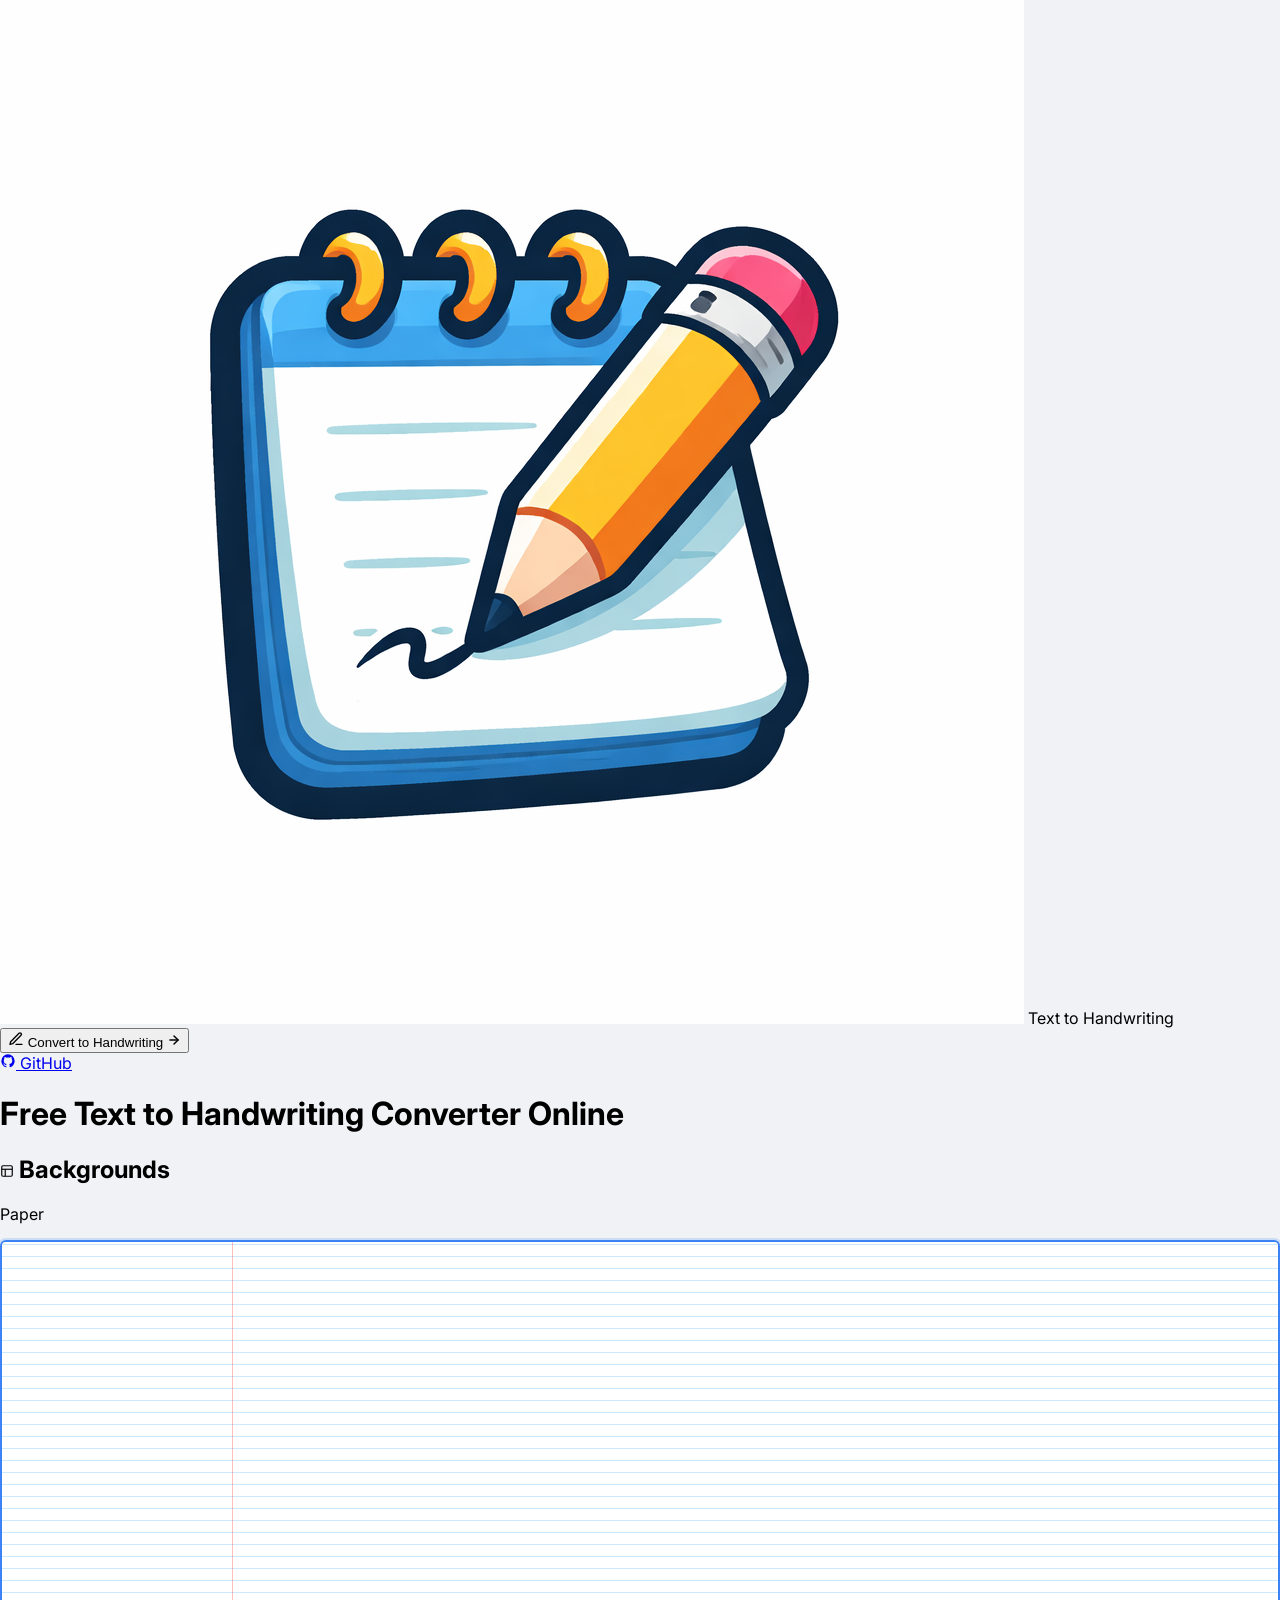
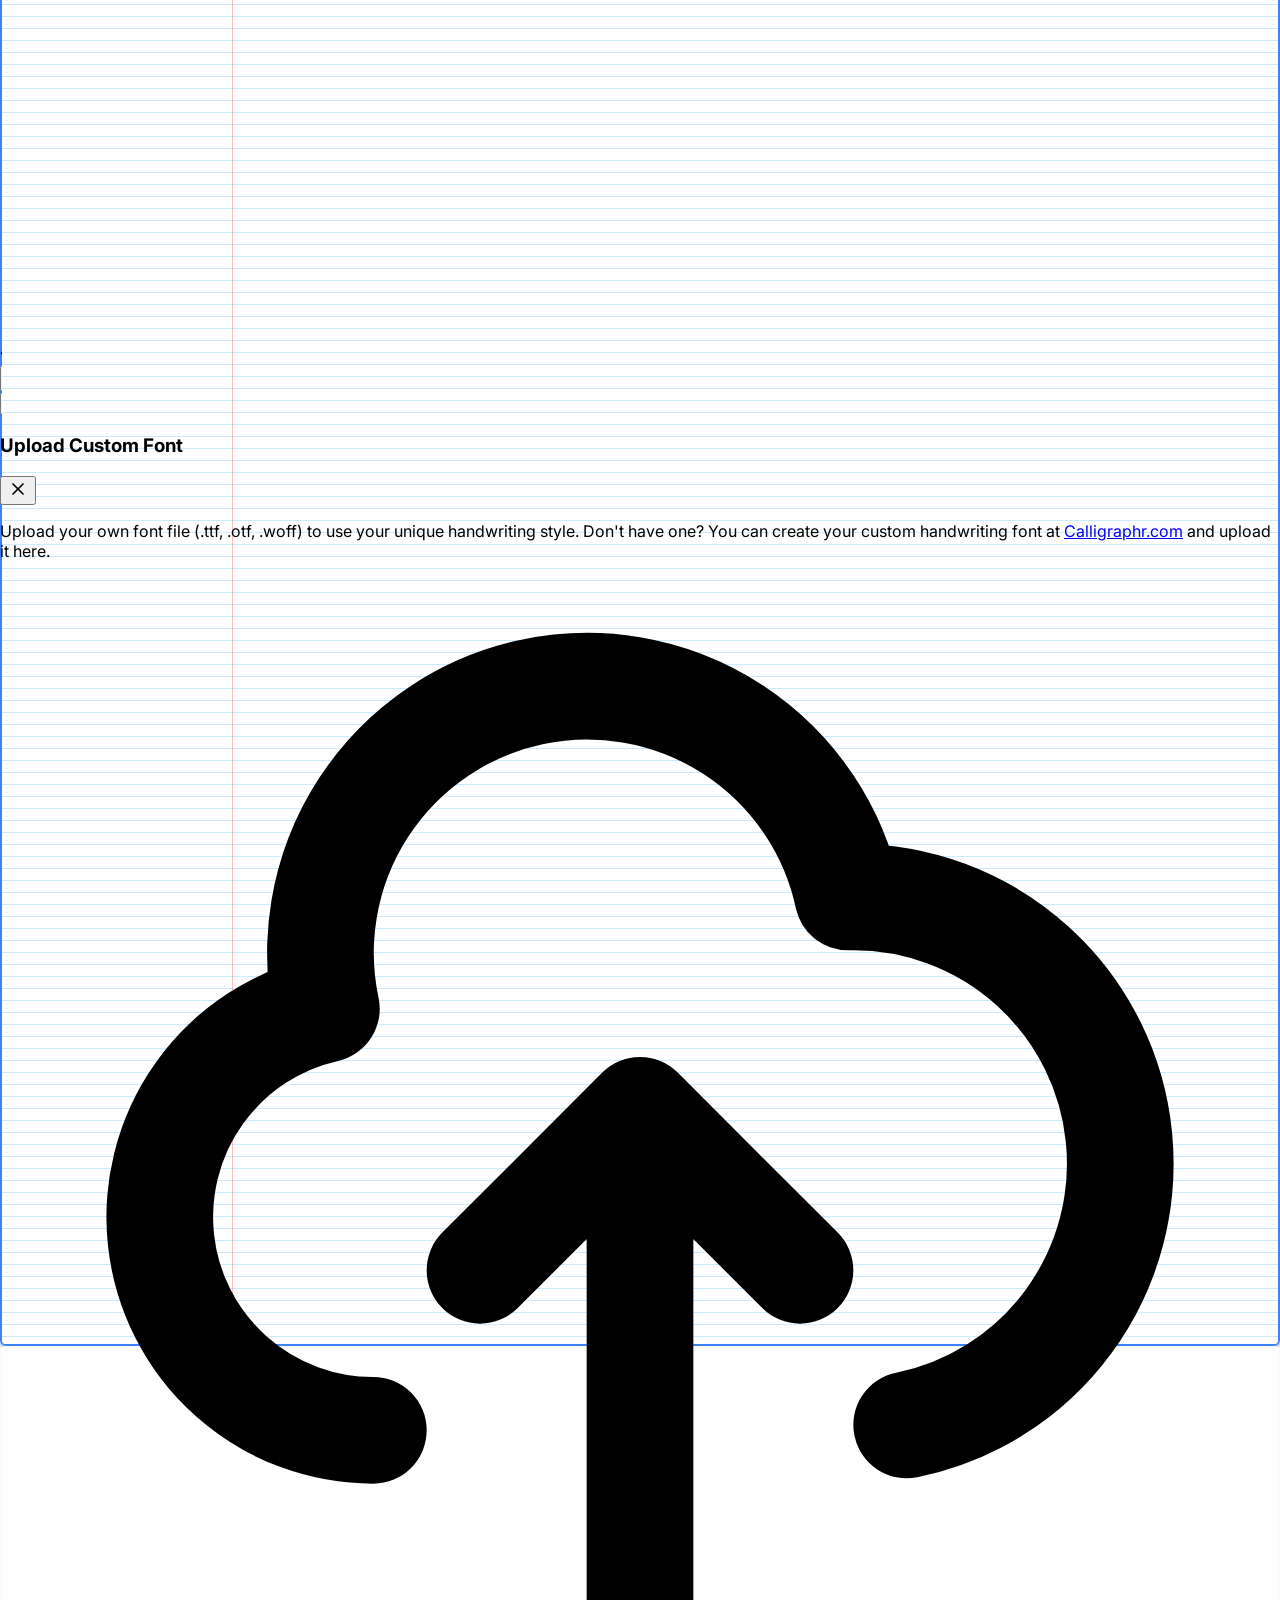
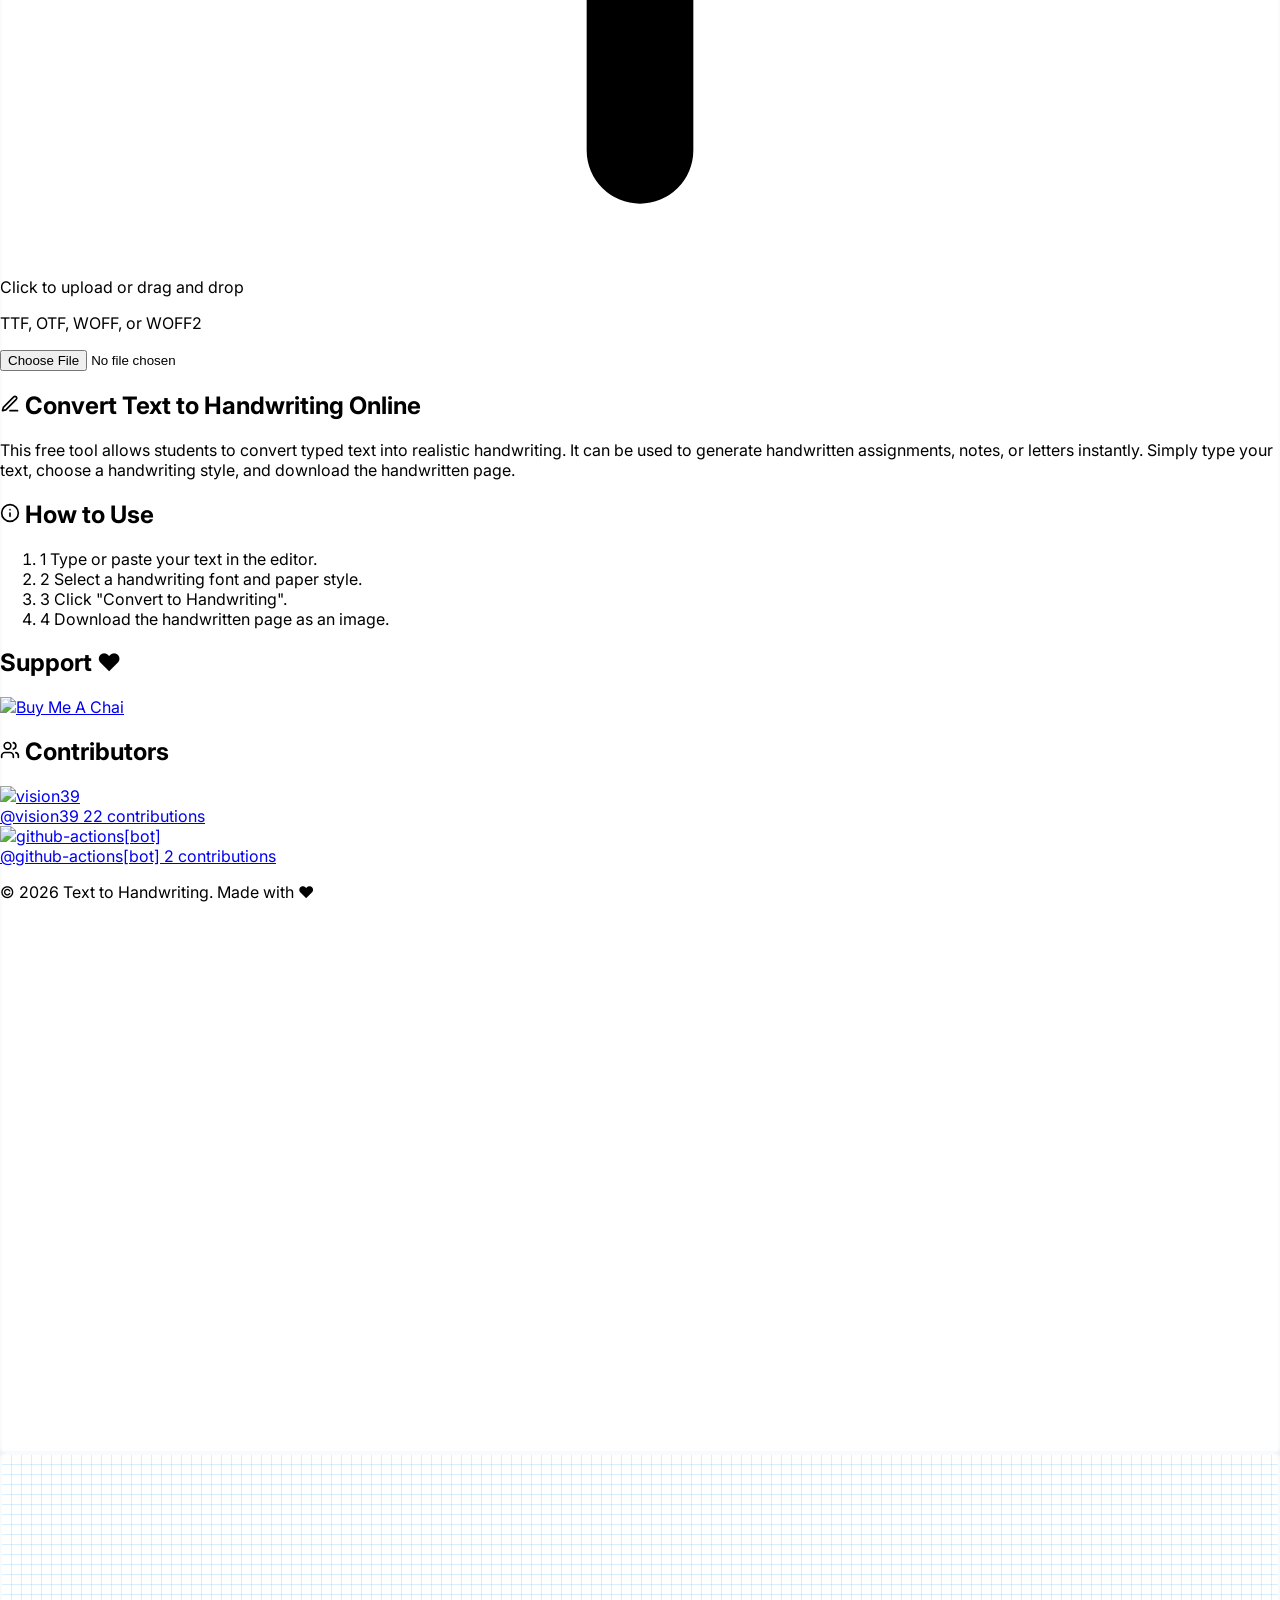
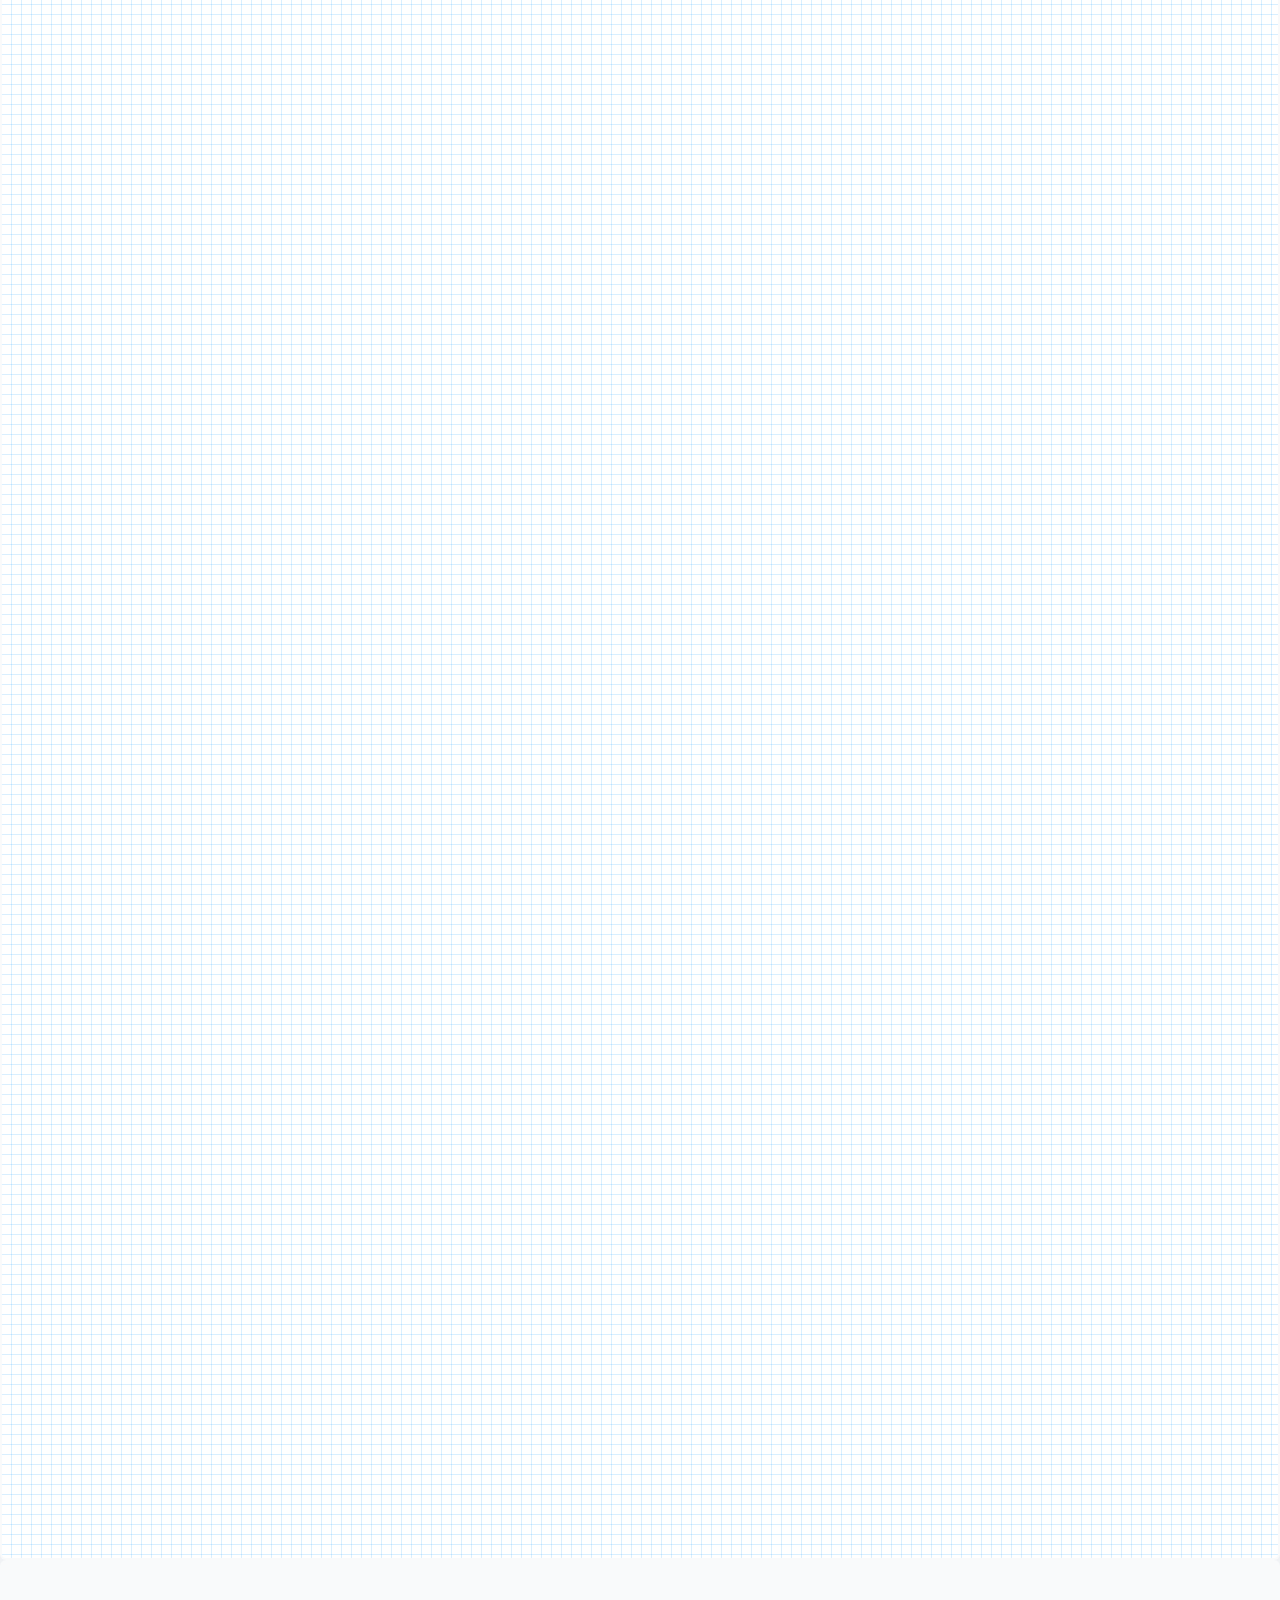
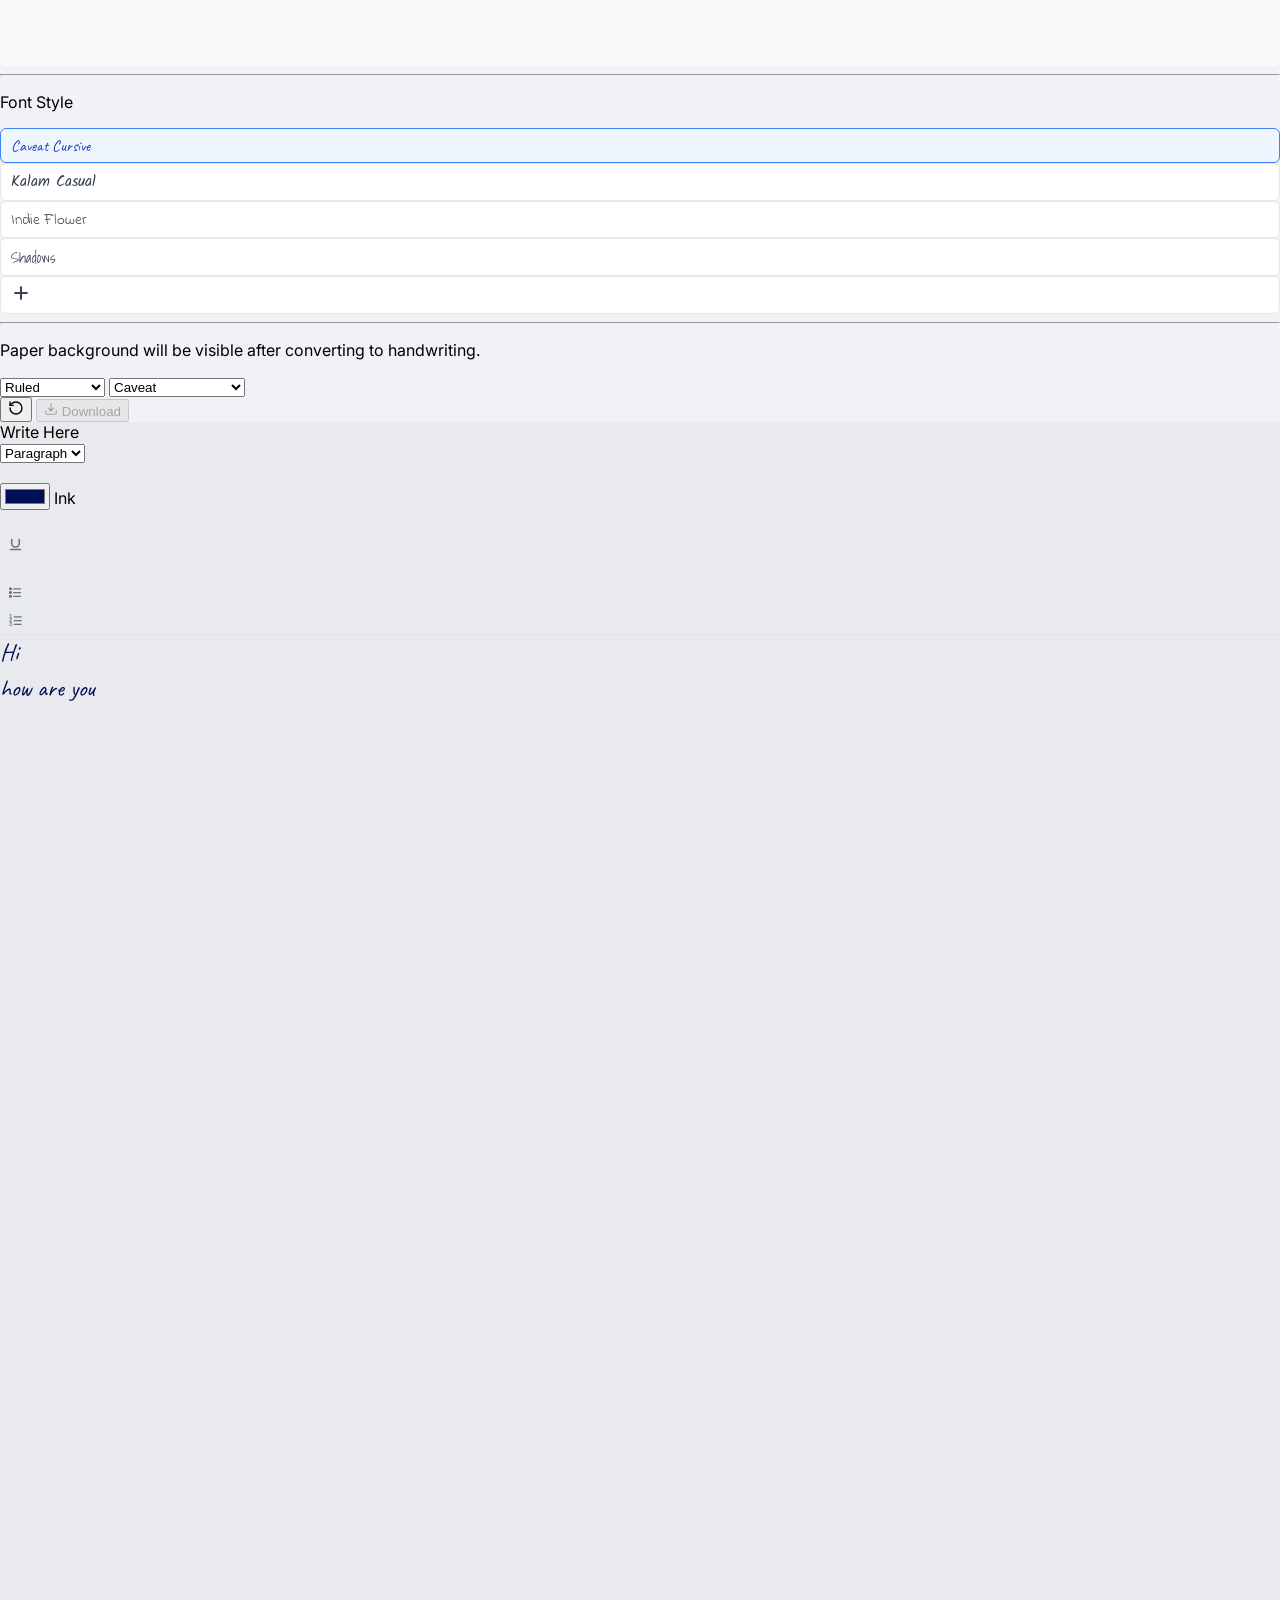
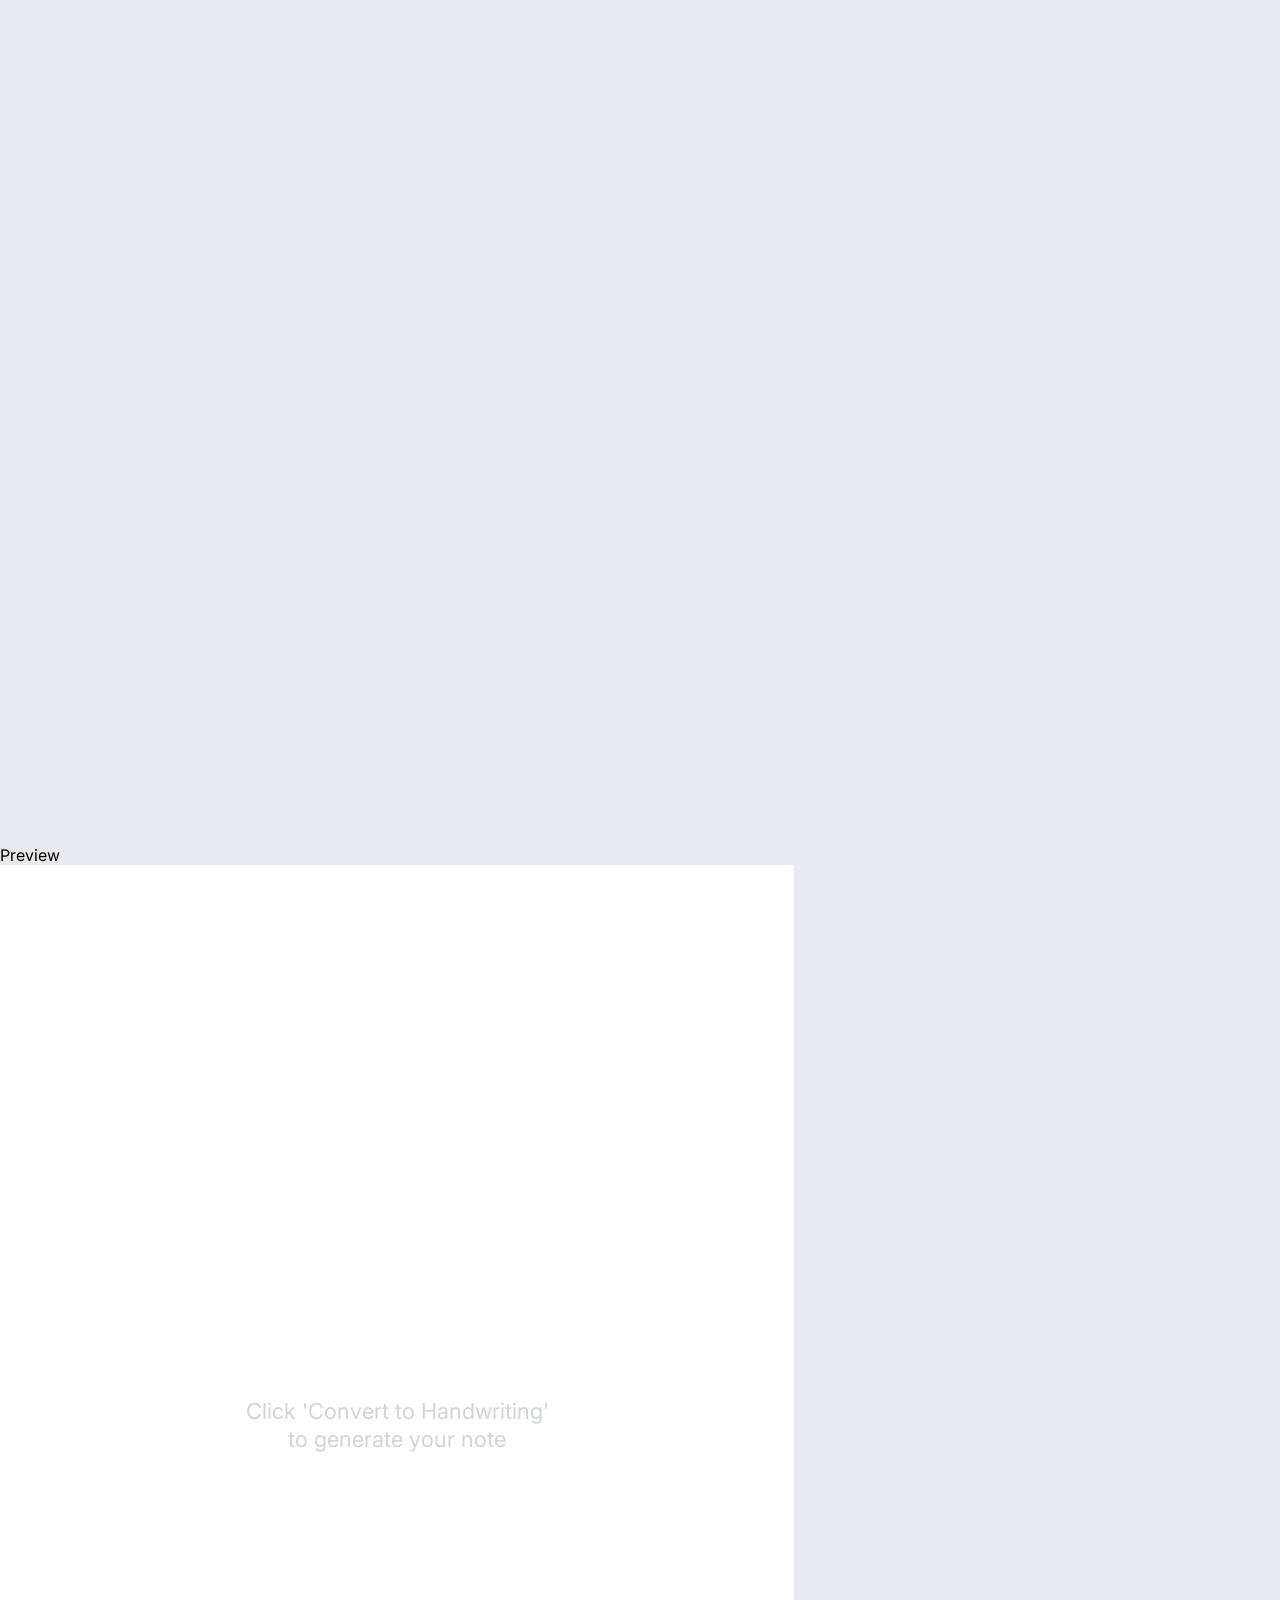
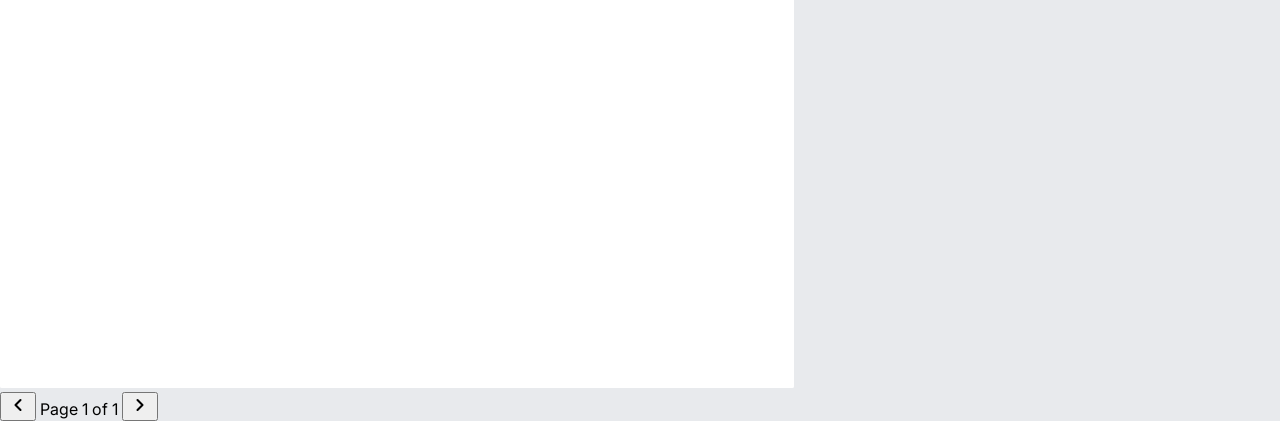
==== index.html @ b9d823e6 "Merge pull request #16 from vision39/multi-page Fix multipage display in final preview" ====
<!DOCTYPE html>
<html lang="en">
<head>
    <meta charset="UTF-8">
    <meta name="viewport" content="width=device-width, initial-scale=1.0">
    <meta name="description" content="Convert text into realistic handwriting online. Generate handwritten assignments, notes and letters instantly with this free text to handwriting converter.">
    <meta name="keywords" content="text to handwriting, handwriting generator, convert text to handwritten notes, handwriting generator for students">
    <meta name="robots" content="index, follow">
    <link rel="canonical" href="https://vision39.github.io/txt-to-handwriting/">
    <title>Text to Handwriting Converter – Free Handwriting Generator for Assignments</title>
    <script src="https://cdn.tailwindcss.com"></script>
    <link rel="preconnect" href="https://fonts.googleapis.com">
    <link rel="preconnect" href="https://fonts.gstatic.com" crossorigin>
    <link href="https://fonts.googleapis.com/css2?family=Caveat:wght@400..700&family=Indie+Flower&family=Kalam:wght@300;400;700&family=Shadows+Into+Light&family=Inter:wght@400;500;600;700&display=swap" rel="stylesheet">
    <link rel="stylesheet" href="assets/css/style.css">
    <link rel="icon" type="image/png" href="assets/picture/icon.png">
</head>
<body class="min-h-screen text-gray-800 flex flex-col" style="font-family:'Inter',sans-serif; background:#f0f2f5;">

    <!-- Top Bar -->
    <header class="bg-white border-b border-gray-200 px-4 py-2.5 flex items-center justify-between sticky top-0 z-40 shadow-sm">
        <div class="flex items-center gap-2">
            <img src="assets/picture/icon.png" alt="Logo" class="w-10 h-10 object-contain">
            <span class="text-base font-bold text-gray-900">Text to Handwriting</span>
        </div>

        <button id="generateBtn" class="bg-blue-600 hover:bg-blue-700 text-white text-sm font-semibold py-2 px-5 rounded-lg transition-all shadow-md flex items-center gap-2">
            <svg xmlns="http://www.w3.org/2000/svg" width="16" height="16" viewBox="0 0 24 24" fill="none" stroke="currentColor" stroke-width="2" stroke-linecap="round" stroke-linejoin="round"><path d="M12 20h9"/><path d="M16.5 3.5a2.12 2.12 0 0 1 3 3L7 19l-4 1 1-4Z"/></svg>
            Convert to Handwriting
            <svg xmlns="http://www.w3.org/2000/svg" width="14" height="14" viewBox="0 0 24 24" fill="none" stroke="currentColor" stroke-width="2.5" stroke-linecap="round" stroke-linejoin="round"><path d="M5 12h14"/><path d="m12 5 7 7-7 7"/></svg>
        </button>

        <div class="w-[140px] flex items-center justify-end">
            <a href="https://github.com/vision39/txt-to-handwriting?tab=readme-ov-file" target="_blank" rel="noopener noreferrer" class="group flex items-center gap-2 bg-white hover:bg-gray-50 border border-gray-200 hover:border-gray-900 text-gray-600 hover:text-gray-900 px-4 py-1.5 rounded-full shadow-sm hover:shadow transition-all duration-300 text-xs font-semibold" title="View Source on GitHub">
                <svg xmlns="http://www.w3.org/2000/svg" width="16" height="16" fill="currentColor" class="group-hover:scale-110 transition-transform duration-300" viewBox="0 0 24 24"><path d="M12 2A10 10 0 0 0 2 12c0 4.42 2.87 8.17 6.84 9.5c.5.08.66-.23.66-.5v-1.69c-2.77.6-3.36-1.34-3.36-1.34c-.46-1.16-1.11-1.47-1.11-1.47c-.91-.62.07-.6.07-.6c1 .07 1.53 1.03 1.53 1.03c.87 1.52 2.34 1.07 2.91.83c.09-.65.35-1.09.63-1.34c-2.22-.25-4.55-1.11-4.55-4.92c0-1.11.38-2 1.03-2.71c-.1-.25-.45-1.29.1-2.64c0 0 .84-.27 2.75 1.02c.79-.22 1.65-.33 2.5-.33c.85 0 1.71.11 2.5.33c1.91-1.29 2.75-1.02 2.75-1.02c.55 1.35.2 2.39.1 2.64c.65.71 1.03 1.6 1.03 2.71c0 3.82-2.34 4.66-4.57 4.91c.36.31.69.92.69 1.85V21c0 .27.16.59.67.5C19.14 20.16 22 16.42 22 12A10 10 0 0 0 12 2z"/></svg>
                <span>GitHub</span>
            </a>
        </div> <!-- spacer for centering -->
    </header>

    <!-- Main 3-column Layout -->
    <main class="flex-1 flex overflow-hidden" style="height: calc(100vh - 49px);">
        <h1 class="hidden">Free Text to Handwriting Converter Online</h1>

        <!-- LEFT SIDEBAR: Paper Backgrounds -->
        <aside id="leftSidebar" class="w-[220px] flex-shrink-0 bg-white border-r border-gray-200 overflow-y-auto p-4 hidden lg:block custom-scrollbar">
            <div class="flex items-center justify-between mb-3">
                <h2 class="text-sm font-bold text-gray-800 flex items-center gap-1.5">
                    <svg xmlns="http://www.w3.org/2000/svg" width="14" height="14" viewBox="0 0 24 24" fill="none" stroke="currentColor" stroke-width="2"><rect width="18" height="18" x="3" y="3" rx="2"/><path d="M3 9h18"/><path d="M9 21V9"/></svg>
                    Backgrounds
                </h2>
            </div>

            <p class="text-xs font-semibold text-gray-500 mb-2 uppercase tracking-wider">Paper</p>
            <div class="grid grid-cols-3 gap-2 mb-5" id="paperGrid">
                <!-- Paper thumbnails generated by CSS -->
                <div class="paper-thumb active" data-paper="ruled" title="Ruled Notebook">
                    <div class="thumb-inner ruled-thumb"></div>
                </div>
                <div class="paper-thumb" data-paper="blank" title="Blank Paper">
                    <div class="thumb-inner blank-thumb"></div>
                </div>
                <div class="paper-thumb" data-paper="grid" title="Grid Paper">
                    <div class="thumb-inner grid-thumb"></div>
                </div>
                <div class="paper-thumb" data-paper="bg1" title="Plain Paper Photo">
                    <div class="thumb-inner bg1-thumb"></div>
                </div>
            </div>

            <hr class="my-4 border-gray-100">

            <p class="text-xs font-semibold text-gray-500 mb-2 uppercase tracking-wider">Font Style</p>
            <div class="grid grid-cols-1 gap-1.5 mb-5" id="fontGrid">
                <div class="font-thumb active" data-font="Caveat">
                    <span style="font-family:'Caveat',cursive;font-size:16px;">Caveat Cursive</span>
                </div>
                <div class="font-thumb" data-font="Kalam">
                    <span style="font-family:'Kalam',cursive;font-size:15px;">Kalam Casual</span>
                </div>
                <div class="font-thumb" data-font="Indie Flower">
                    <span style="font-family:'Indie Flower',cursive;font-size:15px;">Indie Flower</span>
                </div>
                <div class="font-thumb" data-font="Shadows Into Light">
                    <span style="font-family:'Shadows Into Light',cursive;font-size:15px;">Shadows</span>
                </div>
                <!-- Plus Button to add custom font -->
                <div class="font-thumb flex items-center justify-center border-dashed border-2 text-gray-400 hover:text-blue-500 hover:border-blue-400" id="addFontBtn" title="Add Custom Font">
                    <svg xmlns="http://www.w3.org/2000/svg" width="20" height="20" viewBox="0 0 24 24" fill="none" stroke="currentColor" stroke-width="2.5" stroke-linecap="round" stroke-linejoin="round"><line x1="12" y1="5" x2="12" y2="19"/><line x1="5" y1="12" x2="19" y2="12"/></svg>
                </div>
            </div>

            <hr class="my-4 border-gray-100">

            <p class="text-xs text-gray-400 italic leading-snug">Paper background will be visible after converting to handwriting.</p>
        </aside>

        <!-- CENTER + RIGHT: Two equal pages side by side -->
        <section class="flex-1 flex flex-col overflow-hidden">

            <!-- Minimal top bar for hidden selects + output controls -->
            <div class="bg-white border-b border-gray-200 px-4 py-2 flex flex-wrap items-center gap-3">
                <!-- Hidden selects controlled by sidebar -->
                <select id="paperType" class="sr-only">
                    <option value="ruled" selected>Ruled</option>
                    <option value="blank">Blank</option>
                    <option value="grid">Grid</option>
                    <option value="bg1">Background 1</option>
                </select>
                <select id="fontSelect" class="sr-only">
                    <option value="Caveat" selected>Caveat</option>
                    <option value="Kalam">Kalam</option>
                    <option value="Indie Flower">Indie Flower</option>
                    <option value="Shadows Into Light">Shadows Into Light</option>
                </select>

                <!-- Right-aligned output controls -->
                <div class="ml-auto flex items-center gap-2">
                    <button id="resetLayoutBtn" class="text-gray-400 hover:text-gray-600 transition-colors hidden" title="Reset dragged positions">
                        <svg width="16" height="16" viewBox="0 0 24 24" fill="none" stroke="currentColor" stroke-width="2" stroke-linecap="round" stroke-linejoin="round"><path d="M3 12a9 9 0 1 0 9-9 9.75 9.75 0 0 0-6.74 2.74L3 8"/><path d="M3 3v5h5"/></svg>
                    </button>
                    <button id="downloadBtn" class="bg-green-600 hover:bg-green-700 text-white text-xs font-semibold py-1.5 px-3 rounded transition-colors flex items-center gap-1 shadow-sm opacity-50 cursor-not-allowed" disabled>
                        <svg xmlns="http://www.w3.org/2000/svg" width="14" height="14" viewBox="0 0 24 24" fill="none" stroke="currentColor" stroke-width="2" stroke-linecap="round" stroke-linejoin="round"><path d="M21 15v4a2 2 0 0 1-2 2H5a2 2 0 0 1-2-2v-4"/><polyline points="7 10 12 15 17 10"/><line x1="12" y1="15" x2="12" y2="3"/></svg>
                        Download
                    </button>
                </div>
            </div>

            <!-- Two pages side by side -->
            <div class="flex-1 overflow-y-auto flex flex-col lg:flex-row gap-6 p-4 md:p-6 custom-scrollbar items-start justify-center" style="background:#e8eaed;">

                <!-- Left: Writing Page -->
                <div class="flex flex-col items-center w-full lg:w-1/2">
                    <span class="text-xs font-semibold text-gray-500 uppercase tracking-wider mb-2">Write Here</span>
                    <div class="w-full max-w-[500px]">
                        <!-- Editor Formatting Toolbar -->
                        <div id="editorToolbar" class="editor-toolbar flex items-center gap-1 bg-white border border-gray-200 border-b-0 rounded-t-md px-3 py-1.5">
                            <!-- Heading / Paragraph selector -->
                            <select id="headingSelect" class="heading-select text-xs font-medium text-gray-600 border border-gray-300 rounded py-1 px-2 outline-none cursor-pointer bg-white hover:border-gray-400 focus:border-blue-400 transition-colors">
                                <option value="p" selected>Paragraph</option>
                                <option value="h1">Heading 1</option>
                                <option value="h2">Heading 2</option>
                                <option value="h3">Heading 3</option>
                            </select>
                            <div class="toolbar-sep"></div>
                            <!-- Ink color -->
                            <div class="flex items-center gap-1">
                                <input type="color" id="inkColor" value="#000f55" class="h-6 w-6 cursor-pointer border-0 p-0 rounded shrink-0">
                                <span class="text-[10px] text-gray-400">Ink</span>
                            </div>
                            <div class="toolbar-sep"></div>
                            <button id="btnUnderline" class="toolbar-btn" title="Underline (Ctrl+U)">
                                <svg width="15" height="15" viewBox="0 0 24 24" fill="none" stroke="currentColor" stroke-width="2.5" stroke-linecap="round" stroke-linejoin="round"><path d="M6 4v6a6 6 0 0 0 12 0V4"/><line x1="4" y1="20" x2="20" y2="20"/></svg>
                            </button>
                            <div class="toolbar-sep"></div>
                            <button id="btnBulletList" class="toolbar-btn" title="Bullet List">
                                <svg width="15" height="15" viewBox="0 0 24 24" fill="none" stroke="currentColor" stroke-width="2" stroke-linecap="round" stroke-linejoin="round"><line x1="9" y1="6" x2="20" y2="6"/><line x1="9" y1="12" x2="20" y2="12"/><line x1="9" y1="18" x2="20" y2="18"/><circle cx="4" cy="6" r="1.5" fill="currentColor"/><circle cx="4" cy="12" r="1.5" fill="currentColor"/><circle cx="4" cy="18" r="1.5" fill="currentColor"/></svg>
                            </button>
                            <button id="btnNumberList" class="toolbar-btn" title="Numbered List">
                                <svg width="15" height="15" viewBox="0 0 24 24" fill="none" stroke="currentColor" stroke-width="2" stroke-linecap="round" stroke-linejoin="round"><line x1="10" y1="6" x2="21" y2="6"/><line x1="10" y1="12" x2="21" y2="12"/><line x1="10" y1="18" x2="21" y2="18"/><text x="2" y="8" font-size="8" fill="currentColor" stroke="none" font-weight="bold">1</text><text x="2" y="14" font-size="8" fill="currentColor" stroke="none" font-weight="bold">2</text><text x="2" y="20" font-size="8" fill="currentColor" stroke="none" font-weight="bold">3</text></svg>
                            </button>
                        </div>
                        <!-- Contenteditable Editor -->
                        <div id="textInput" contenteditable="true" class="shadow-lg rounded-b-sm bg-white border border-gray-200 outline-none focus-within:border-blue-400 p-6 custom-scrollbar overflow-y-auto editor-content" style="aspect-ratio:794/1123;" spellcheck="false">Hi<br>how are you</div>
                    </div>
                </div>

                <!-- Right: Output Preview Page -->
                <div class="flex flex-col items-center w-full lg:w-1/2">
                    <span class="text-xs font-semibold text-gray-500 uppercase tracking-wider mb-2">Preview</span>
                    <div class="w-full max-w-[500px]">
                        <canvas id="outputCanvas" width="794" height="1123" class="shadow-lg rounded-sm w-full mb-4.5" style="aspect-ratio:794/1123;"></canvas>
                        
                        <!-- Pagination UI -->
                        <div class="w-full flex justify-center mt-3 mb-2">
                            <div id="paginationUI" class="hidden bg-white border border-gray-200 shadow-sm rounded-full px-4 py-2 flex items-center justify-between gap-4 transition-all w-[240px]">
                                <button id="prevPageBtn" class="text-gray-500 hover:text-blue-600 disabled:opacity-30 disabled:hover:text-gray-500 p-1 flex items-center justify-center transition-colors" title="Previous Page">
                                    <svg width="20" height="20" viewBox="0 0 24 24" fill="none" stroke="currentColor" stroke-width="2.5" stroke-linecap="round" stroke-linejoin="round"><path d="m15 18-6-6 6-6"/></svg>
                                </button>
                                <span id="pageIndicator" class="text-sm font-bold text-gray-700 select-none">Page 1 of 1</span>
                                <button id="nextPageBtn" class="text-gray-500 hover:text-blue-600 disabled:opacity-30 disabled:hover:text-gray-500 p-1 flex items-center justify-center transition-colors" title="Next Page">
                                    <svg width="20" height="20" viewBox="0 0 24 24" fill="none" stroke="currentColor" stroke-width="2.5" stroke-linecap="round" stroke-linejoin="round"><path d="m9 18 6-6-6-6"/></svg>
                                </button>
                            </div>
                        </div>
                    </div>
                </div>

            </div>
        </section>

    </main>

    <!-- Floating Canvas Toolbar for Selected Paragraph -->
    <div id="floatingToolbar" class="hidden absolute z-50 bg-white border border-gray-200 shadow-xl rounded-lg px-3 py-2 flex items-center gap-3">
        <div id="floatingMove" class="cursor-grab text-gray-400 hover:text-gray-600 flex items-center gap-1" title="Drag to move">
            <svg width="16" height="16" viewBox="0 0 24 24" fill="none" stroke="currentColor" stroke-width="2" stroke-linecap="round" stroke-linejoin="round"><path d="M5 9l-3 3 3 3M9 5l3-3 3 3M9 19l3 3-3 3M19 9l3 3-3 3M2 12h20M12 2v20"/></svg>
            <span class="text-xs font-medium">Move</span>
        </div>
        <div class="h-5 w-px bg-gray-300"></div>
        <div class="flex items-center gap-2" title="Change paragraph color">
            <input type="color" id="floatingColor" value="#000f55" class="h-6 w-6 cursor-pointer border-0 rounded p-0 bg-transparent">
            <span class="text-xs font-medium text-gray-600">Color</span>
        </div>
        <div class="h-5 w-px bg-gray-300"></div>
        <button id="floatingReset" class="text-gray-500 hover:text-red-500 transition-colors flex items-center gap-1" title="Reset position">
            <svg width="14" height="14" viewBox="0 0 24 24" fill="none" stroke="currentColor" stroke-width="2" stroke-linecap="round" stroke-linejoin="round"><path d="M3 12a9 9 0 1 0 9-9 9.75 9.75 0 0 0-6.74 2.74L3 8"/><path d="M3 3v5h5"/></svg>
            <span class="text-xs font-medium">Reset</span>
        </button>
    </div>

    <!-- Custom Font Upload Modal -->
    <div id="fontModal" class="fixed inset-0 z-[60] hidden flex items-center justify-center px-4">
        <div class="absolute inset-0 bg-black/50 backdrop-blur-sm" id="modalOverlay"></div>
        <div class="bg-white rounded-xl shadow-2xl max-w-md w-full relative z-10 overflow-hidden animate-in fade-in zoom-in duration-200">
            <div class="p-6">
                <div class="flex items-center justify-between mb-4">
                    <h3 class="text-lg font-bold text-gray-900">Upload Custom Font</h3>
                    <button id="closeFontModal" class="text-gray-400 hover:text-gray-600">
                        <svg xmlns="http://www.w3.org/2000/svg" width="20" height="20" viewBox="0 0 24 24" fill="none" stroke="currentColor" stroke-width="2" stroke-linecap="round" stroke-linejoin="round"><line x1="18" y1="6" x2="6" y2="18"/><line x1="6" y1="6" x2="18" y2="18"/></svg>
                    </button>
                </div>
                
                <p class="text-sm text-gray-600 mb-6">
                    Upload your own font file (.ttf, .otf, .woff) to use your unique handwriting style. 
                    Don't have one? You can create your custom handwriting font at 
                    <a href="https://www.calligraphr.com/" target="_blank" class="text-blue-600 font-semibold hover:underline">Calligraphr.com</a> 
                    and upload it here.
                </p>

                <label for="fontUpload" class="flex flex-col items-center justify-center w-full h-32 border-2 border-dashed border-gray-300 rounded-lg cursor-pointer bg-gray-50 hover:bg-gray-100 transition-colors">
                    <div class="flex flex-col items-center justify-center pt-5 pb-6">
                        <svg class="w-8 h-8 mb-3 text-gray-400" fill="none" stroke="currentColor" viewBox="0 0 24 24" xmlns="http://www.w3.org/2000/svg"><path stroke-linecap="round" stroke-linejoin="round" stroke-width="2" d="M7 16a4 4 0 01-.88-7.903A5 5 0 1115.9 6L16 6a5 5 0 011 9.9M15 13l-3-3m0 0l-3 3m3-3v12"></path></svg>
                        <p class="mb-2 text-sm text-gray-500"><span class="font-semibold">Click to upload</span> or drag and drop</p>
                        <p class="text-xs text-gray-400">TTF, OTF, WOFF, or WOFF2</p>
                    </div>
                    <input id="fontUpload" type="file" class="hidden" accept=".ttf,.otf,.woff,.woff2" />
                </label>
                
                <div id="uploadStatus" class="mt-4 text-xs text-center hidden"></div>
            </div>
        </div>
    </div>

    <script type="module" src="assets/js/main.js"></script>

    <!-- SEO Content Section -->
    <footer class="bg-white border-t border-gray-200">
        <div class="max-w-[900px] mx-auto px-6 py-12 md:py-16">

            <div class="grid grid-cols-1 md:grid-cols-2 gap-10">

                <!-- What is it -->
                <div>
                    <h2 class="text-lg font-bold text-gray-900 mb-3 flex items-center gap-2">
                        <svg xmlns="http://www.w3.org/2000/svg" width="20" height="20" viewBox="0 0 24 24" fill="none" stroke="currentColor" stroke-width="2" stroke-linecap="round" stroke-linejoin="round" class="text-blue-600"><path d="M12 20h9"/><path d="M16.5 3.5a2.12 2.12 0 0 1 3 3L7 19l-4 1 1-4Z"/></svg>
                        Convert Text to Handwriting Online
                    </h2>
                    <p class="text-sm text-gray-600 leading-relaxed">
                        This free tool allows students to convert typed text into realistic
                        handwriting. It can be used to generate handwritten assignments,
                        notes, or letters instantly. Simply type your text, choose a handwriting
                        style, and download the handwritten page.
                    </p>
                </div>

                <!-- How to use -->
                <div>
                    <h2 class="text-lg font-bold text-gray-900 mb-3 flex items-center gap-2">
                        <svg xmlns="http://www.w3.org/2000/svg" width="20" height="20" viewBox="0 0 24 24" fill="none" stroke="currentColor" stroke-width="2" stroke-linecap="round" stroke-linejoin="round" class="text-blue-600"><circle cx="12" cy="12" r="10"/><path d="M12 16v-4"/><path d="M12 8h.01"/></svg>
                        How to Use
                    </h2>
                    <ol class="text-sm text-gray-600 leading-relaxed space-y-2">
                        <li class="flex items-start gap-2">
                            <span class="bg-blue-100 text-blue-700 font-bold rounded-full w-5 h-5 flex items-center justify-center text-xs shrink-0 mt-0.5">1</span>
                            Type or paste your text in the editor.
                        </li>
                        <li class="flex items-start gap-2">
                            <span class="bg-blue-100 text-blue-700 font-bold rounded-full w-5 h-5 flex items-center justify-center text-xs shrink-0 mt-0.5">2</span>
                            Select a handwriting font and paper style.
                        </li>
                        <li class="flex items-start gap-2">
                            <span class="bg-blue-100 text-blue-700 font-bold rounded-full w-5 h-5 flex items-center justify-center text-xs shrink-0 mt-0.5">3</span>
                            Click "Convert to Handwriting".
                        </li>
                        <li class="flex items-start gap-2">
                            <span class="bg-blue-100 text-blue-700 font-bold rounded-full w-5 h-5 flex items-center justify-center text-xs shrink-0 mt-0.5">4</span>
                            Download the handwritten page as an image.
                        </li>
                    </ol>
                </div>

            </div>

            <!-- Support Section -->
            <div class="mt-10 pt-6 border-t border-gray-100">
                <h2 class="text-lg font-bold text-gray-900 mb-4 text-center flex items-center justify-center gap-2">
                    Support ❤️
                </h2>
                <div class="flex items-center justify-center">
                    <a href="https://buymeachai.ezee.li/vision39" target="_blank" rel="noopener noreferrer"><img src="https://buymeachai.ezee.li/assets/images/buymeachai-button.png" alt="Buy Me A Chai" width="200"></a>
                </div>
            </div>

            <!-- Contributors Section -->
            <div class="mt-10 pt-6 border-t border-gray-100">
                <h2 class="text-lg font-bold text-gray-900 mb-4 text-center flex items-center justify-center gap-2">
                    <svg xmlns="http://www.w3.org/2000/svg" width="20" height="20" viewBox="0 0 24 24" fill="none" stroke="currentColor" stroke-width="2" stroke-linecap="round" stroke-linejoin="round" class="text-blue-600"><path d="M16 21v-2a4 4 0 0 0-4-4H6a4 4 0 0 0-4 4v2"/><circle cx="9" cy="7" r="4"/><path d="M22 21v-2a4 4 0 0 0-3-3.87"/><path d="M16 3.13a4 4 0 0 1 0 7.75"/></svg>
                    Contributors
                </h2>
                <div id="contributorsGrid" class="flex flex-wrap items-center justify-center gap-4">
                    <p class="text-xs text-gray-400">Loading contributors...</p>
                </div>
            </div>

            <div class="mt-10 pt-6 border-t border-gray-100 text-center">
                <p class="text-xs text-gray-400">&copy; 2026 Text to Handwriting. Made with ❤️</p>
            </div>

        </div>
    </footer>


</body>
</html>
---- assets/css/style.css ----
/* ============================================================
 * style.css — Txt-to-Handwriting
 *
 * Organised by section:
 *   1. Reset & Base
 *   2. Canvas Output
 *   3. Sidebar — Paper Thumbnails
 *   4. Sidebar — Font Thumbnails
 *   5. Custom Scrollbar
 *   6. Editor Toolbar
 *   7. Editor Content (contenteditable)
 *   8. Animations (modal, fade, zoom)
 * ============================================================ */

/* ─── 1. Reset & Base ─────────────────────────────────────────── */

* {
    box-sizing: border-box;
}

body {
    margin: 0;
}

/* ─── 2. Canvas Output ────────────────────────────────────────── */

#outputCanvas {
    max-width: 100%;
    height: auto;
    background-color: white;
    border-radius: 2px;
}

/* ─── 3. Sidebar — Paper Thumbnails ───────────────────────────── */

.paper-thumb {
    aspect-ratio: 3 / 4;
    border: 2px solid transparent;
    border-radius: 6px;
    overflow: hidden;
    cursor: pointer;
    transition: border-color 0.15s ease,
                box-shadow 0.15s ease,
                transform 0.15s ease;
    background: #f9fafb;
}

.paper-thumb:hover {
    border-color: #93c5fd;
    transform: scale(1.03);
}

.paper-thumb.active {
    border-color: #3b82f6;
    box-shadow: 0 0 0 2px rgba(59, 130, 246, 0.2);
}

.thumb-inner {
    width: 100%;
    height: 100%;
}

/* Ruled notebook preview */
.ruled-thumb {
    background: white;
    background-image:
        linear-gradient(
            to bottom,
            transparent 20%,
            transparent calc(20% + 0px),
            rgba(0, 150, 255, 0.2) calc(20% + 0px),
            rgba(0, 150, 255, 0.2) calc(20% + 1px),
            transparent calc(20% + 1px)
        );
    background-size: 100% 12px;
    position: relative;
}

.ruled-thumb::after {
    content: '';
    position: absolute;
    left: 18%;
    top: 0;
    bottom: 0;
    width: 1px;
    background: rgba(255, 0, 0, 0.25);
}

/* Blank paper preview */
.blank-thumb {
    background: white;
}

/* Grid paper preview */
.grid-thumb {
    background: white;
    background-image:
        linear-gradient(to bottom, transparent calc(100% - 1px), rgba(0, 150, 255, 0.15) calc(100% - 1px)),
        linear-gradient(to right,  transparent calc(100% - 1px), rgba(0, 150, 255, 0.15) calc(100% - 1px));
    background-size: 10px 10px;
}

/* Photo background preview */
.bg1-thumb {
    background: url('../picture/Background 1.jpeg') center / cover no-repeat;
}

/* ─── 4. Sidebar — Font Thumbnails ────────────────────────────── */

.font-thumb {
    padding: 6px 10px;
    border: 1.5px solid #e5e7eb;
    border-radius: 6px;
    cursor: pointer;
    transition: border-color 0.15s ease,
                background 0.15s ease,
                color 0.15s ease;
    background: #fff;
    color: #374151;
}

.font-thumb:hover {
    border-color: #93c5fd;
    background: #eff6ff;
}

.font-thumb.active {
    border-color: #3b82f6;
    background: #eff6ff;
    color: #1e40af;
}

/* ─── 5. Custom Scrollbar ─────────────────────────────────────── */

.custom-scrollbar::-webkit-scrollbar {
    width: 6px;
}

.custom-scrollbar::-webkit-scrollbar-track {
    background: transparent;
}

.custom-scrollbar::-webkit-scrollbar-thumb {
    background: #cbd5e1;
    border-radius: 4px;
}

.custom-scrollbar::-webkit-scrollbar-thumb:hover {
    background: #94a3b8;
}

/* ─── 6. Editor Toolbar ───────────────────────────────────────── */

.editor-toolbar {
    box-shadow: 0 1px 2px rgba(0, 0, 0, 0.04);
}

.toolbar-btn {
    display: flex;
    align-items: center;
    justify-content: center;
    width: 30px;
    height: 28px;
    border: 1px solid transparent;
    border-radius: 4px;
    background: transparent;
    color: #6b7280;
    cursor: pointer;
    transition: background 0.12s ease,
                color 0.12s ease,
                border-color 0.12s ease;
}

.toolbar-btn:hover {
    background: #f3f4f6;
    color: #374151;
    border-color: #e5e7eb;
}

.toolbar-btn:focus-visible {
    outline: 2px solid #3b82f6;
    outline-offset: 1px;
}

.toolbar-btn.active {
    background: #eff6ff;
    color: #2563eb;
    border-color: #bfdbfe;
}

.toolbar-sep {
    width: 1px;
    height: 20px;
    background: #e5e7eb;
    margin: 0 3px;
}

/* ─── 7. Editor Content (contenteditable) ─────────────────────── */

.editor-content {
    white-space: pre-wrap;
    word-break: break-word;
    min-height: 200px;
}

.editor-content:focus {
    border-color: #60a5fa;
}

.editor-content ul,
.editor-content ol {
    margin: 4px 0;
    padding-left: 28px;
}

.editor-content ul {
    list-style-type: disc;
}

.editor-content ol {
    list-style-type: decimal;
}

.editor-content li {
    margin-bottom: 2px;
}

.editor-content h1 {
    font-size: 48px;
    margin: 4px 0;
    line-height: 1.2;
}

.editor-content h2 {
    font-size: 36px;
    margin: 4px 0;
    line-height: 1.3;
}

.editor-content h3 {
    font-size: 28px;
    margin: 4px 0;
    line-height: 1.4;
}

.editor-content p,
.editor-content div {
    font-size: 24px;
    margin: 0;
}

/* ─── 8. Animations ───────────────────────────────────────────── */

@keyframes fadeIn {
    from { opacity: 0; }
    to   { opacity: 1; }
}

@keyframes zoomIn {
    from { opacity: 0; transform: scale(0.95); }
    to   { opacity: 1; transform: scale(1); }
}

.animate-in {
    animation-duration: 0.2s;
    animation-fill-mode: both;
}

.fade-in {
    animation-name: fadeIn;
}

.zoom-in {
    animation-name: zoomIn;
}
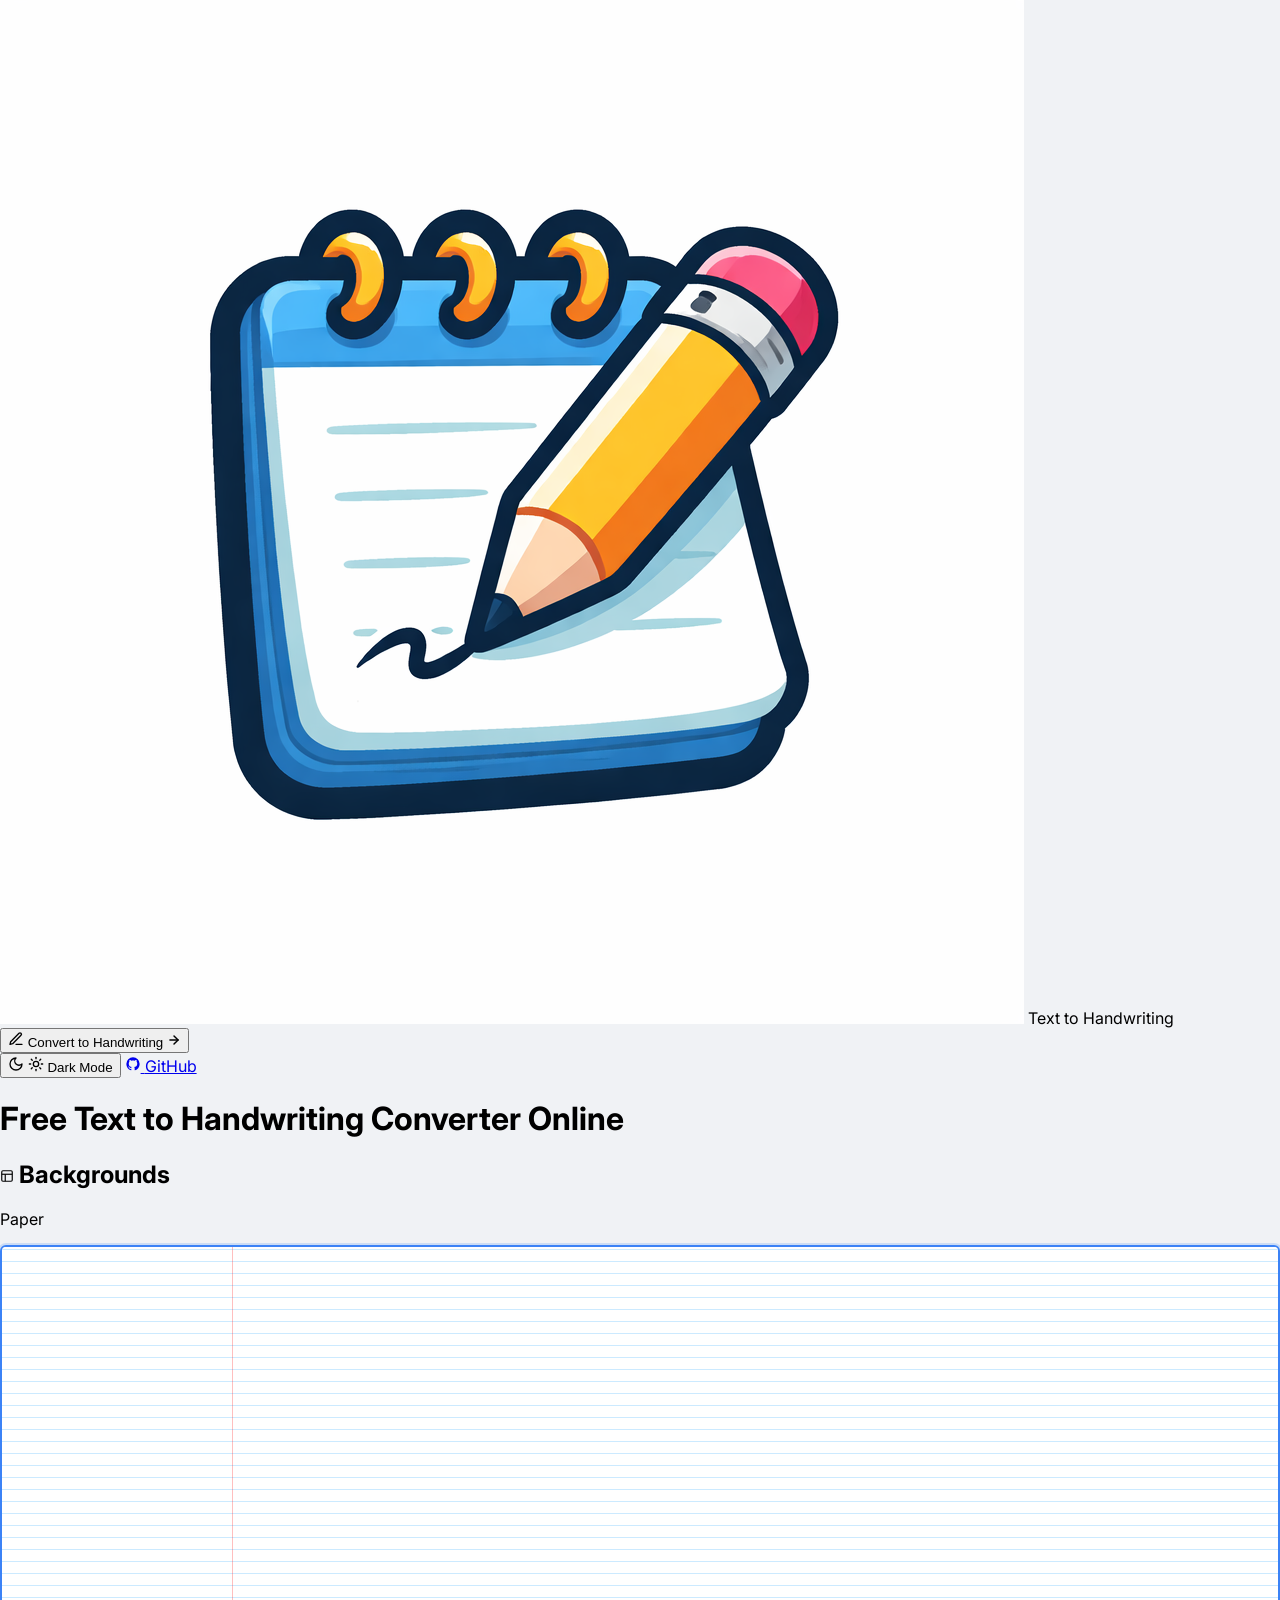
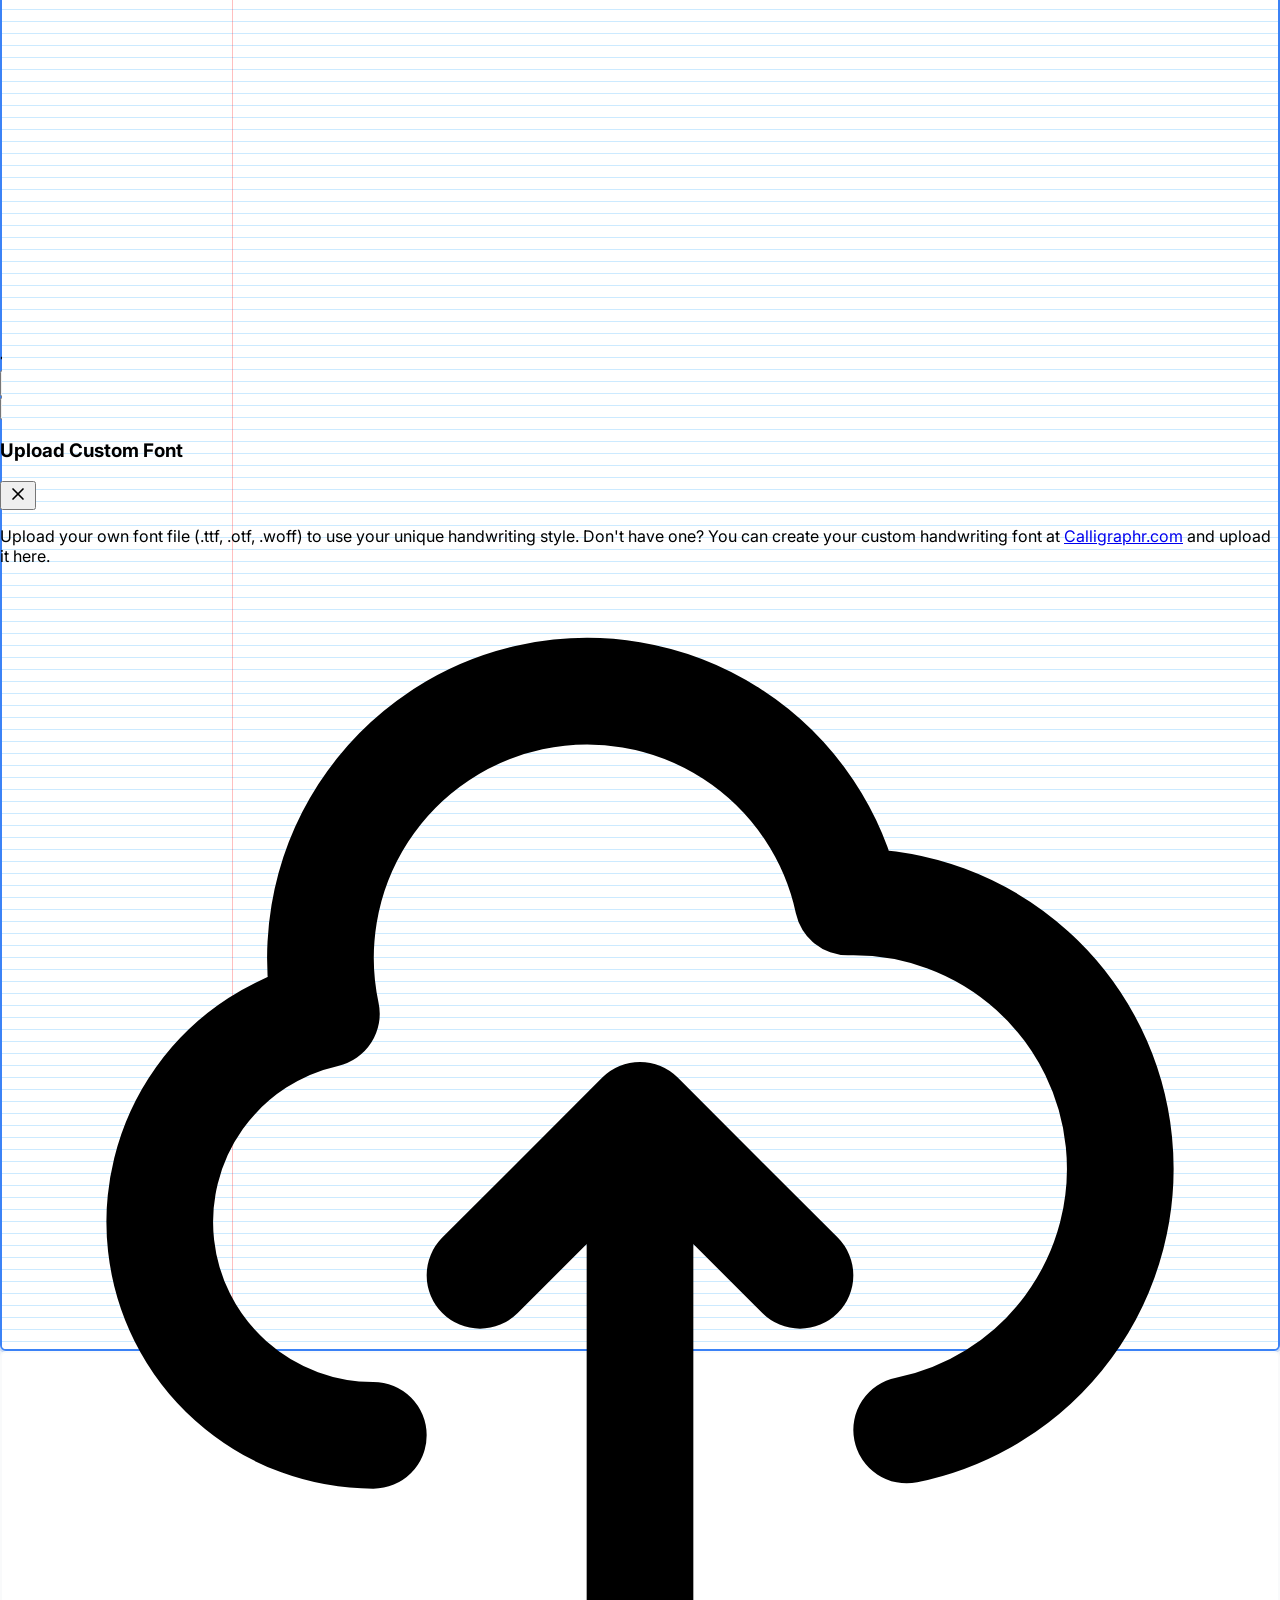
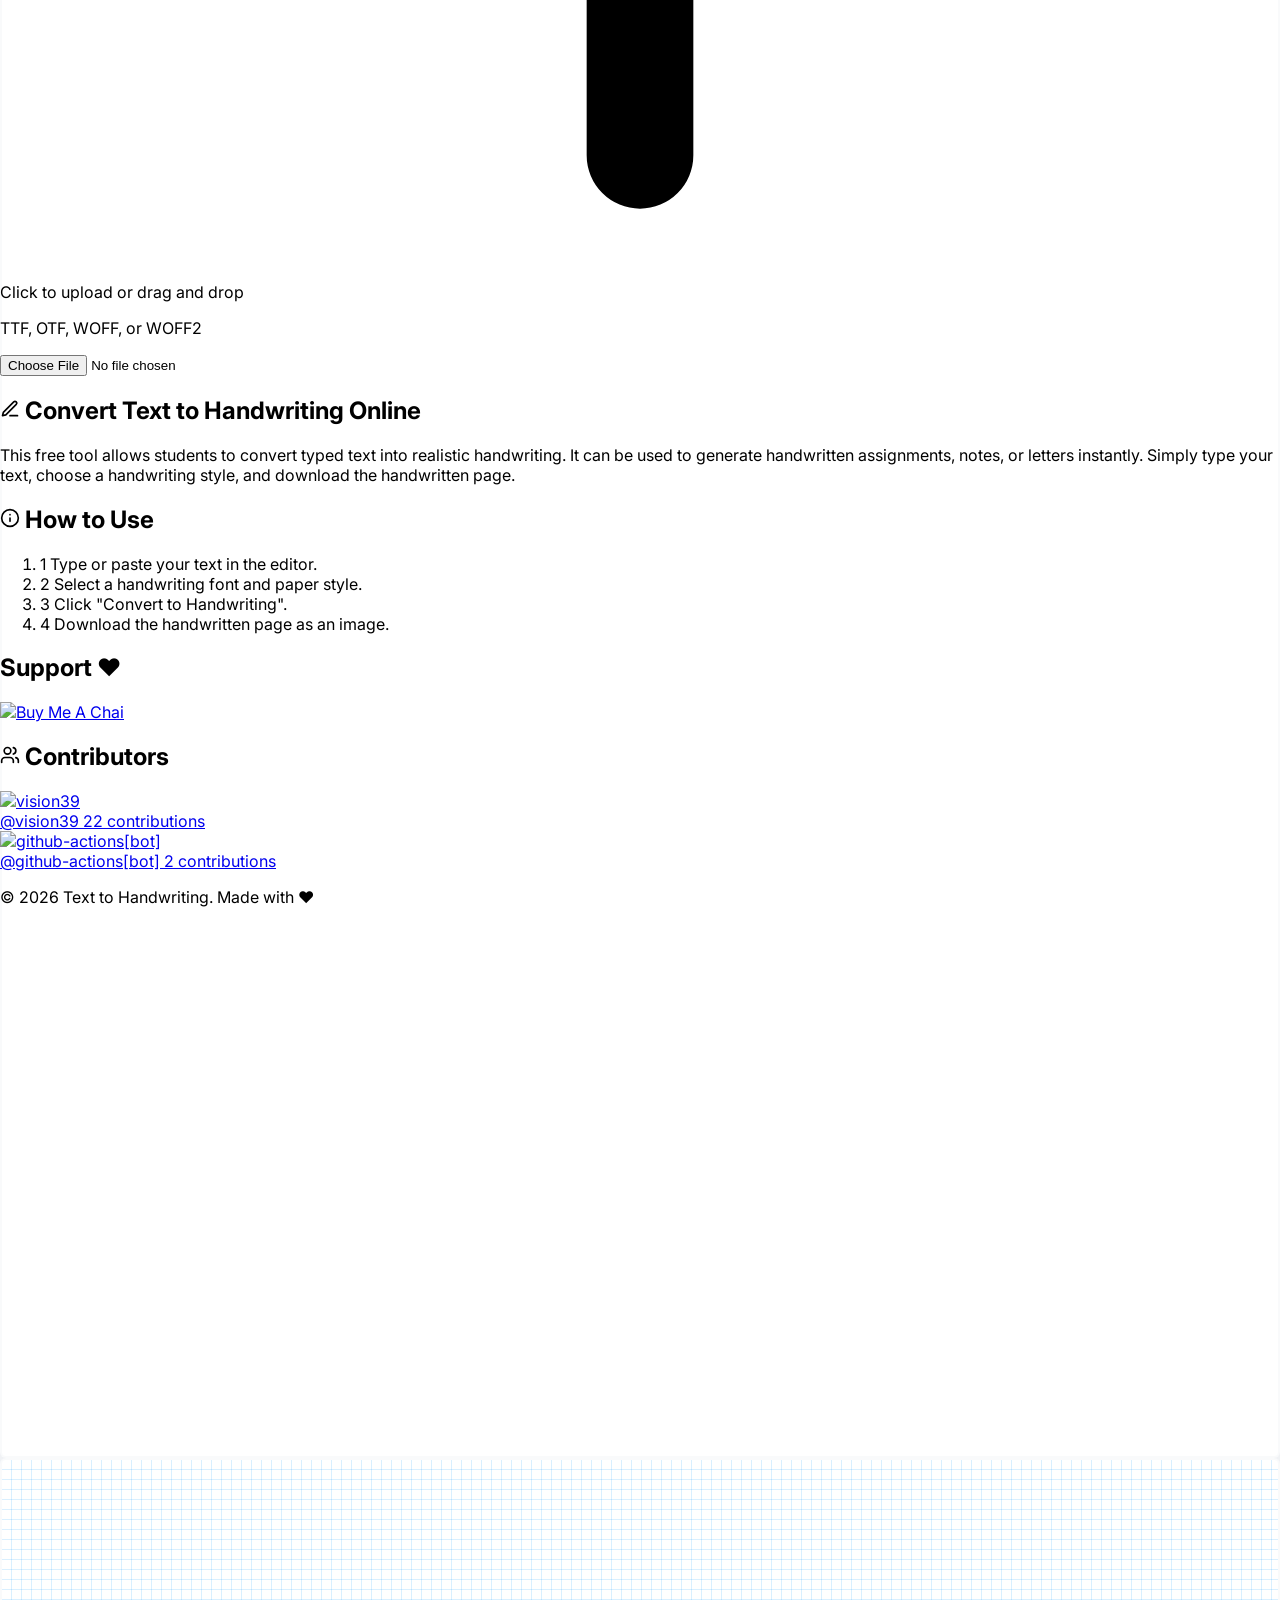
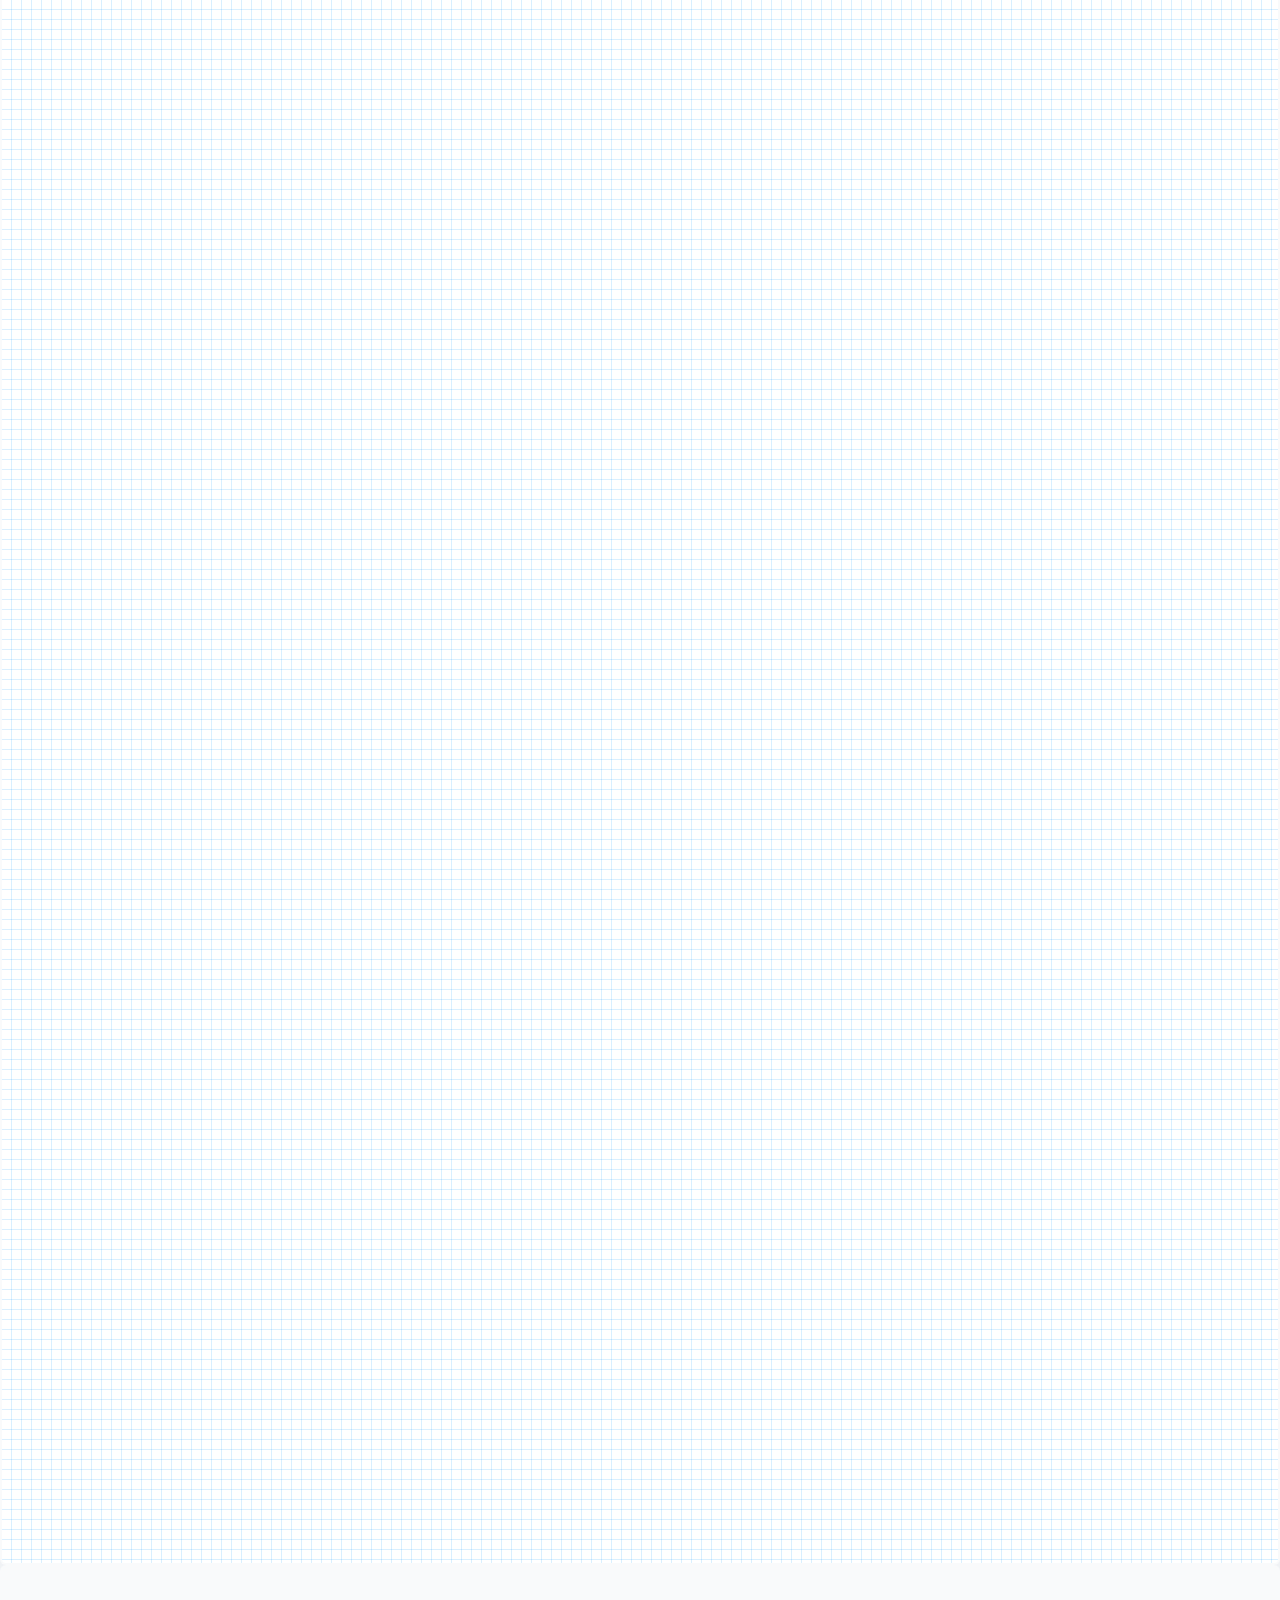
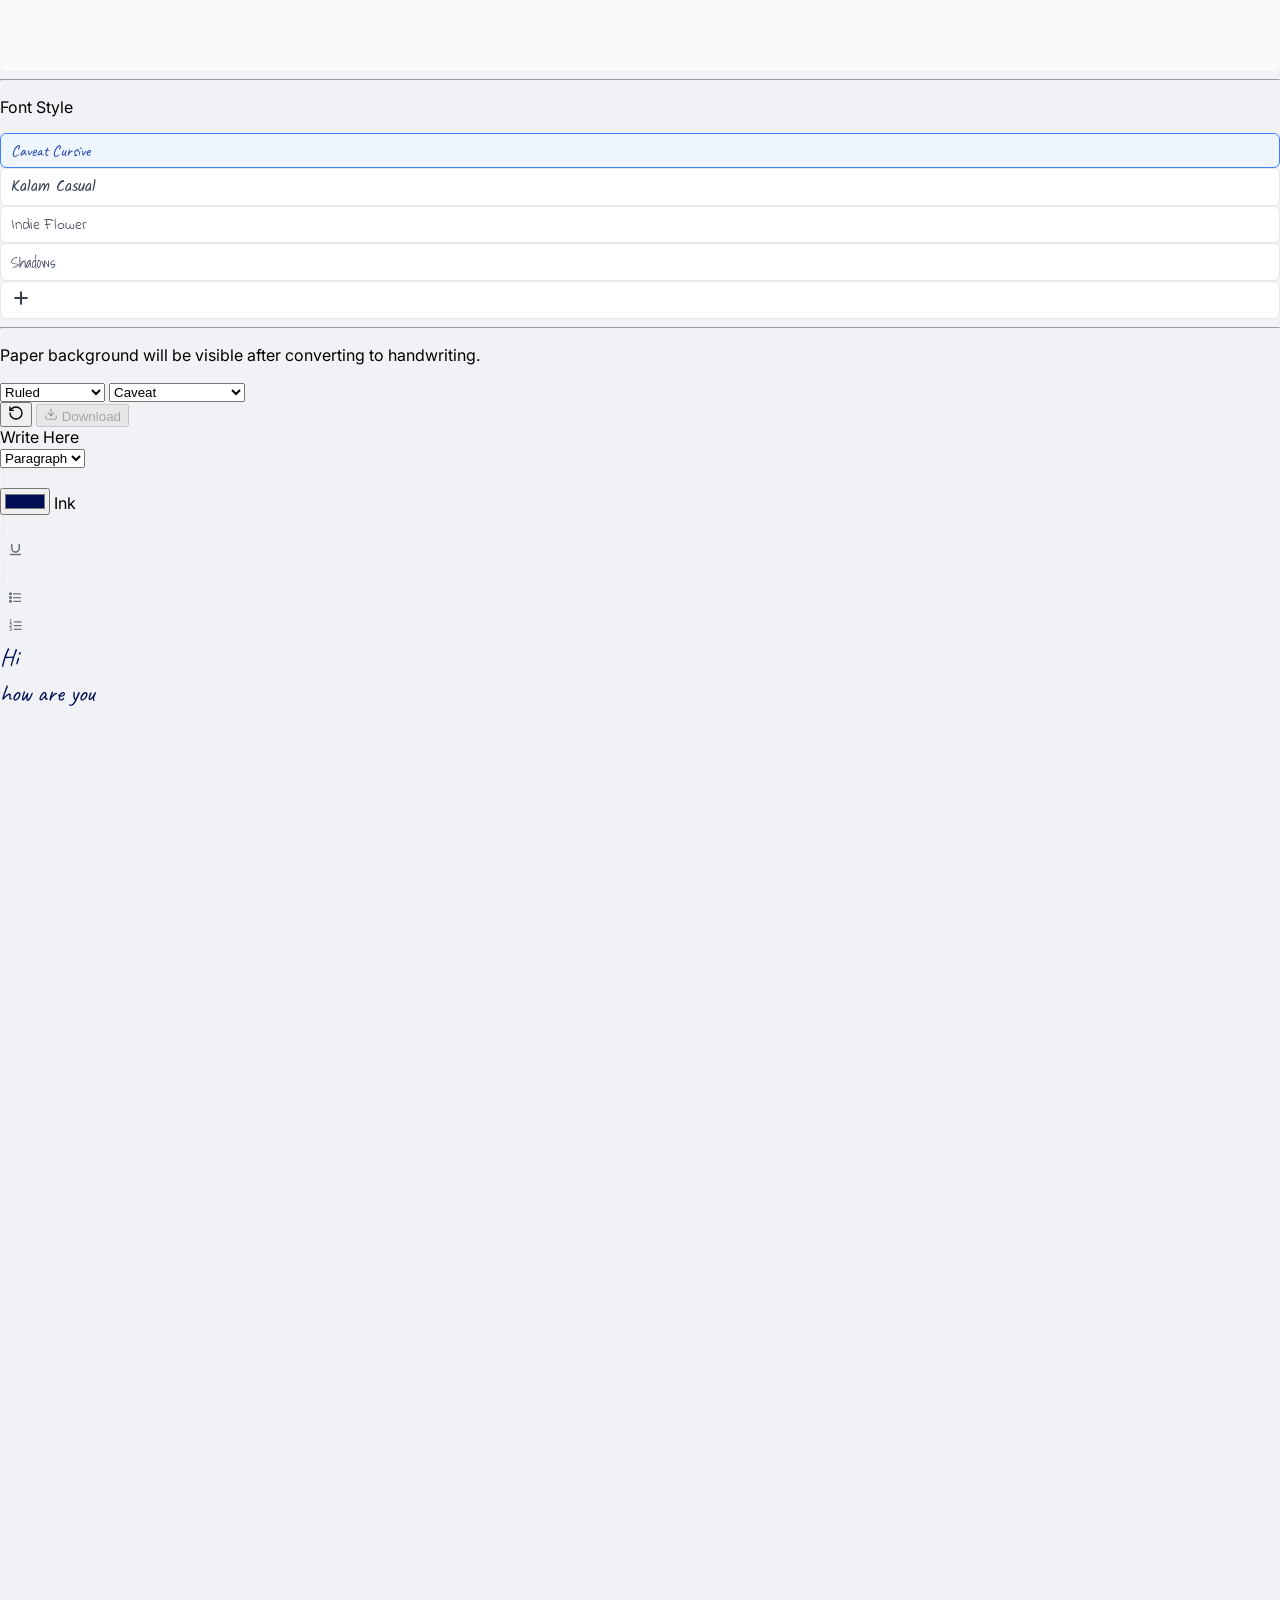
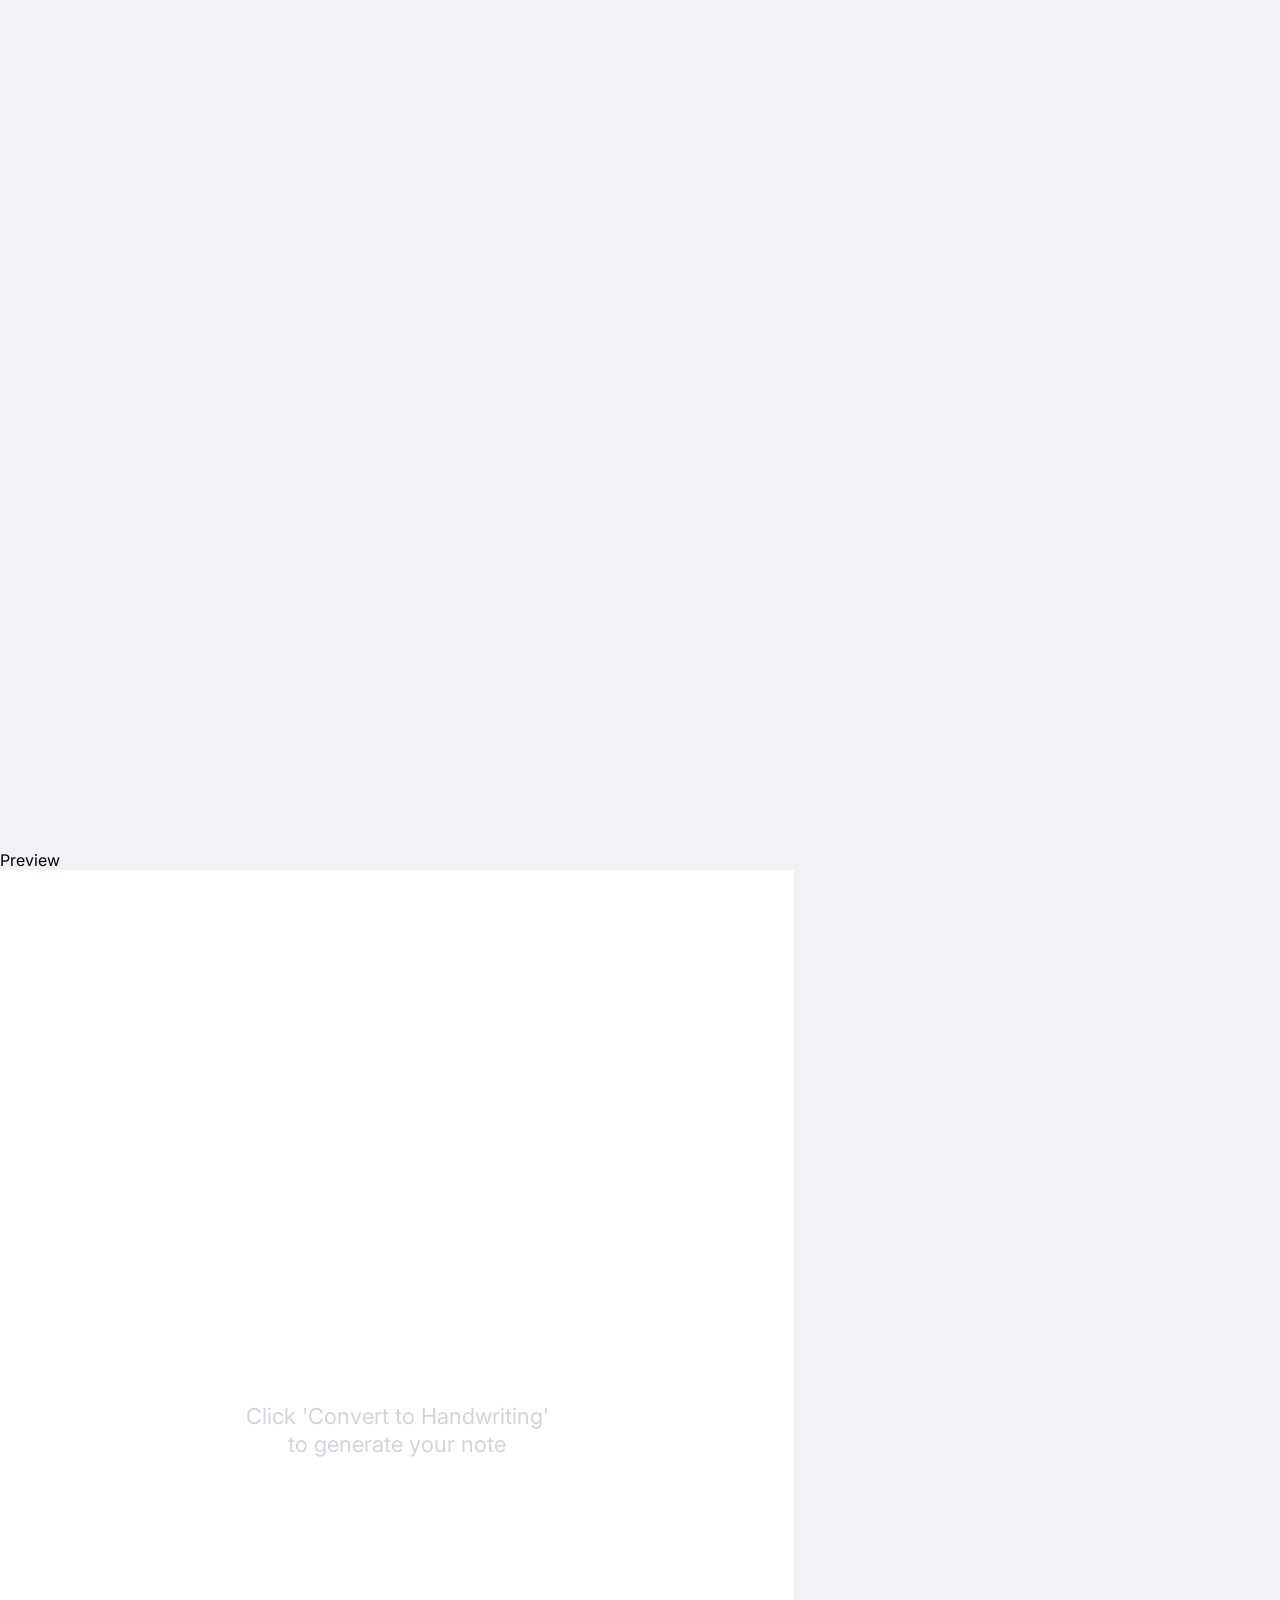
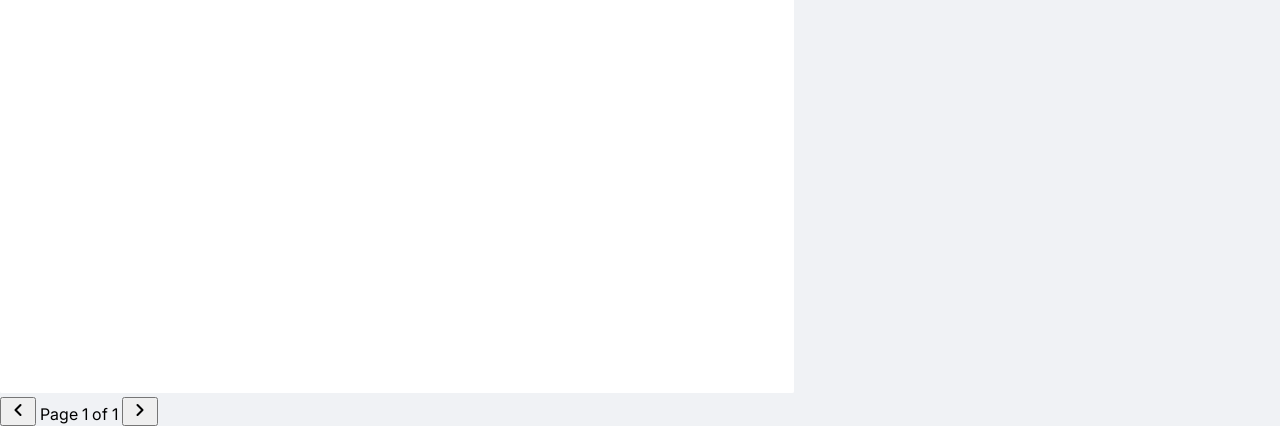
==== commit 072a4d66: "fix: resolve merge conflicts and migrate dark mode to main.js" ====
--- a/index.html
+++ b/index.html
@@ -19,7 +19,7 @@
 
     <!-- Top Bar -->
     <header class="bg-white border-b border-gray-200 px-4 py-2.5 flex items-center justify-between sticky top-0 z-40 shadow-sm">
-        <div class="flex items-center gap-2">
+        <div class="flex items-center gap-2 cursor-pointer">
             <img src="assets/picture/icon.png" alt="Logo" class="w-10 h-10 object-contain">
             <span class="text-base font-bold text-gray-900">Text to Handwriting</span>
         </div>
@@ -30,12 +30,47 @@
             <svg xmlns="http://www.w3.org/2000/svg" width="14" height="14" viewBox="0 0 24 24" fill="none" stroke="currentColor" stroke-width="2.5" stroke-linecap="round" stroke-linejoin="round"><path d="M5 12h14"/><path d="m12 5 7 7-7 7"/></svg>
         </button>
 
-        <div class="w-[140px] flex items-center justify-end">
-            <a href="https://github.com/vision39/txt-to-handwriting?tab=readme-ov-file" target="_blank" rel="noopener noreferrer" class="group flex items-center gap-2 bg-white hover:bg-gray-50 border border-gray-200 hover:border-gray-900 text-gray-600 hover:text-gray-900 px-4 py-1.5 rounded-full shadow-sm hover:shadow transition-all duration-300 text-xs font-semibold" title="View Source on GitHub">
-                <svg xmlns="http://www.w3.org/2000/svg" width="16" height="16" fill="currentColor" class="group-hover:scale-110 transition-transform duration-300" viewBox="0 0 24 24"><path d="M12 2A10 10 0 0 0 2 12c0 4.42 2.87 8.17 6.84 9.5c.5.08.66-.23.66-.5v-1.69c-2.77.6-3.36-1.34-3.36-1.34c-.46-1.16-1.11-1.47-1.11-1.47c-.91-.62.07-.6.07-.6c1 .07 1.53 1.03 1.53 1.03c.87 1.52 2.34 1.07 2.91.83c.09-.65.35-1.09.63-1.34c-2.22-.25-4.55-1.11-4.55-4.92c0-1.11.38-2 1.03-2.71c-.1-.25-.45-1.29.1-2.64c0 0 .84-.27 2.75 1.02c.79-.22 1.65-.33 2.5-.33c.85 0 1.71.11 2.5.33c1.91-1.29 2.75-1.02 2.75-1.02c.55 1.35.2 2.39.1 2.64c.65.71 1.03 1.6 1.03 2.71c0 3.82-2.34 4.66-4.57 4.91c.36.31.69.92.69 1.85V21c0 .27.16.59.67.5C19.14 20.16 22 16.42 22 12A10 10 0 0 0 12 2z"/></svg>
-                <span>GitHub</span>
+        <div class="flex items-center justify-end gap-2 md:gap-3">
+        
+            <button id="dark-mode-toggle" aria-label="Switch to dark mode" aria-pressed="false"
+                class="group flex items-center gap-2 bg-white hover:bg-gray-50 border border-gray-200 hover:border-gray-900 text-gray-600 hover:text-gray-900 px-3 md:px-4 py-1.5 rounded-full shadow-sm hover:shadow transition-all duration-300 text-xs font-semibold"
+                title="Toggle Dark Mode">
+            
+                <svg id="moon-icon" xmlns="http://www.w3.org/2000/svg" width="16" height="16" viewBox="0 0 24 24" fill="none"
+                    stroke="currentColor" stroke-width="2" stroke-linecap="round" stroke-linejoin="round"
+                    class="group-hover:scale-110 transition-transform duration-300 block">
+                    <path d="M12 3a6 6 0 0 0 9 9 9 9 0 1 1-9-9Z" />
+                </svg>
+            
+                <svg id="sun-icon" xmlns="http://www.w3.org/2000/svg" width="16" height="16" viewBox="0 0 24 24" fill="none"
+                    stroke="currentColor" stroke-width="2" stroke-linecap="round" stroke-linejoin="round"
+                    class="group-hover:scale-110 transition-transform duration-300 hidden">
+                    <circle cx="12" cy="12" r="4" />
+                    <path d="M12 2v2" />
+                    <path d="M12 20v2" />
+                    <path d="m4.93 4.93 1.41 1.41" />
+                    <path d="m17.66 17.66 1.41 1.41" />
+                    <path d="M2 12h2" />
+                    <path d="M20 12h2" />
+                    <path d="m6.34 17.66-1.41 1.41" />
+                    <path d="m19.07 4.93-1.41 1.41" />
+                </svg>
+            
+                <span class="hidden sm:inline">Dark Mode</span>
+            </button>
+        
+            <a href="https://github.com/vision39/txt-to-handwriting?tab=readme-ov-file" target="_blank"
+                rel="noopener noreferrer"
+                class="group flex items-center gap-2 bg-white hover:bg-gray-50 border border-gray-200 hover:border-gray-900 text-gray-600 hover:text-gray-900 px-3 md:px-4 py-1.5 rounded-full shadow-sm hover:shadow transition-all duration-300 text-xs font-semibold"
+                title="View Source on GitHub">
+                <svg xmlns="http://www.w3.org/2000/svg" width="16" height="16" fill="currentColor"
+                    class="group-hover:scale-110 transition-transform duration-300" viewBox="0 0 24 24">
+                    <path
+                        d="M12 2A10 10 0 0 0 2 12c0 4.42 2.87 8.17 6.84 9.5c.5.08.66-.23.66-.5v-1.69c-2.77.6-3.36-1.34-3.36-1.34c-.46-1.16-1.11-1.47-1.11-1.47c-.91-.62.07-.6.07-.6c1 .07 1.53 1.03 1.53 1.03c.87 1.52 2.34 1.07 2.91.83c.09-.65.35-1.09.63-1.34c-2.22-.25-4.55-1.11-4.55-4.92c0-1.11.38-2 1.03-2.71c-.1-.25-.45-1.29.1-2.64c0 0 .84-.27 2.75 1.02c.79-.22 1.65-.33 2.5-.33c.85 0 1.71.11 2.5.33c1.91-1.29 2.75-1.02 2.75-1.02c.55 1.35.2 2.39.1 2.64c.65.71 1.03 1.6 1.03 2.71c0 3.82-2.34 4.66-4.57 4.91c.36.31.69.92.69 1.85V21c0 .27.16.59.67.5C19.14 20.16 22 16.42 22 12A10 10 0 0 0 12 2z" />
+                </svg>
+                <span class="hidden sm:inline">GitHub</span>
             </a>
-        </div> <!-- spacer for centering -->
+        </div>
     </header>
 
     <!-- Main 3-column Layout -->
@@ -127,7 +162,7 @@
             </div>
 
             <!-- Two pages side by side -->
-            <div class="flex-1 overflow-y-auto flex flex-col lg:flex-row gap-6 p-4 md:p-6 custom-scrollbar items-start justify-center" style="background:#e8eaed;">
+            <div id="main-desk" class="flex-1 overflow-y-auto flex flex-col lg:flex-row gap-6 p-4 md:p-6 custom-scrollbar items-start justify-center">
 
                 <!-- Left: Writing Page -->
                 <div class="flex flex-col items-center w-full lg:w-1/2">
--- a/assets/css/style.css
+++ b/assets/css/style.css
@@ -273,3 +273,115 @@
 .zoom-in {
     animation-name: zoomIn;
 }
+
+/* =========================================
+   🌙 DARK MODE OVERRIDES 
+   ========================================= */
+   
+/* Define Dark Theme Variables */
+body.dark-mode {
+    --dm-bg: #121212;
+    --dm-surface: #1f2937;
+    --dm-surface-2: #374151;
+    --dm-border: #4b5563;
+    --dm-text: #e5e7eb;
+    --dm-text-light: #f3f4f6;
+    --dm-text-muted: #9ca3af;
+    --dm-desk-bg: #111827;
+    --dm-accent: #60a5fa;
+    --dm-accent-bg: #1e3a8a;
+    --dm-accent-text: #bfdbfe;
+
+    /* Paper colors */
+    --dm-paper-bg: #ffffff;
+    --dm-paper-text: #111827;
+    --dm-paper-border: #d1d5db;
+
+    /* 1. Global Background and Text */
+    background-color: var(--dm-bg);
+    color: var(--dm-text);
+}
+
+/* 2. Header and Sidebars */
+body.dark-mode header,
+body.dark-mode aside,
+body.dark-mode .bg-white:not(#textInput, #outputCanvas) {
+    background-color: var(--dm-surface);
+    border-color: var(--dm-surface-2);
+}
+
+/* Keep paper/editor surfaces white for realism */
+body.dark-mode #textInput,
+body.dark-mode #outputCanvas {
+    background-color: var(--dm-paper-bg);
+    color: var(--dm-paper-text);
+    border-color: var(--dm-paper-border);
+}
+
+/* 3. Text Colors */
+body.dark-mode .text-gray-800,
+body.dark-mode .text-gray-900 {
+    color: var(--dm-text-light);
+}
+
+body.dark-mode .text-gray-600,
+body.dark-mode .text-gray-500 {
+    color: var(--dm-text-muted);
+}
+
+/* 4. The Gray Background behind the Canvas */
+body.dark-mode #main-desk {
+    background-color: var(--dm-desk-bg);
+}
+
+/* 5. Left Sidebar: Paper Thumbnails */
+body.dark-mode .paper-thumb {
+    background: var(--dm-surface-2);
+    border-color: transparent;
+}
+
+body.dark-mode .paper-thumb.active {
+    border-color: var(--dm-accent);
+    box-shadow: 0 0 0 2px rgba(96, 165, 250, 0.4);
+}
+
+/* 6. Left Sidebar: Font Thumbnails */
+body.dark-mode .font-thumb {
+    background: var(--dm-surface);
+    border-color: var(--dm-border);
+    color: var(--dm-text);
+}
+
+body.dark-mode .font-thumb:hover {
+    background: var(--dm-surface-2);
+    border-color: var(--dm-accent);
+}
+
+body.dark-mode .font-thumb.active {
+    background: var(--dm-accent-bg);
+    border-color: var(--dm-accent);
+    color: var(--dm-accent-text);
+}
+
+/* 7. Editor Toolbar and Content */
+body.dark-mode .editor-toolbar {
+    background-color: var(--dm-surface);
+    border-color: var(--dm-surface-2);
+}
+
+body.dark-mode .editor-content {
+    border-color: var(--dm-border);
+}
+
+/* 8. Buttons (like the dark mode toggle itself!) */
+body.dark-mode button.bg-white,
+body.dark-mode a.bg-white {
+    background-color: var(--dm-surface-2);
+    border-color: var(--dm-border);
+    color: var(--dm-text);
+}
+
+body.dark-mode button.bg-white:hover,
+body.dark-mode a.bg-white:hover {
+    background-color: var(--dm-border);
+}
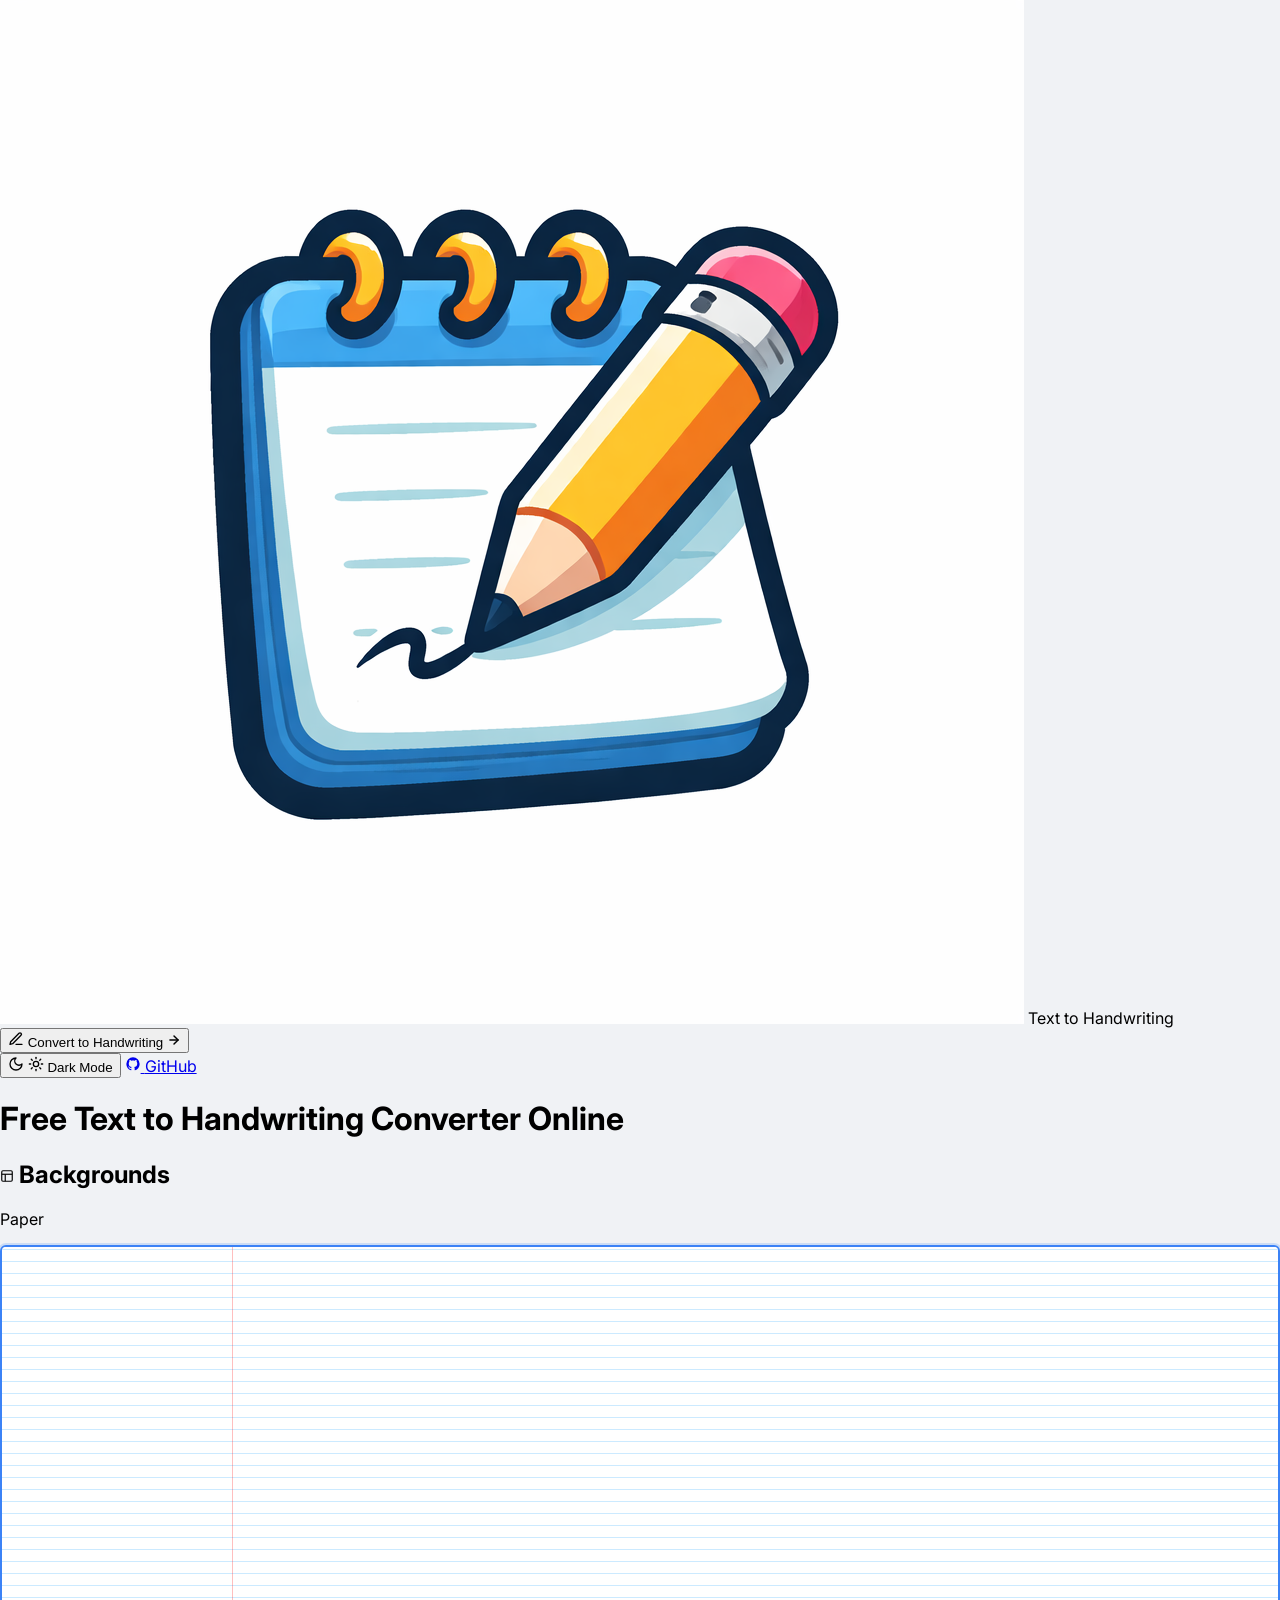
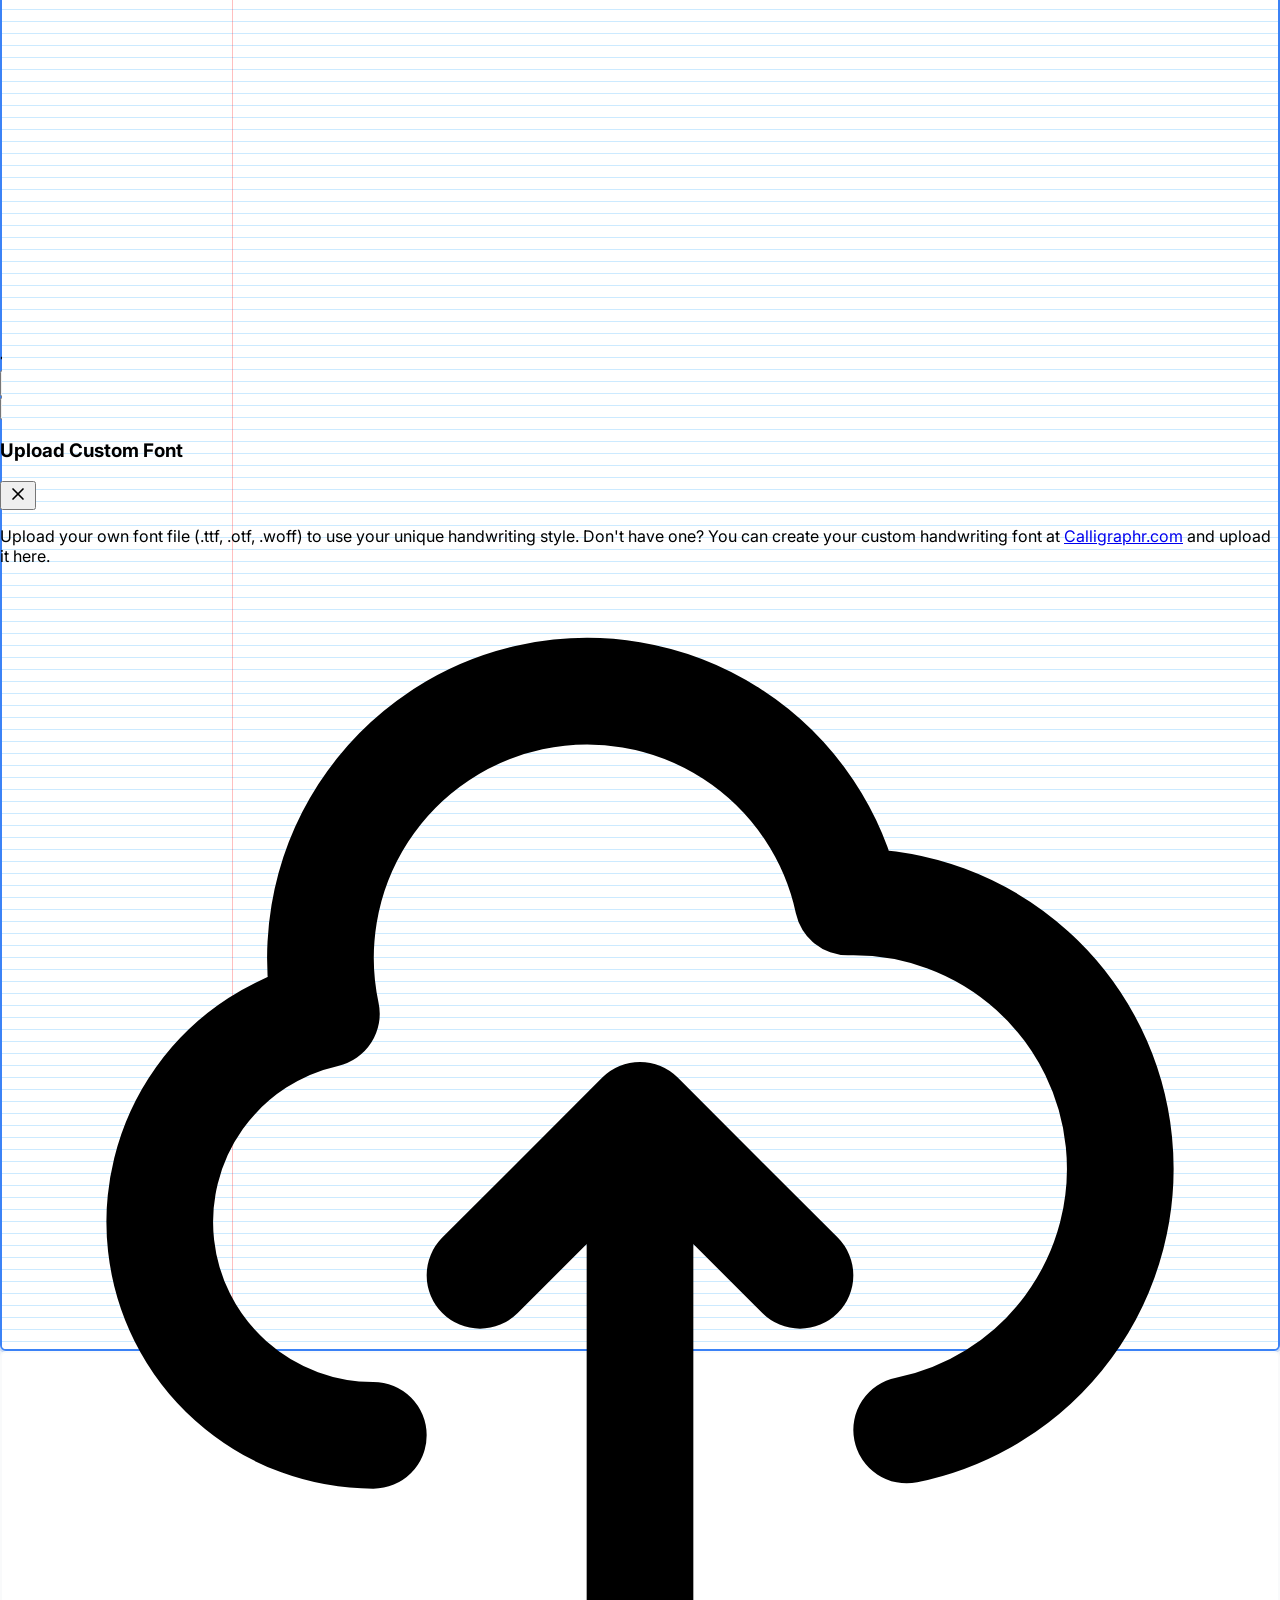
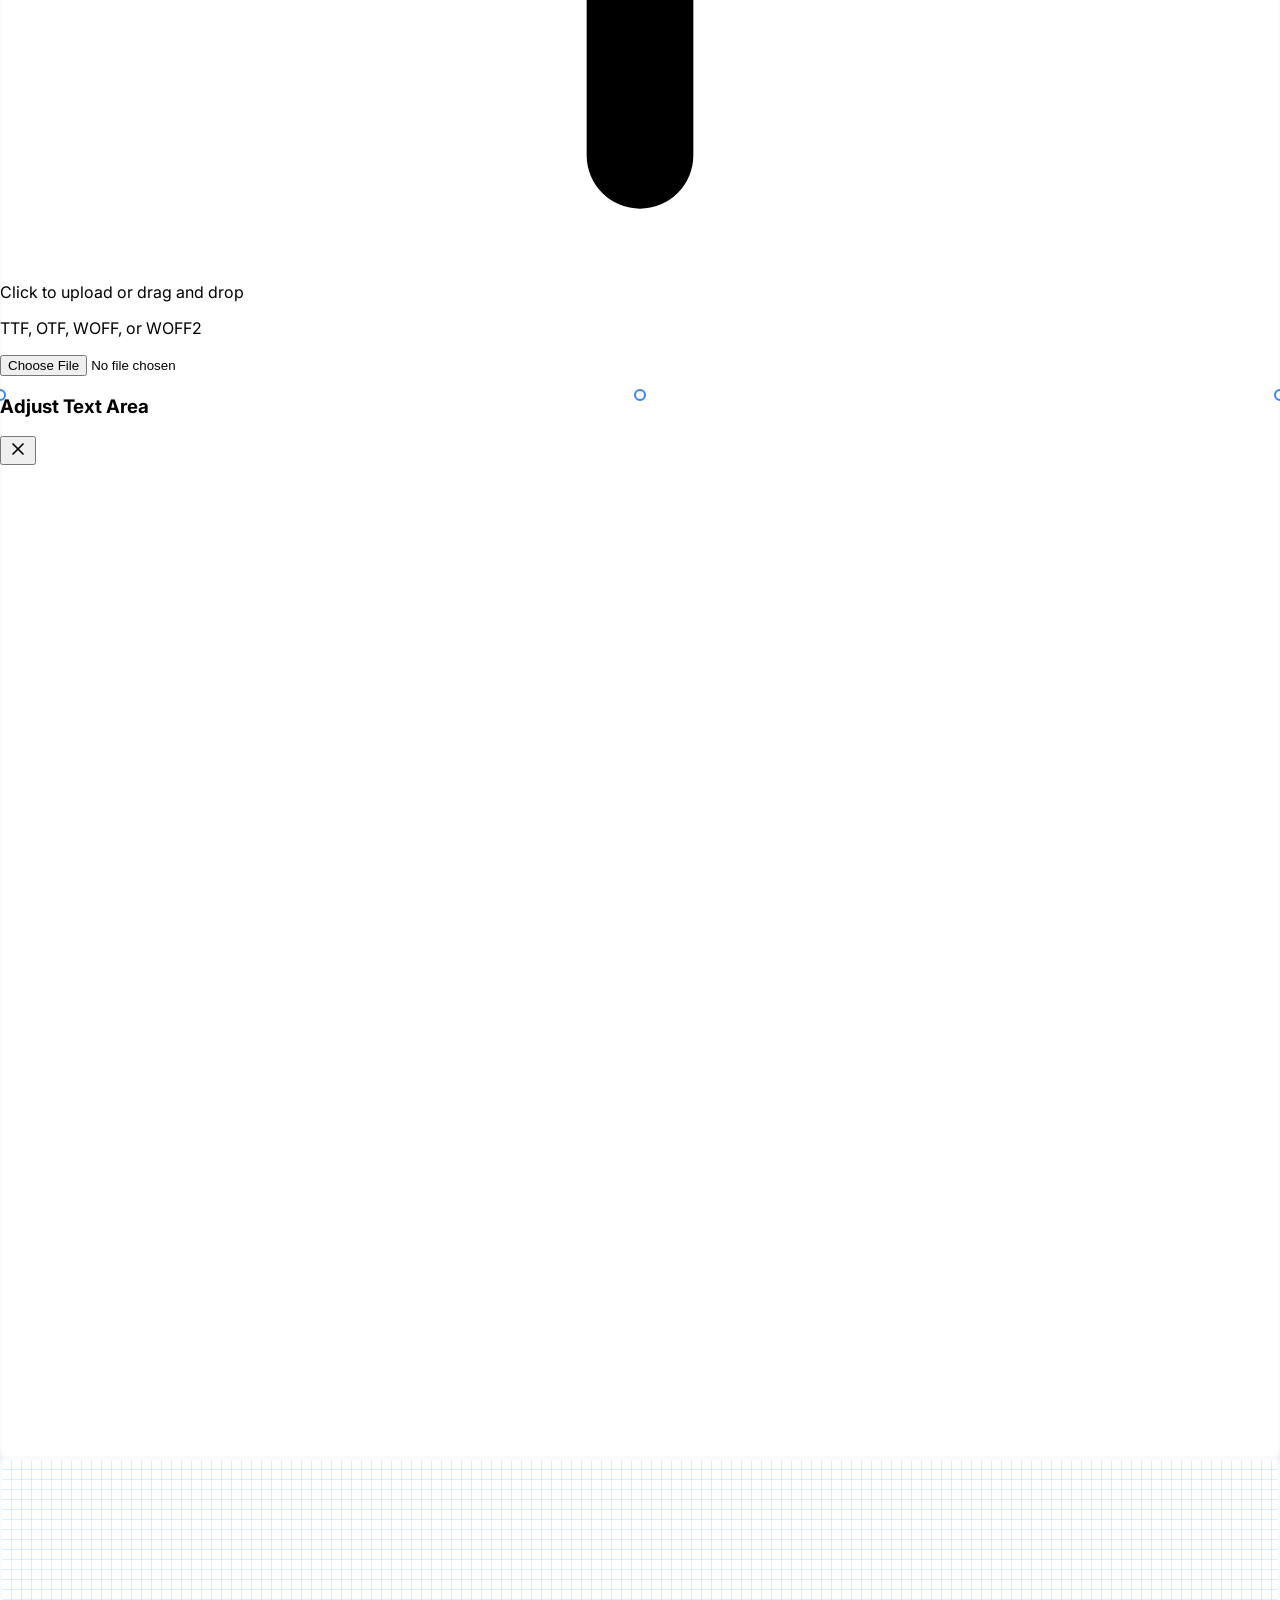
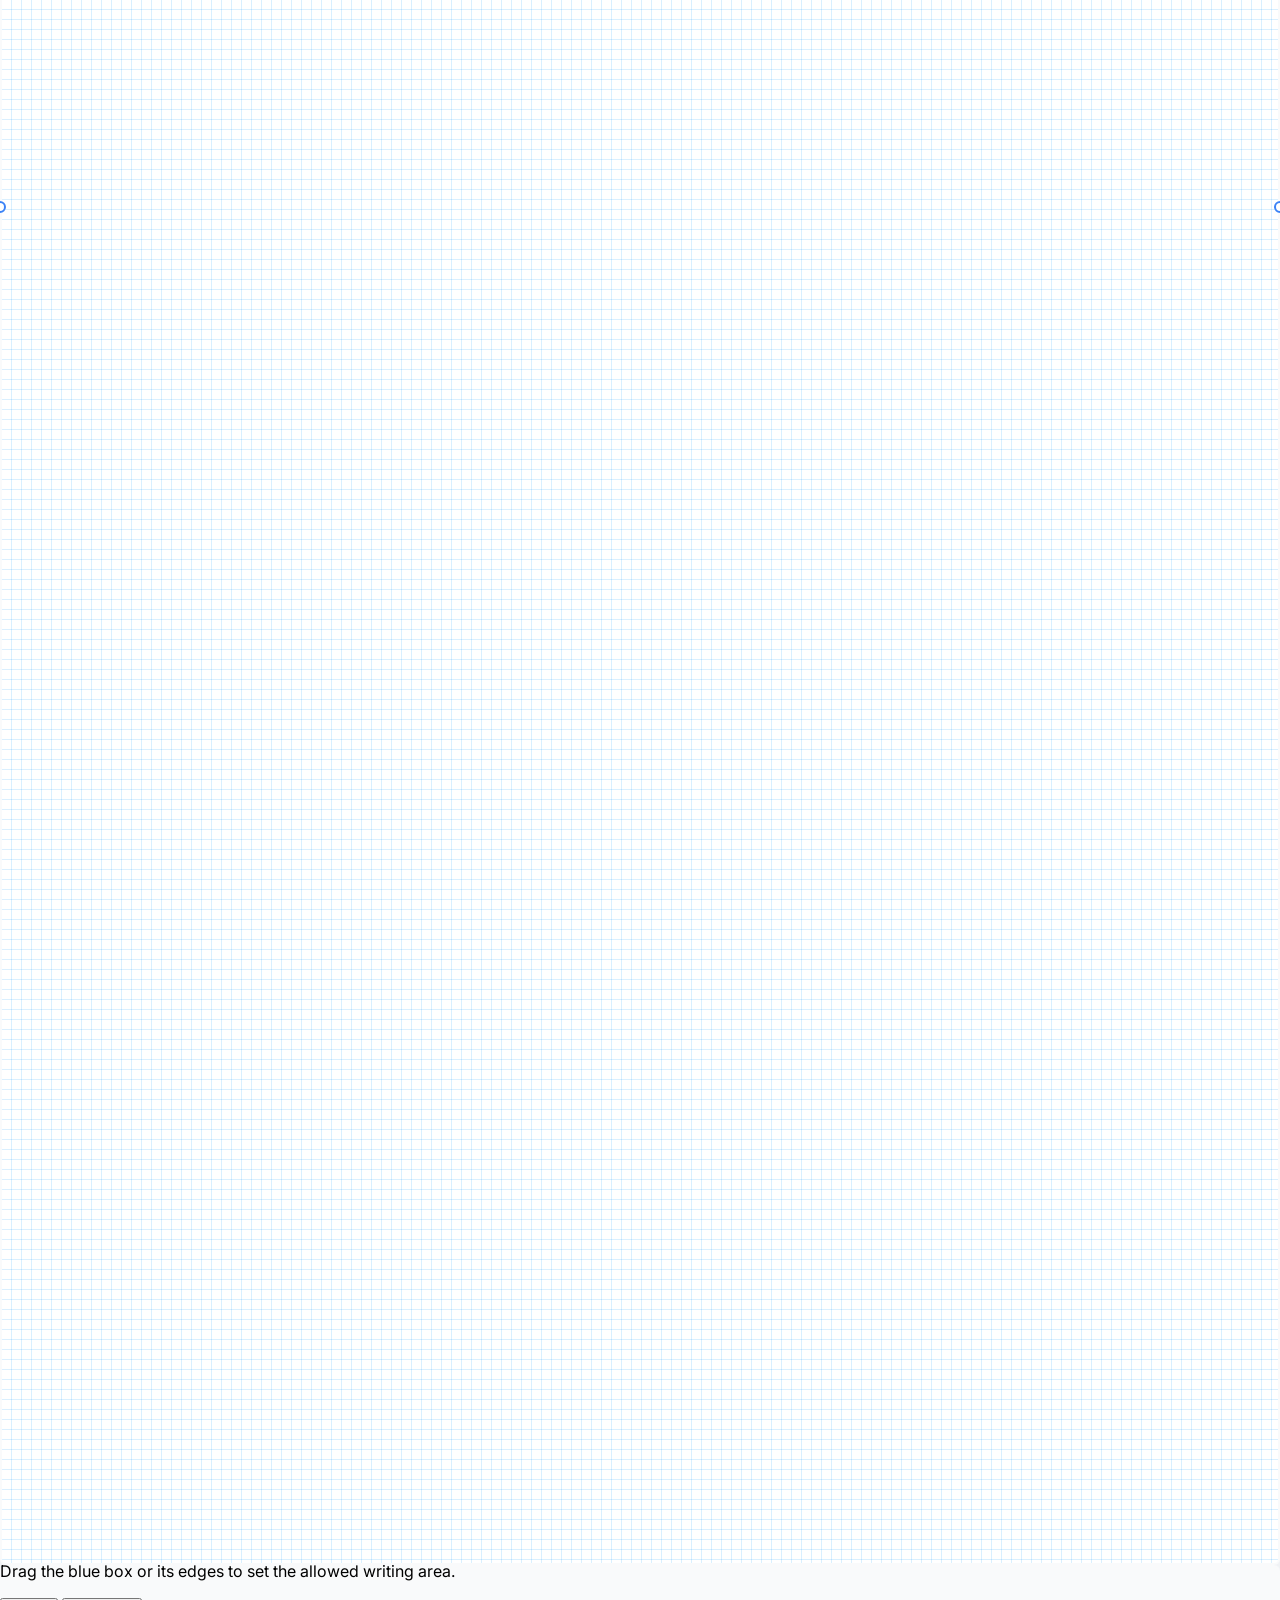
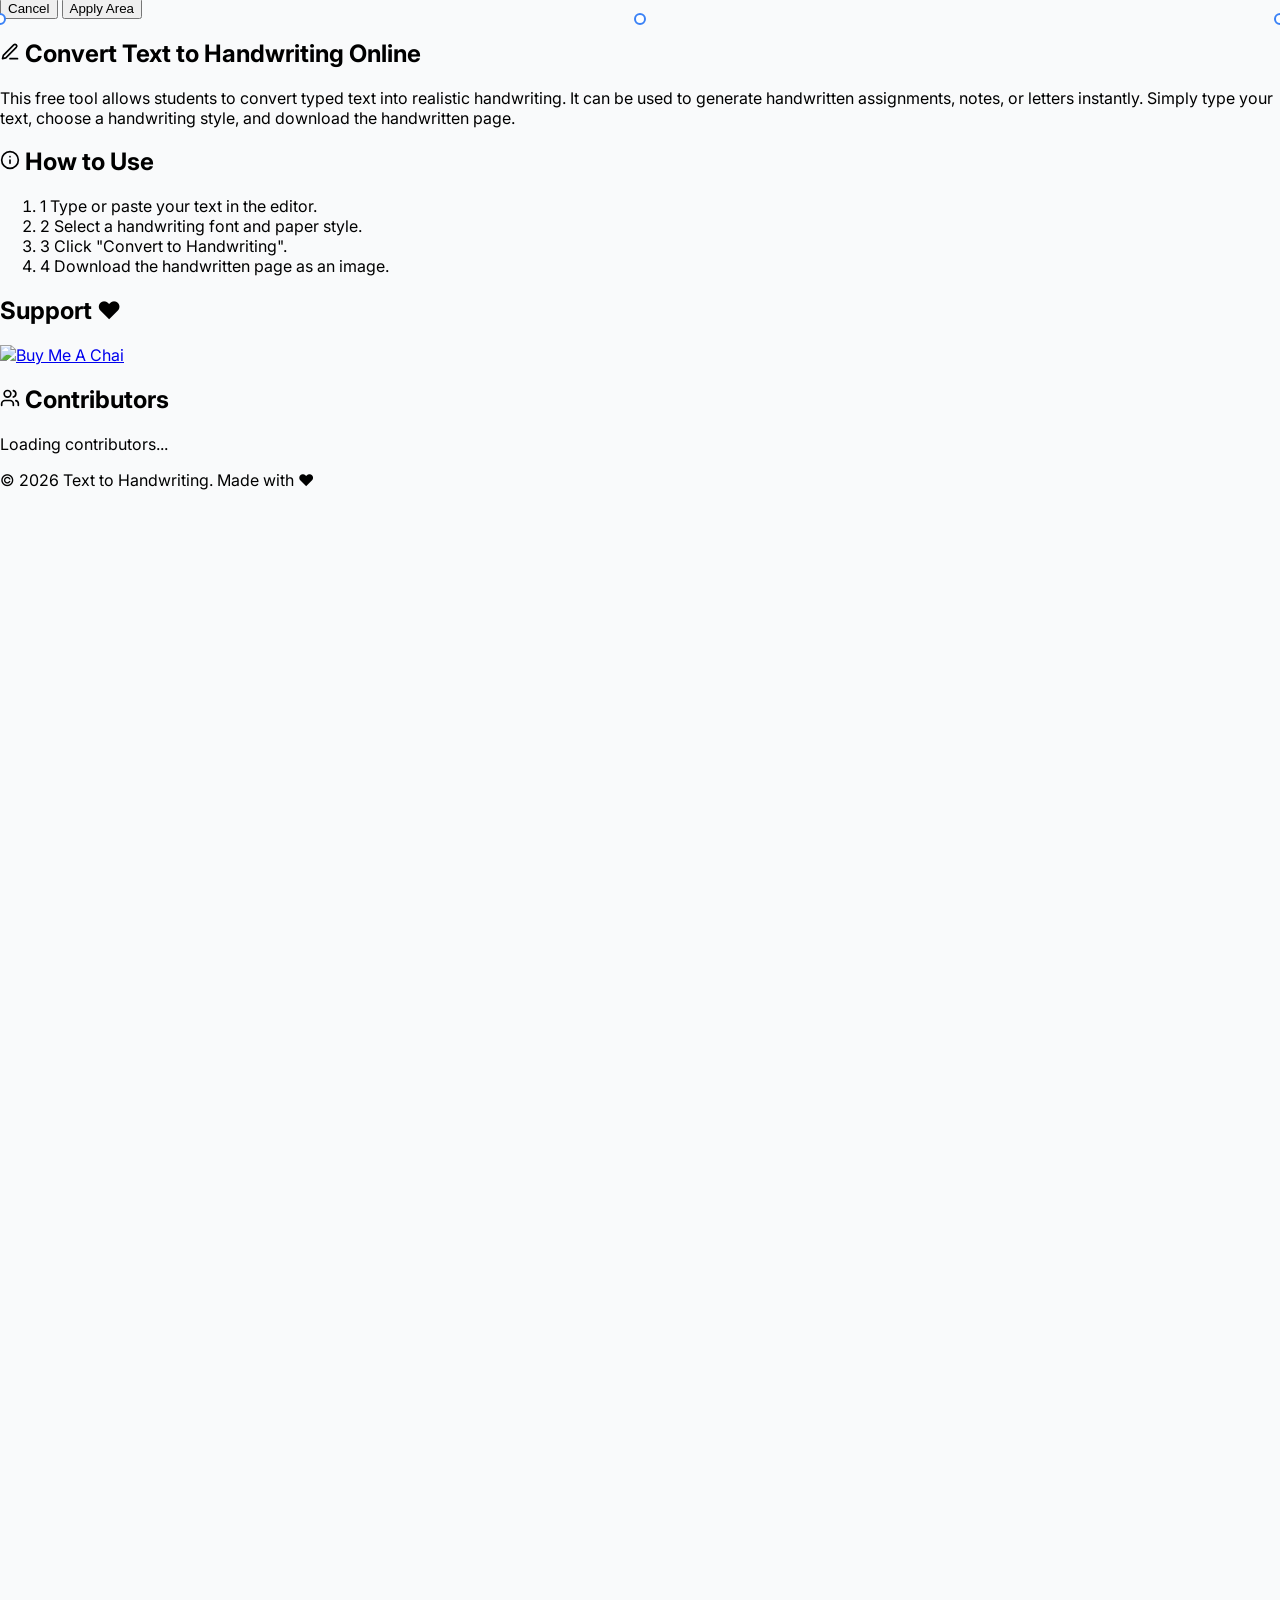
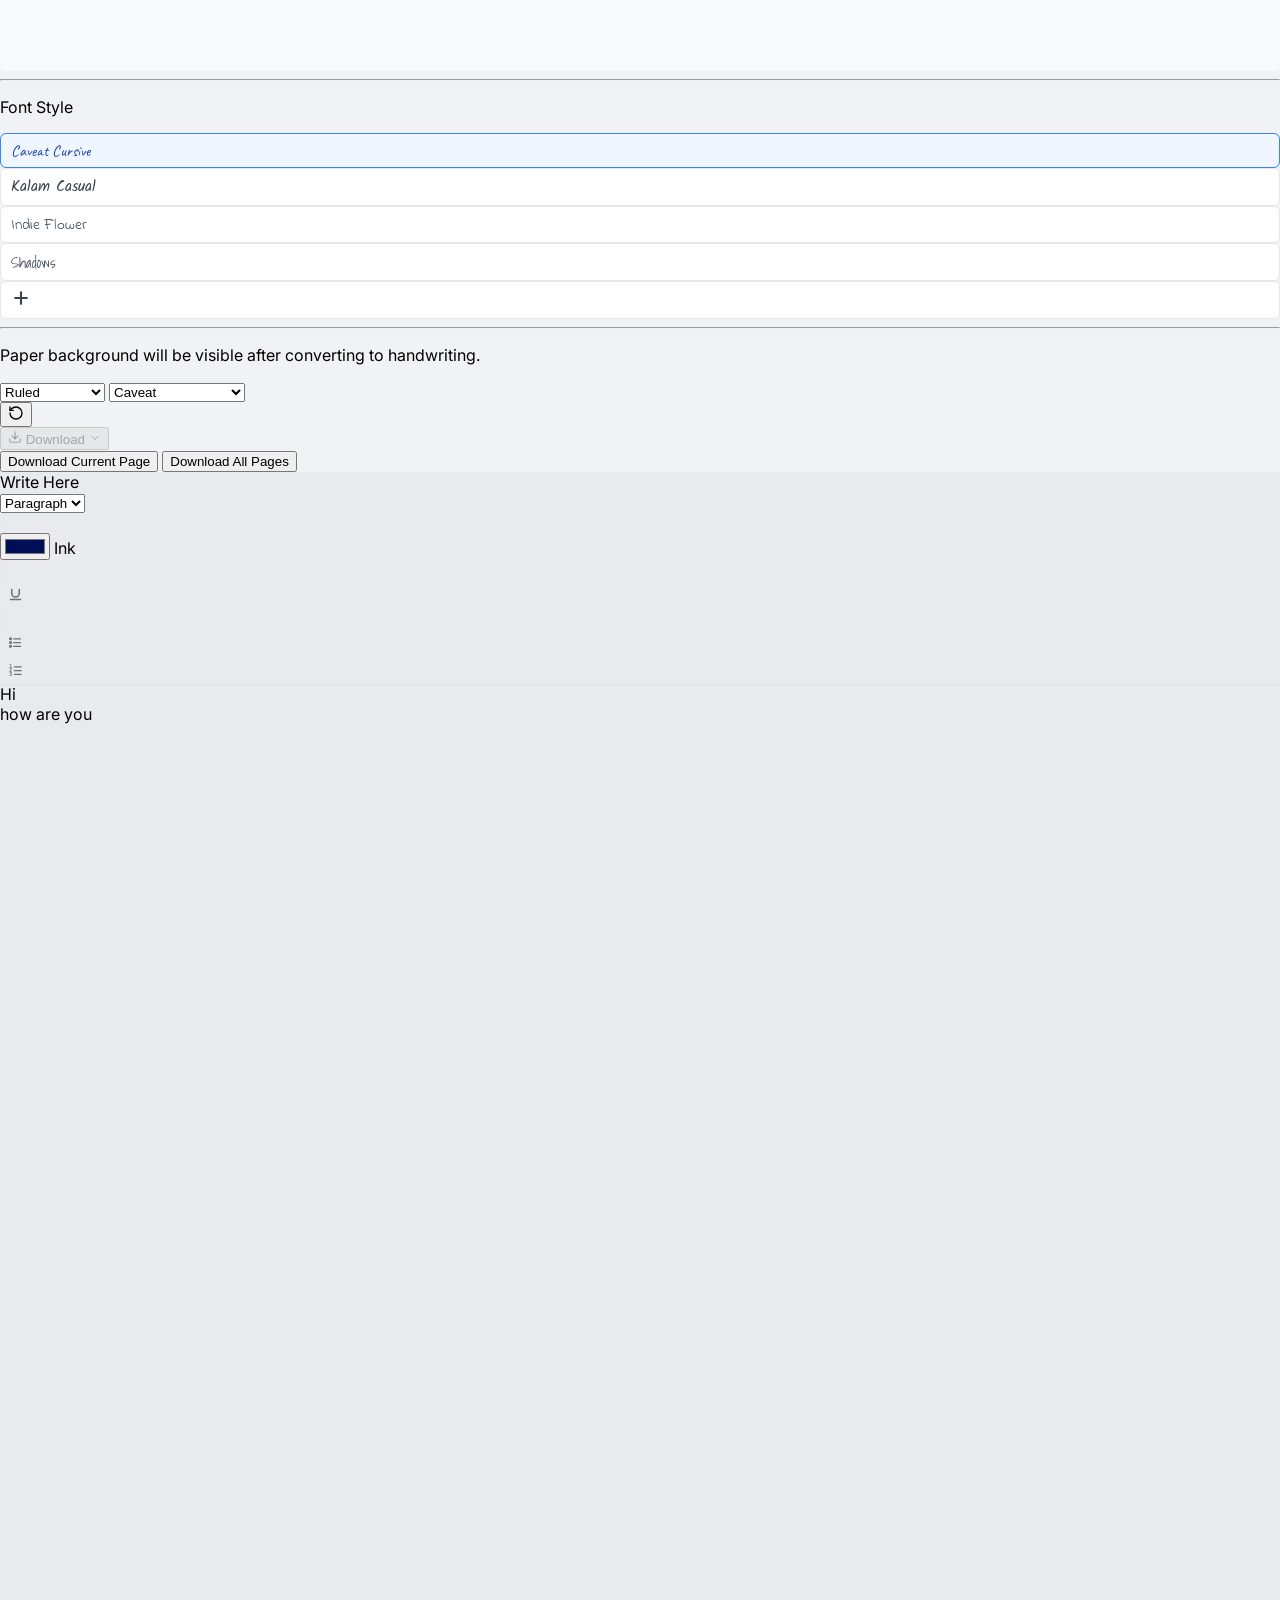
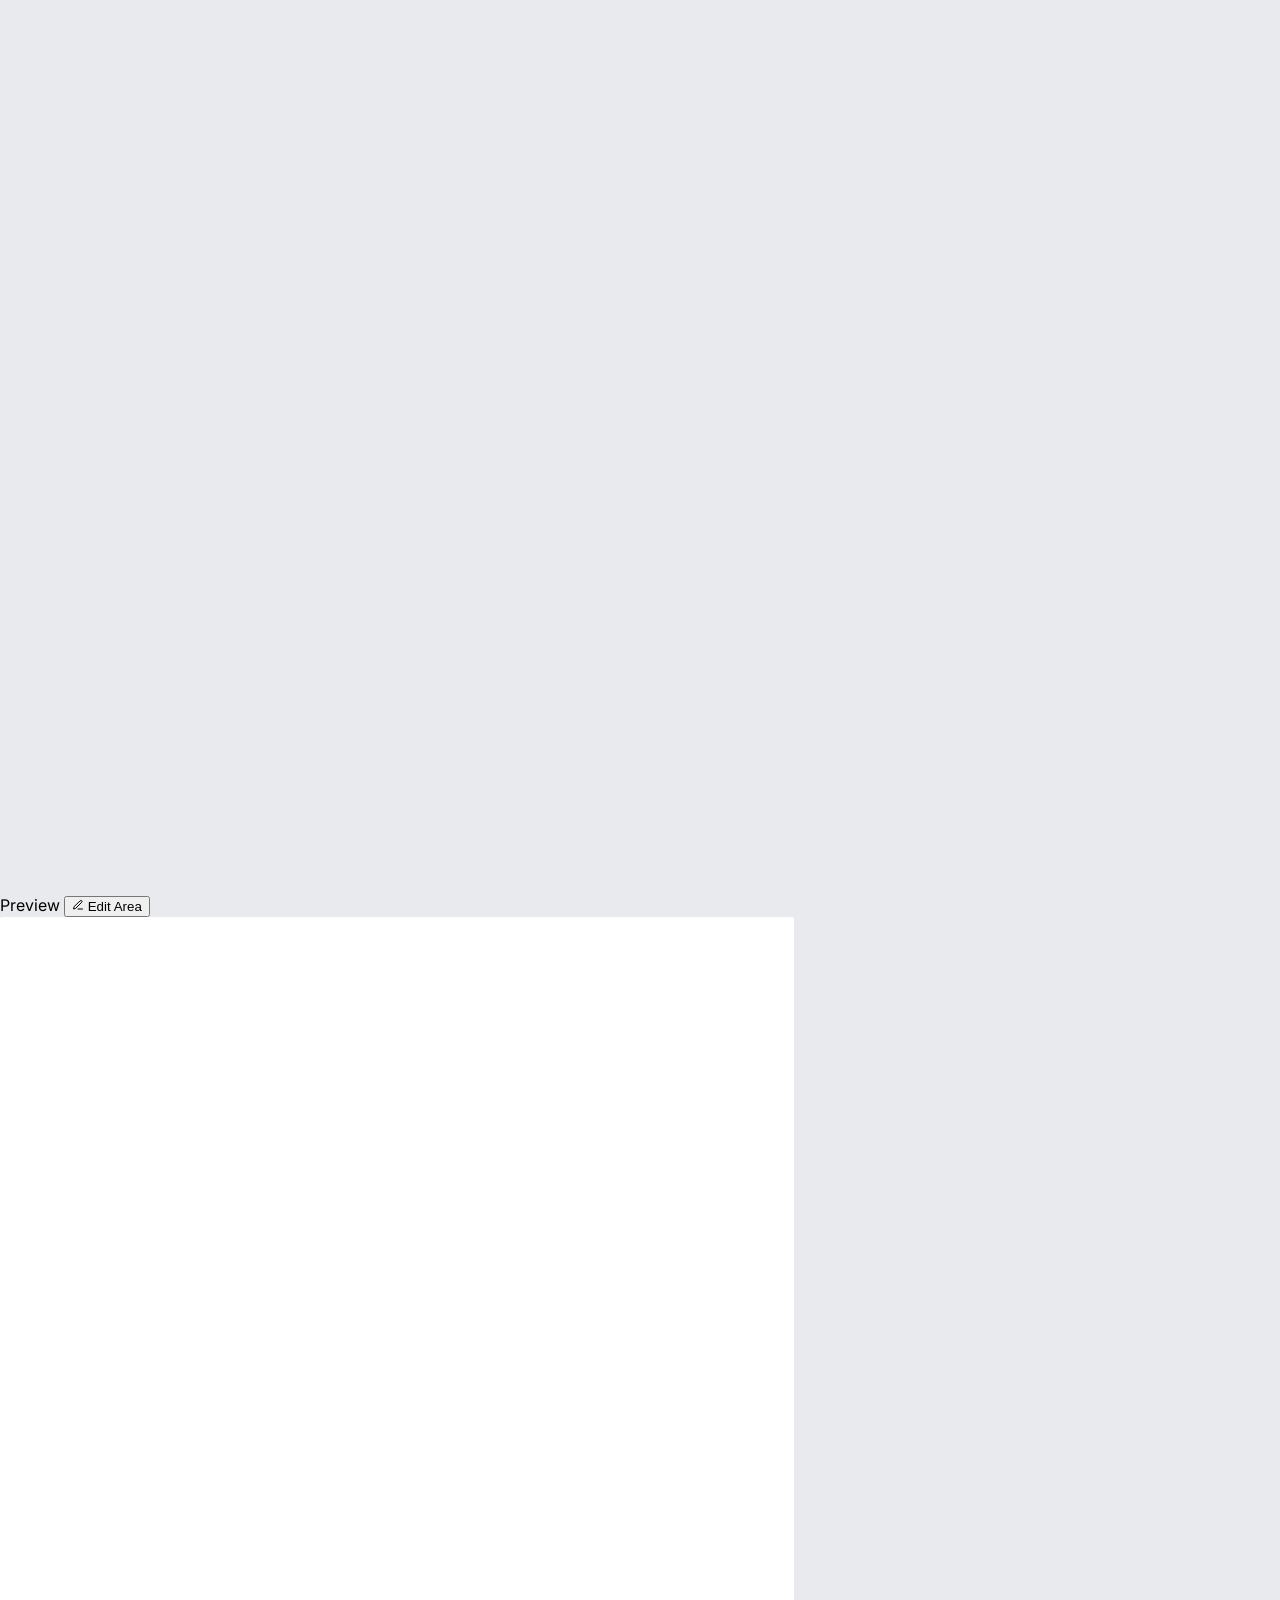
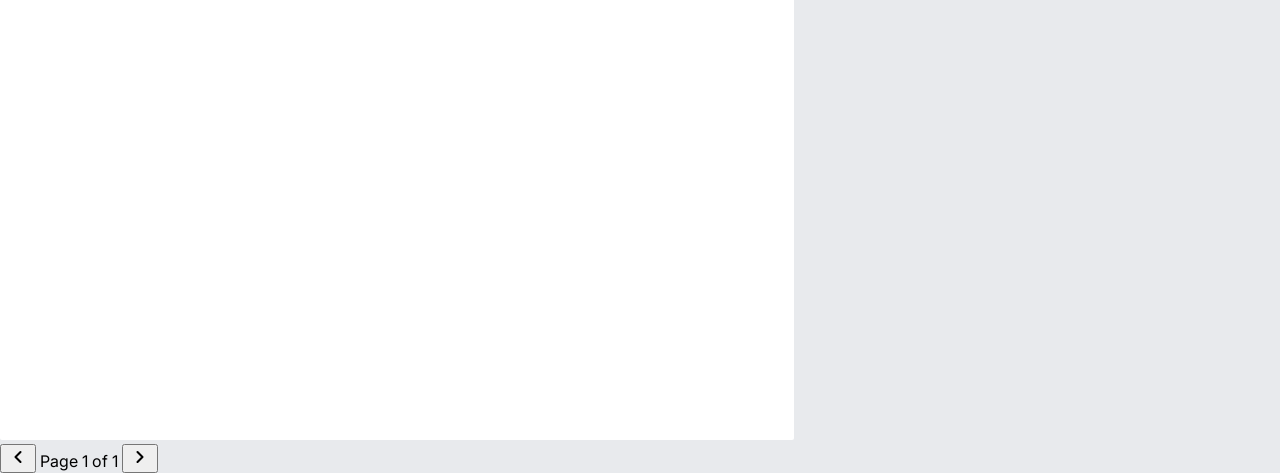
==== commit b6cf8521: "fix: added multi page download" ====
--- a/index.html
+++ b/index.html
@@ -20,7 +20,7 @@
     <!-- Top Bar -->
     <header class="bg-white border-b border-gray-200 px-4 py-2.5 flex items-center justify-between sticky top-0 z-40 shadow-sm">
         <div class="flex items-center gap-2 cursor-pointer">
-            <img src="assets/picture/icon.png" alt="Logo" class="w-10 h-10 object-contain">
+            <img id="siteLogo" src="assets/picture/icon.png" alt="Logo" class="w-10 h-10 object-contain">
             <span class="text-base font-bold text-gray-900">Text to Handwriting</span>
         </div>
 
@@ -154,10 +154,19 @@
                     <button id="resetLayoutBtn" class="text-gray-400 hover:text-gray-600 transition-colors hidden" title="Reset dragged positions">
                         <svg width="16" height="16" viewBox="0 0 24 24" fill="none" stroke="currentColor" stroke-width="2" stroke-linecap="round" stroke-linejoin="round"><path d="M3 12a9 9 0 1 0 9-9 9.75 9.75 0 0 0-6.74 2.74L3 8"/><path d="M3 3v5h5"/></svg>
                     </button>
-                    <button id="downloadBtn" class="bg-green-600 hover:bg-green-700 text-white text-xs font-semibold py-1.5 px-3 rounded transition-colors flex items-center gap-1 shadow-sm opacity-50 cursor-not-allowed" disabled>
-                        <svg xmlns="http://www.w3.org/2000/svg" width="14" height="14" viewBox="0 0 24 24" fill="none" stroke="currentColor" stroke-width="2" stroke-linecap="round" stroke-linejoin="round"><path d="M21 15v4a2 2 0 0 1-2 2H5a2 2 0 0 1-2-2v-4"/><polyline points="7 10 12 15 17 10"/><line x1="12" y1="15" x2="12" y2="3"/></svg>
-                        Download
-                    </button>
+                    <div class="relative inline-block text-left" id="downloadDropdownContainer">
+                        <button id="downloadBtn" class="bg-green-600 hover:bg-green-700 text-white text-xs font-semibold py-1.5 px-3 rounded transition-colors flex items-center gap-1 shadow-sm opacity-50 cursor-not-allowed" disabled>
+                            <svg xmlns="http://www.w3.org/2000/svg" width="14" height="14" viewBox="0 0 24 24" fill="none" stroke="currentColor" stroke-width="2" stroke-linecap="round" stroke-linejoin="round"><path d="M21 15v4a2 2 0 0 1-2 2H5a2 2 0 0 1-2-2v-4"/><polyline points="7 10 12 15 17 10"/><line x1="12" y1="15" x2="12" y2="3"/></svg>
+                            <span id="downloadBtnText">Download</span>
+                            <svg id="downloadDropdownIcon" class="hidden ml-1 opacity-80" xmlns="http://www.w3.org/2000/svg" width="12" height="12" viewBox="0 0 24 24" fill="none" stroke="currentColor" stroke-width="2" stroke-linecap="round" stroke-linejoin="round"><path d="m6 9 6 6 6-6"/></svg>
+                        </button>
+                        <div id="downloadMenu" class="hidden origin-top-right absolute right-0 mt-2 w-44 rounded-md shadow-lg bg-white ring-1 ring-black ring-opacity-5 focus:outline-none z-50">
+                            <div class="py-1">
+                                <button id="downloadCurrentBtn" class="block w-full text-left px-4 py-2 text-xs text-gray-700 hover:bg-gray-100 hover:text-gray-900 font-medium">Download Current Page</button>
+                                <button id="downloadAllBtn" class="block w-full text-left px-4 py-2 text-xs text-gray-700 hover:bg-gray-100 hover:text-gray-900 font-medium border-t border-gray-100">Download All Pages</button>
+                            </div>
+                        </div>
+                    </div>
                 </div>
             </div>
 
@@ -202,7 +211,13 @@
 
                 <!-- Right: Output Preview Page -->
                 <div class="flex flex-col items-center w-full lg:w-1/2">
-                    <span class="text-xs font-semibold text-gray-500 uppercase tracking-wider mb-2">Preview</span>
+                    <div class="w-full max-w-[500px] flex items-center justify-between mb-2">
+                        <span class="text-xs font-semibold text-gray-500 uppercase tracking-wider">Preview</span>
+                        <button id="editAreaBtn" class="bg-gray-100 hover:bg-gray-200 text-gray-700 text-xs font-semibold py-1 px-2 rounded transition-colors flex items-center gap-1 border border-gray-300 shadow-sm" title="Adjust Text Area">
+                            <svg width="12" height="12" viewBox="0 0 24 24" fill="none" stroke="currentColor" stroke-width="2" stroke-linecap="round" stroke-linejoin="round"><path d="M12 20h9"/><path d="M16.5 3.5a2.12 2.12 0 0 1 3 3L7 19l-4 1 1-4Z"/></svg>
+                            Edit Area
+                        </button>
+                    </div>
                     <div class="w-full max-w-[500px]">
                         <canvas id="outputCanvas" width="794" height="1123" class="shadow-lg rounded-sm w-full mb-4.5" style="aspect-ratio:794/1123;"></canvas>
                         
@@ -273,6 +288,44 @@
                 </label>
                 
                 <div id="uploadStatus" class="mt-4 text-xs text-center hidden"></div>
+            </div>
+        </div>
+    </div>
+
+    <!-- Edit Area Modal -->
+    <div id="editAreaModal" class="fixed inset-0 z-[70] hidden flex items-center justify-center px-4">
+        <div class="absolute inset-0 bg-black/50 backdrop-blur-sm" id="editAreaOverlay"></div>
+        <div class="bg-white rounded-xl shadow-2xl w-full max-w-3xl relative z-10 overflow-hidden flex flex-col h-[90vh] animate-in fade-in zoom-in duration-200">
+            <div class="p-4 border-b border-gray-200 flex items-center justify-between shrink-0">
+                <h3 class="text-lg font-bold text-gray-900">Adjust Text Area</h3>
+                <button id="closeEditArea" class="text-gray-400 hover:text-gray-600">
+                    <svg xmlns="http://www.w3.org/2000/svg" width="20" height="20" viewBox="0 0 24 24" fill="none" stroke="currentColor" stroke-width="2" stroke-linecap="round" stroke-linejoin="round"><line x1="18" y1="6" x2="6" y2="18"/><line x1="6" y1="6" x2="18" y2="18"/></svg>
+                </button>
+            </div>
+            
+            <div class="flex-1 bg-gray-100 p-4 flex items-center justify-center relative select-none" style="min-height: 0; overflow: hidden;">
+                <div id="editAreaContainer" class="relative shadow-lg bg-white shrink-0" style="max-height: 100%; max-width: 100%; aspect-ratio: 794/1123;">
+                    <canvas id="editAreaCanvas" width="794" height="1123" class="w-full h-full block origin-top-left"></canvas>
+                    <div id="selectionBox" class="absolute border-2 border-blue-500 bg-blue-500/10 cursor-move box-border" style="left: 10.07%; top: 7.12%; width: 86.14%; height: 85.75%;">
+                        <!-- Resize handles -->
+                        <div class="resize-handle nw" data-dir="nw"></div>
+                        <div class="resize-handle n" data-dir="n"></div>
+                        <div class="resize-handle ne" data-dir="ne"></div>
+                        <div class="resize-handle w" data-dir="w"></div>
+                        <div class="resize-handle e" data-dir="e"></div>
+                        <div class="resize-handle sw" data-dir="sw"></div>
+                        <div class="resize-handle s" data-dir="s"></div>
+                        <div class="resize-handle se" data-dir="se"></div>
+                    </div>
+                </div>
+            </div>
+            
+            <div class="p-4 border-t border-gray-200 flex justify-between items-center shrink-0">
+                <p class="text-xs text-gray-500">Drag the blue box or its edges to set the allowed writing area.</p>
+                <div class="flex gap-3">
+                    <button id="cancelEditArea" class="px-4 py-2 text-sm font-semibold text-gray-700 bg-gray-100 hover:bg-gray-200 rounded-lg transition-colors">Cancel</button>
+                    <button id="saveEditArea" class="px-4 py-2 text-sm font-semibold text-white bg-blue-600 hover:bg-blue-700 rounded-lg transition-colors">Apply Area</button>
+                </div>
             </div>
         </div>
     </div>
--- a/assets/css/style.css
+++ b/assets/css/style.css
@@ -273,6 +273,32 @@
 .zoom-in {
     animation-name: zoomIn;
 }
+
+#main-desk {
+    background-color: #e8eaed;
+}
+
+/* ─── 9. Edit Area Modal ──────────────────────────────────────── */
+
+.resize-handle {
+    position: absolute;
+    width: 12px;
+    height: 12px;
+    background-color: white;
+    border: 2px solid #3b82f6;
+    border-radius: 50%;
+    z-index: 10;
+}
+
+.resize-handle.nw { top: 0; left: 0; transform: translate(-50%, -50%); cursor: nwse-resize; }
+.resize-handle.ne { top: 0; right: 0; transform: translate(50%, -50%); cursor: nesw-resize; }
+.resize-handle.sw { bottom: 0; left: 0; transform: translate(-50%, 50%); cursor: nesw-resize; }
+.resize-handle.se { bottom: 0; right: 0; transform: translate(50%, 50%); cursor: nwse-resize; }
+
+.resize-handle.n { top: 0; left: 50%; transform: translate(-50%, -50%); cursor: ns-resize; }
+.resize-handle.s { bottom: 0; left: 50%; transform: translate(-50%, 50%); cursor: ns-resize; }
+.resize-handle.w { top: 50%; left: 0; transform: translate(-50%, -50%); cursor: ew-resize; }
+.resize-handle.e { top: 50%; right: 0; transform: translate(50%, -50%); cursor: ew-resize; }
 
 /* =========================================
    🌙 DARK MODE OVERRIDES 
@@ -305,7 +331,7 @@
 /* 2. Header and Sidebars */
 body.dark-mode header,
 body.dark-mode aside,
-body.dark-mode .bg-white:not(#textInput, #outputCanvas) {
+body.dark-mode .bg-white:not(#textInput, #outputCanvas, #editorToolbar, #headingSelect) {
     background-color: var(--dm-surface);
     border-color: var(--dm-surface-2);
 }
@@ -324,7 +350,7 @@
     color: var(--dm-text-light);
 }
 
-body.dark-mode .text-gray-600,
+body.dark-mode .text-gray-600:not(#headingSelect),
 body.dark-mode .text-gray-500 {
     color: var(--dm-text-muted);
 }
@@ -363,15 +389,7 @@
     color: var(--dm-accent-text);
 }
 
-/* 7. Editor Toolbar and Content */
-body.dark-mode .editor-toolbar {
-    background-color: var(--dm-surface);
-    border-color: var(--dm-surface-2);
-}
-
-body.dark-mode .editor-content {
-    border-color: var(--dm-border);
-}
+/* 7. Removed Toolbar Overrides to maintain light mode style */
 
 /* 8. Buttons (like the dark mode toggle itself!) */
 body.dark-mode button.bg-white,
@@ -384,4 +402,24 @@
 body.dark-mode button.bg-white:hover,
 body.dark-mode a.bg-white:hover {
     background-color: var(--dm-border);
+}
+
+/* 9. Download Dropdown UI */
+body.dark-mode #downloadMenu {
+    background-color: var(--dm-surface);
+    border: 1px solid var(--dm-border);
+}
+
+body.dark-mode #downloadMenu button {
+    color: var(--dm-text);
+    background-color: transparent;
+}
+
+body.dark-mode #downloadMenu button:hover {
+    background-color: var(--dm-surface-2);
+    color: var(--dm-text-light);
+}
+
+body.dark-mode #downloadAllBtn {
+    border-top-color: var(--dm-border);
 }
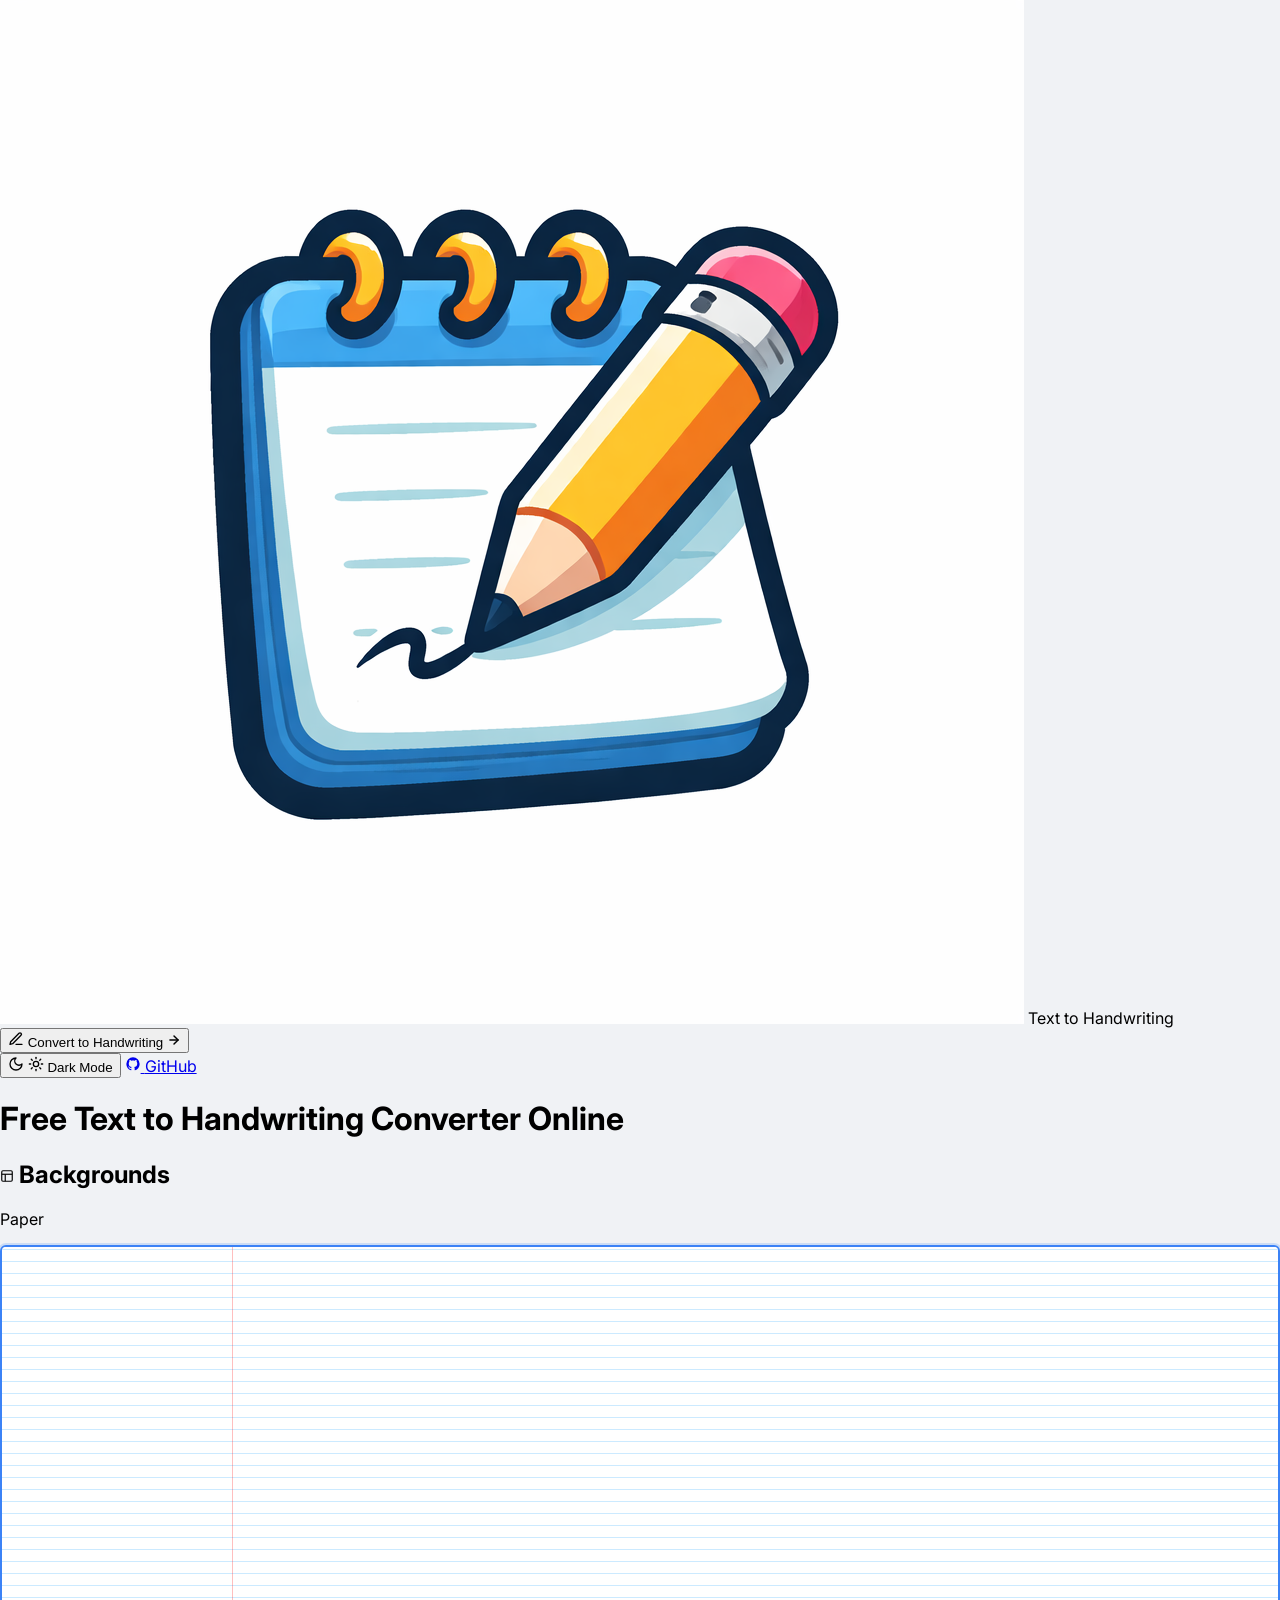
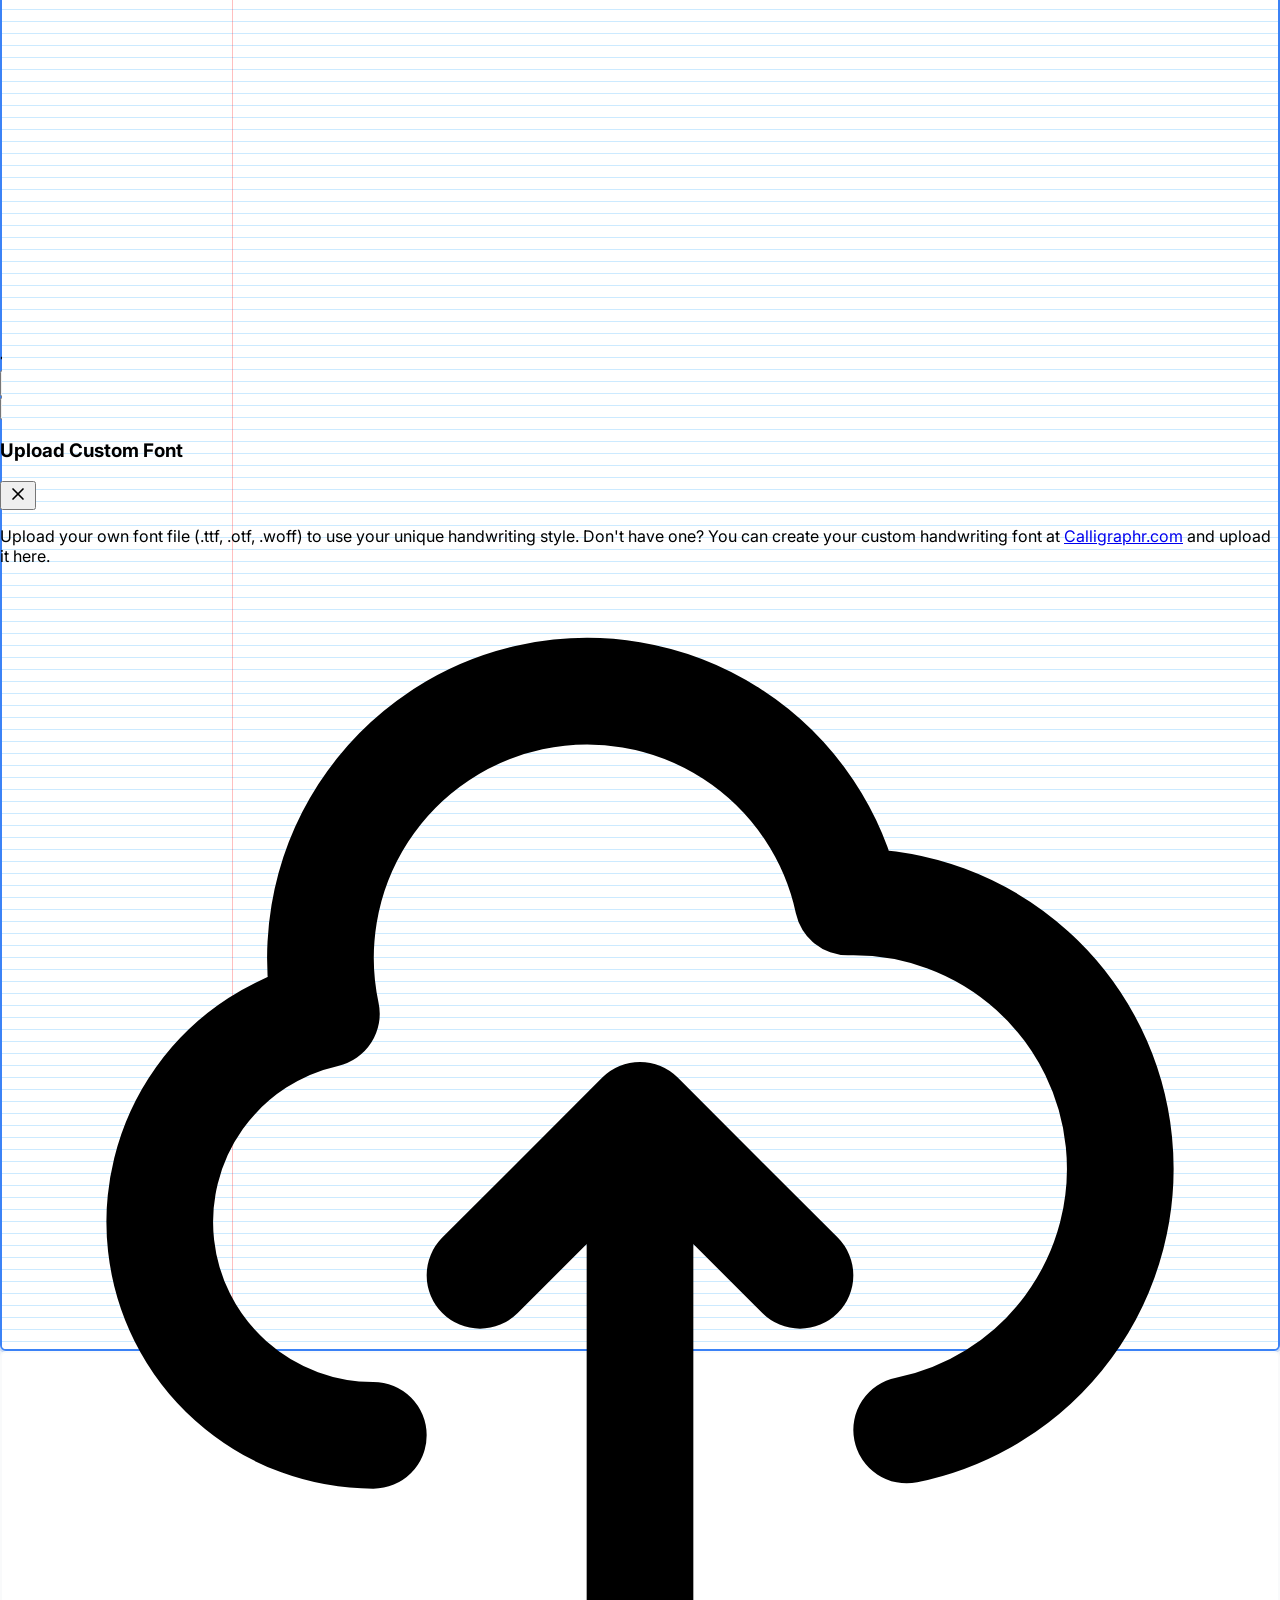
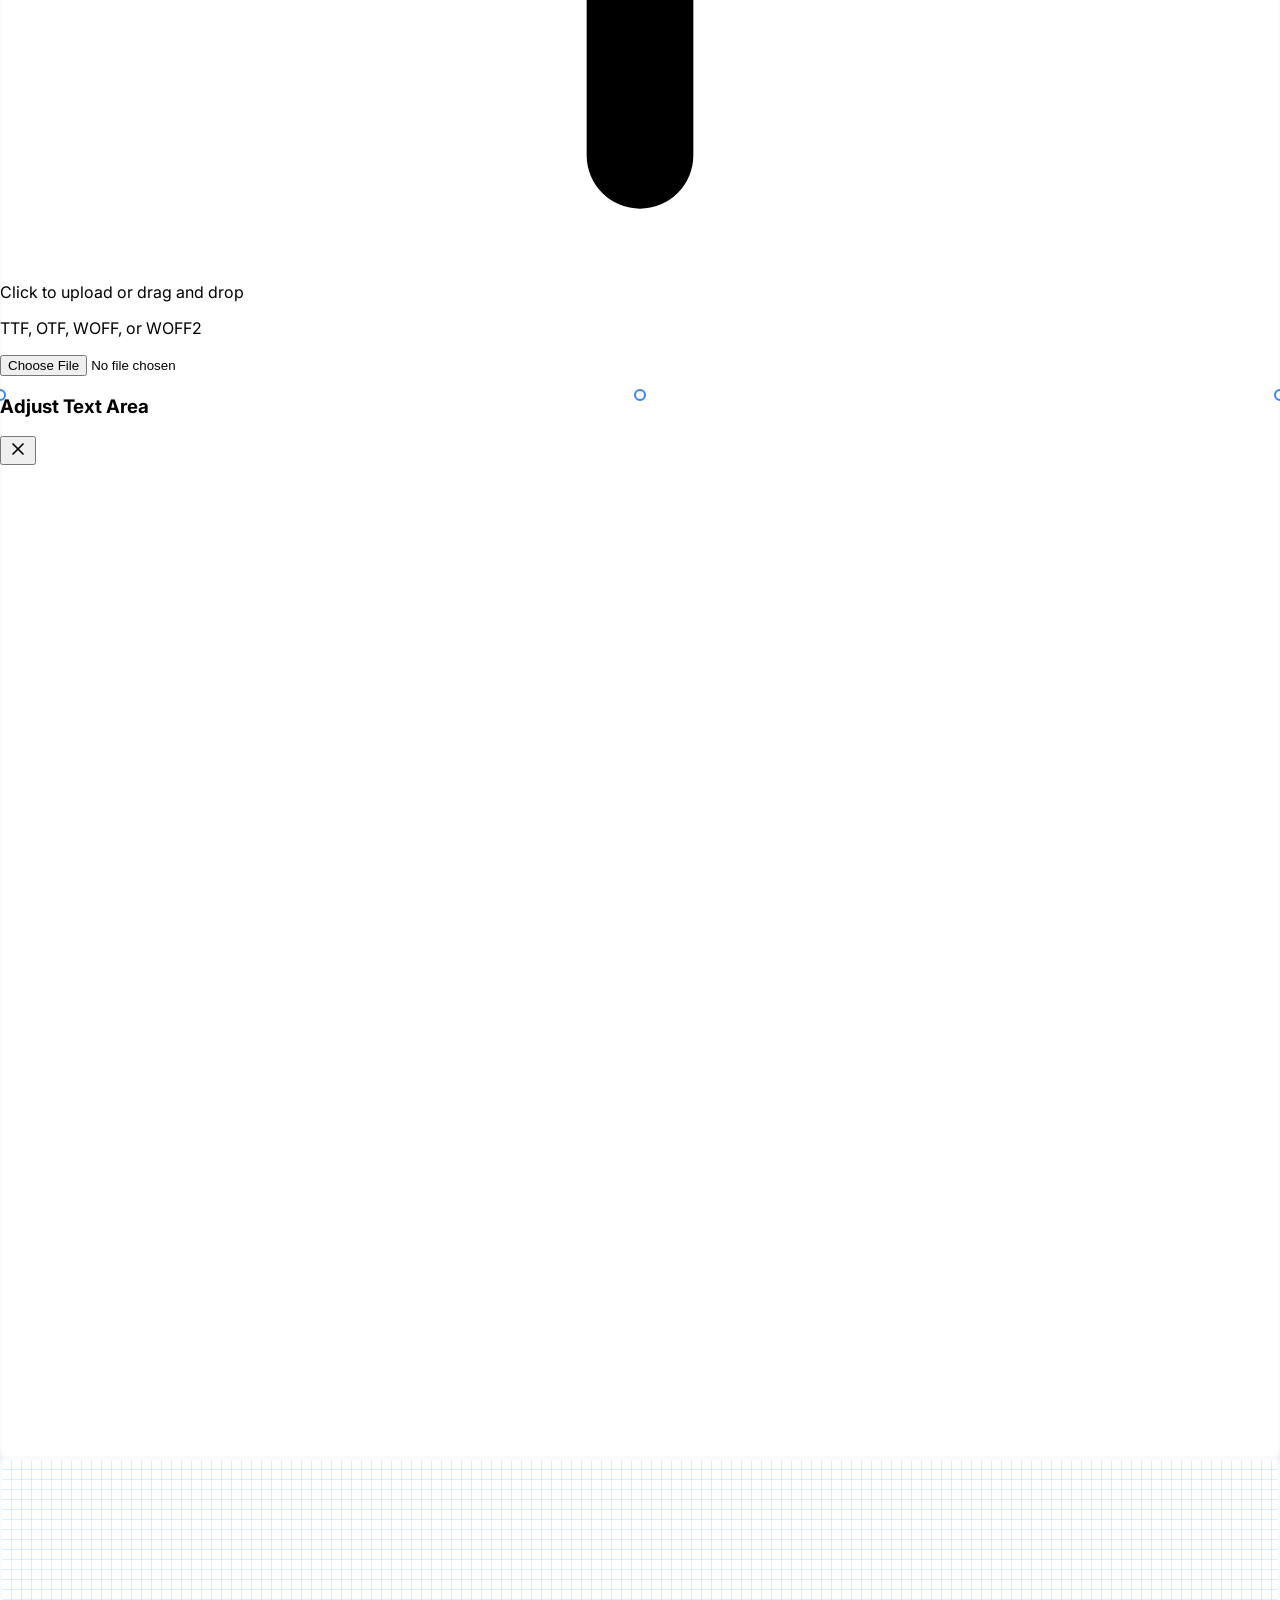
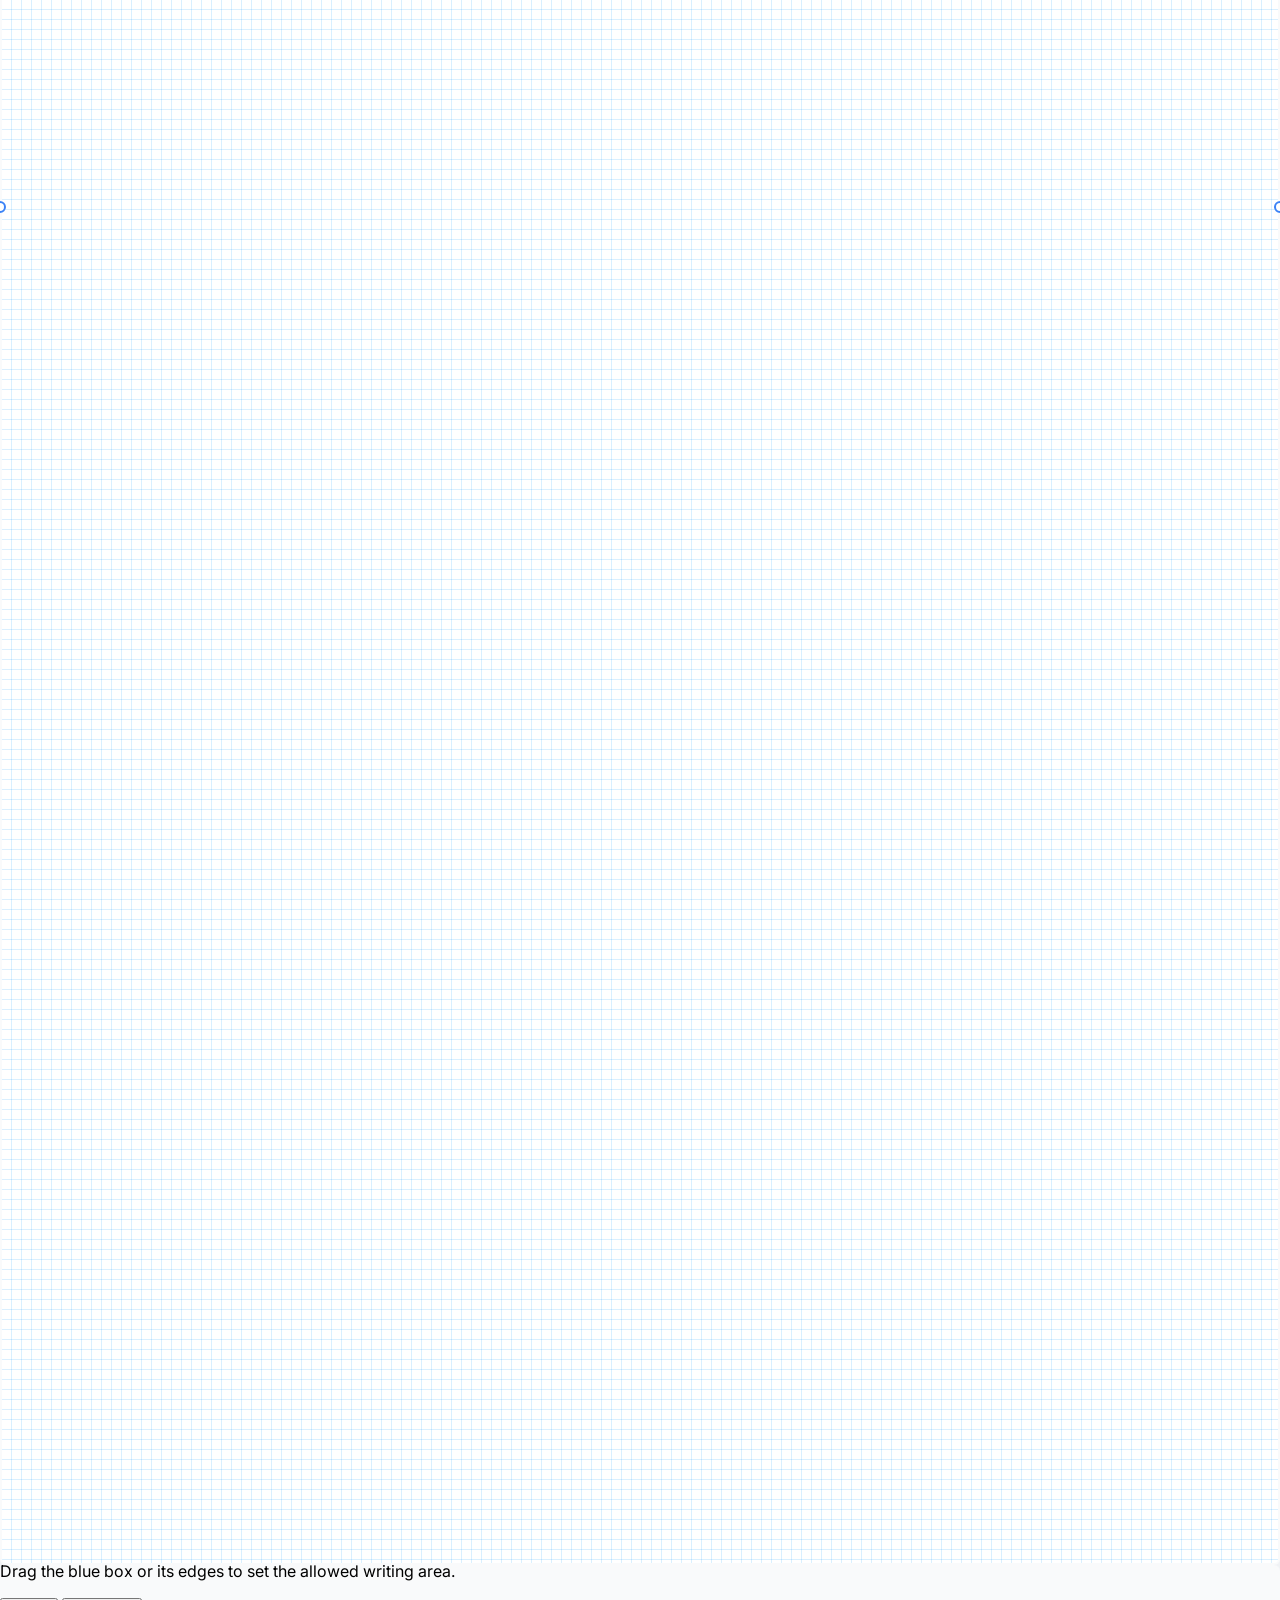
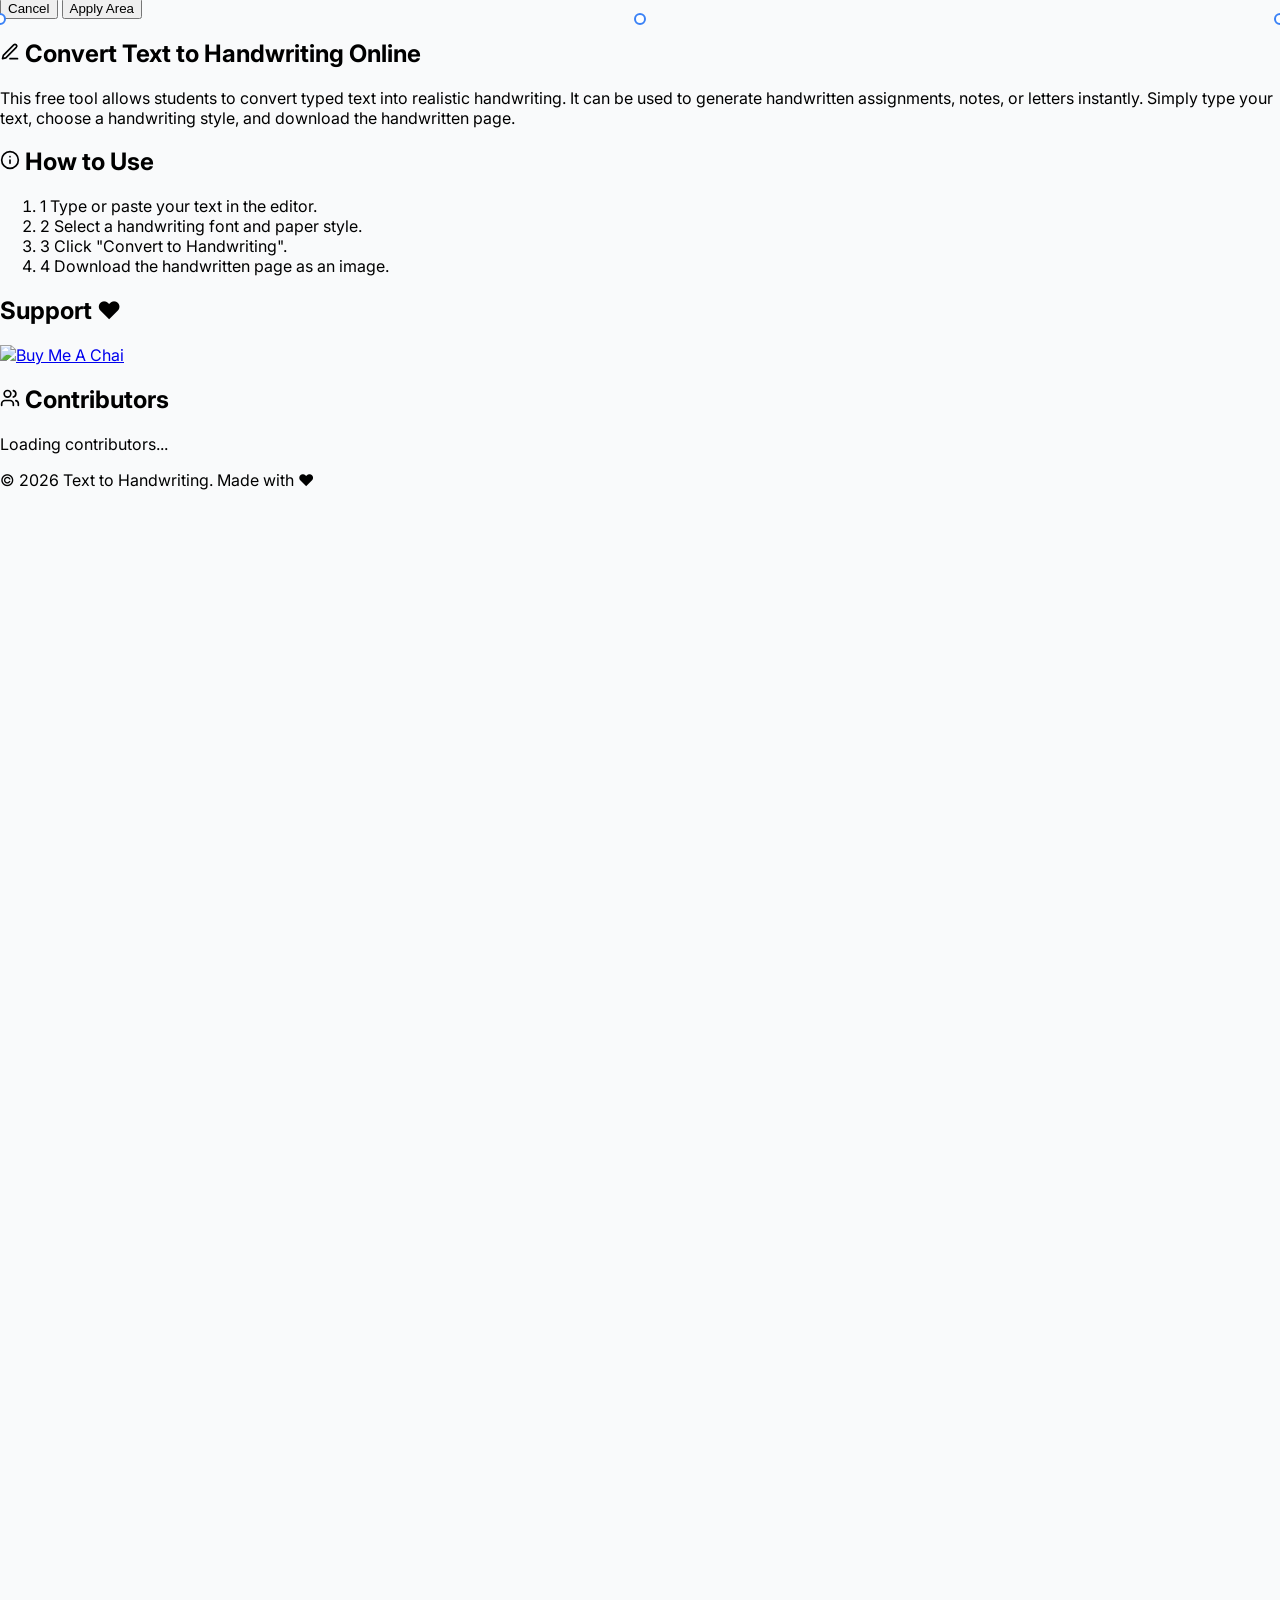
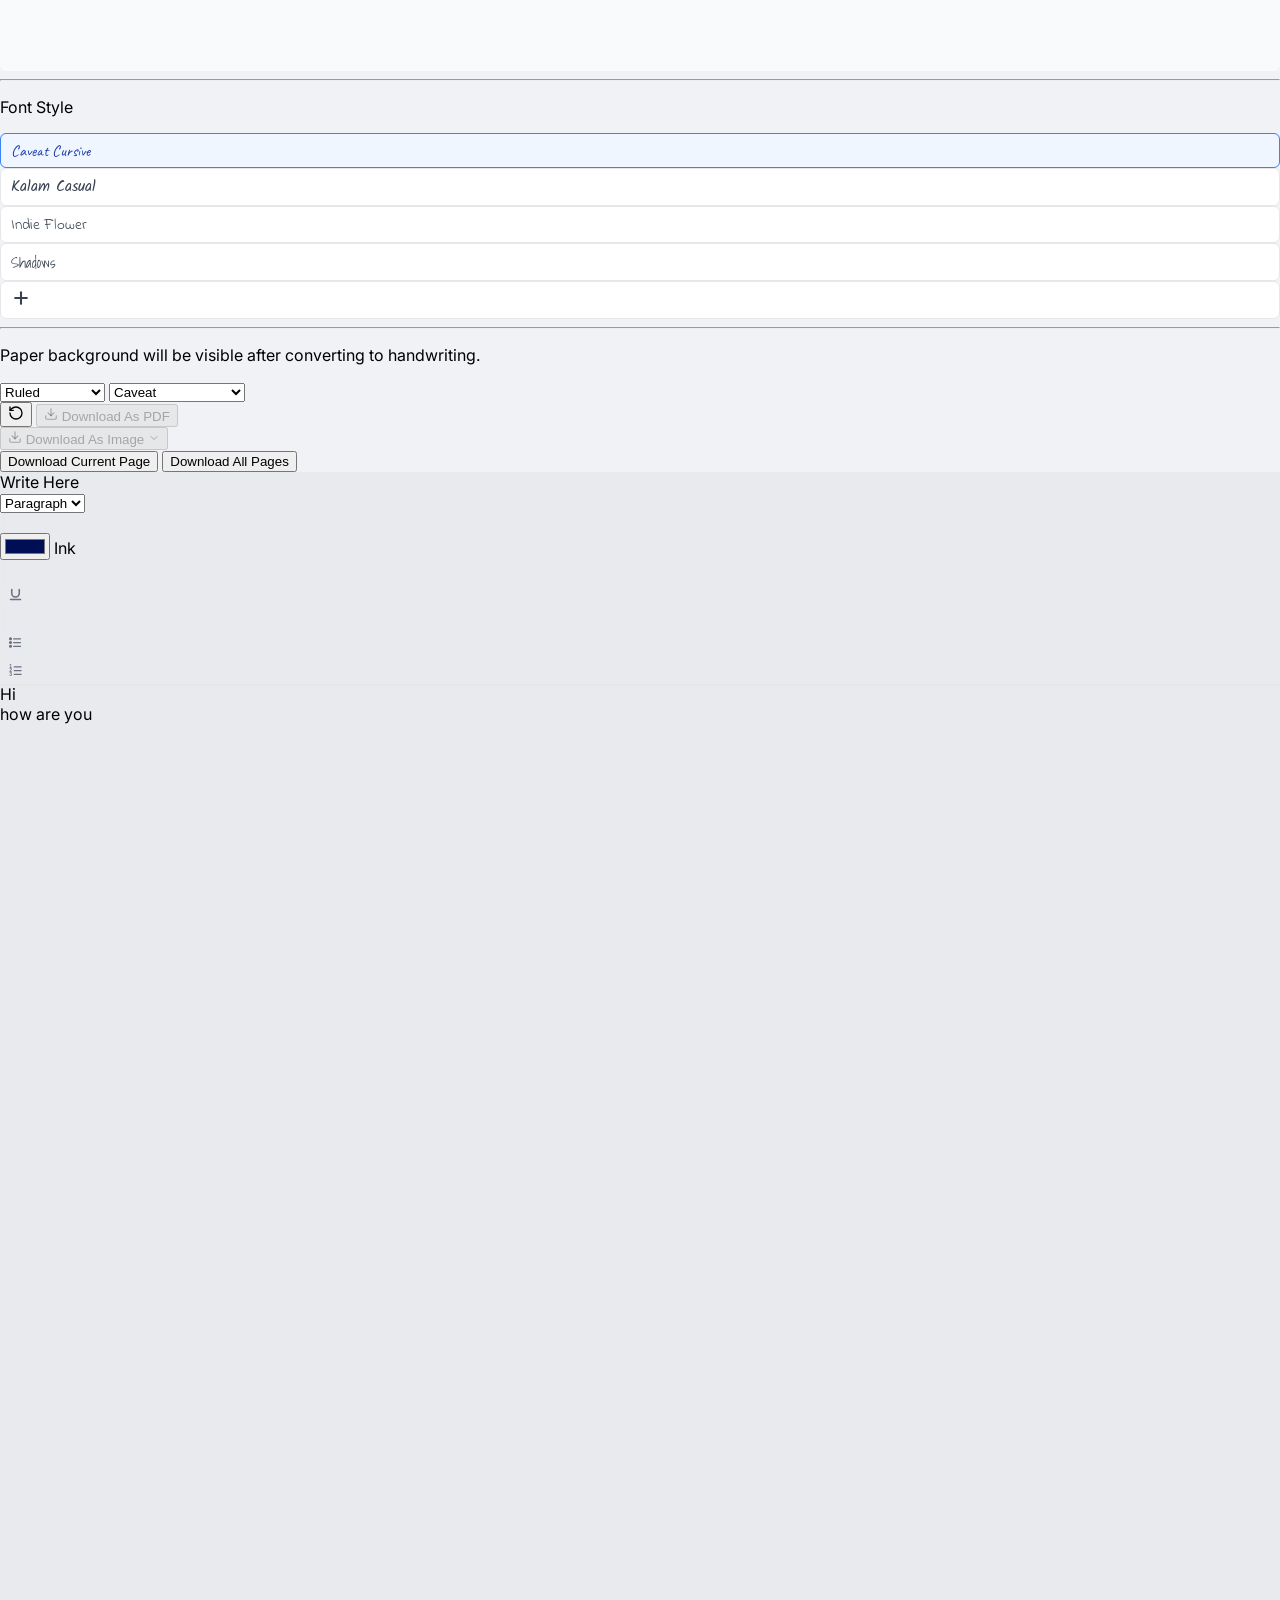
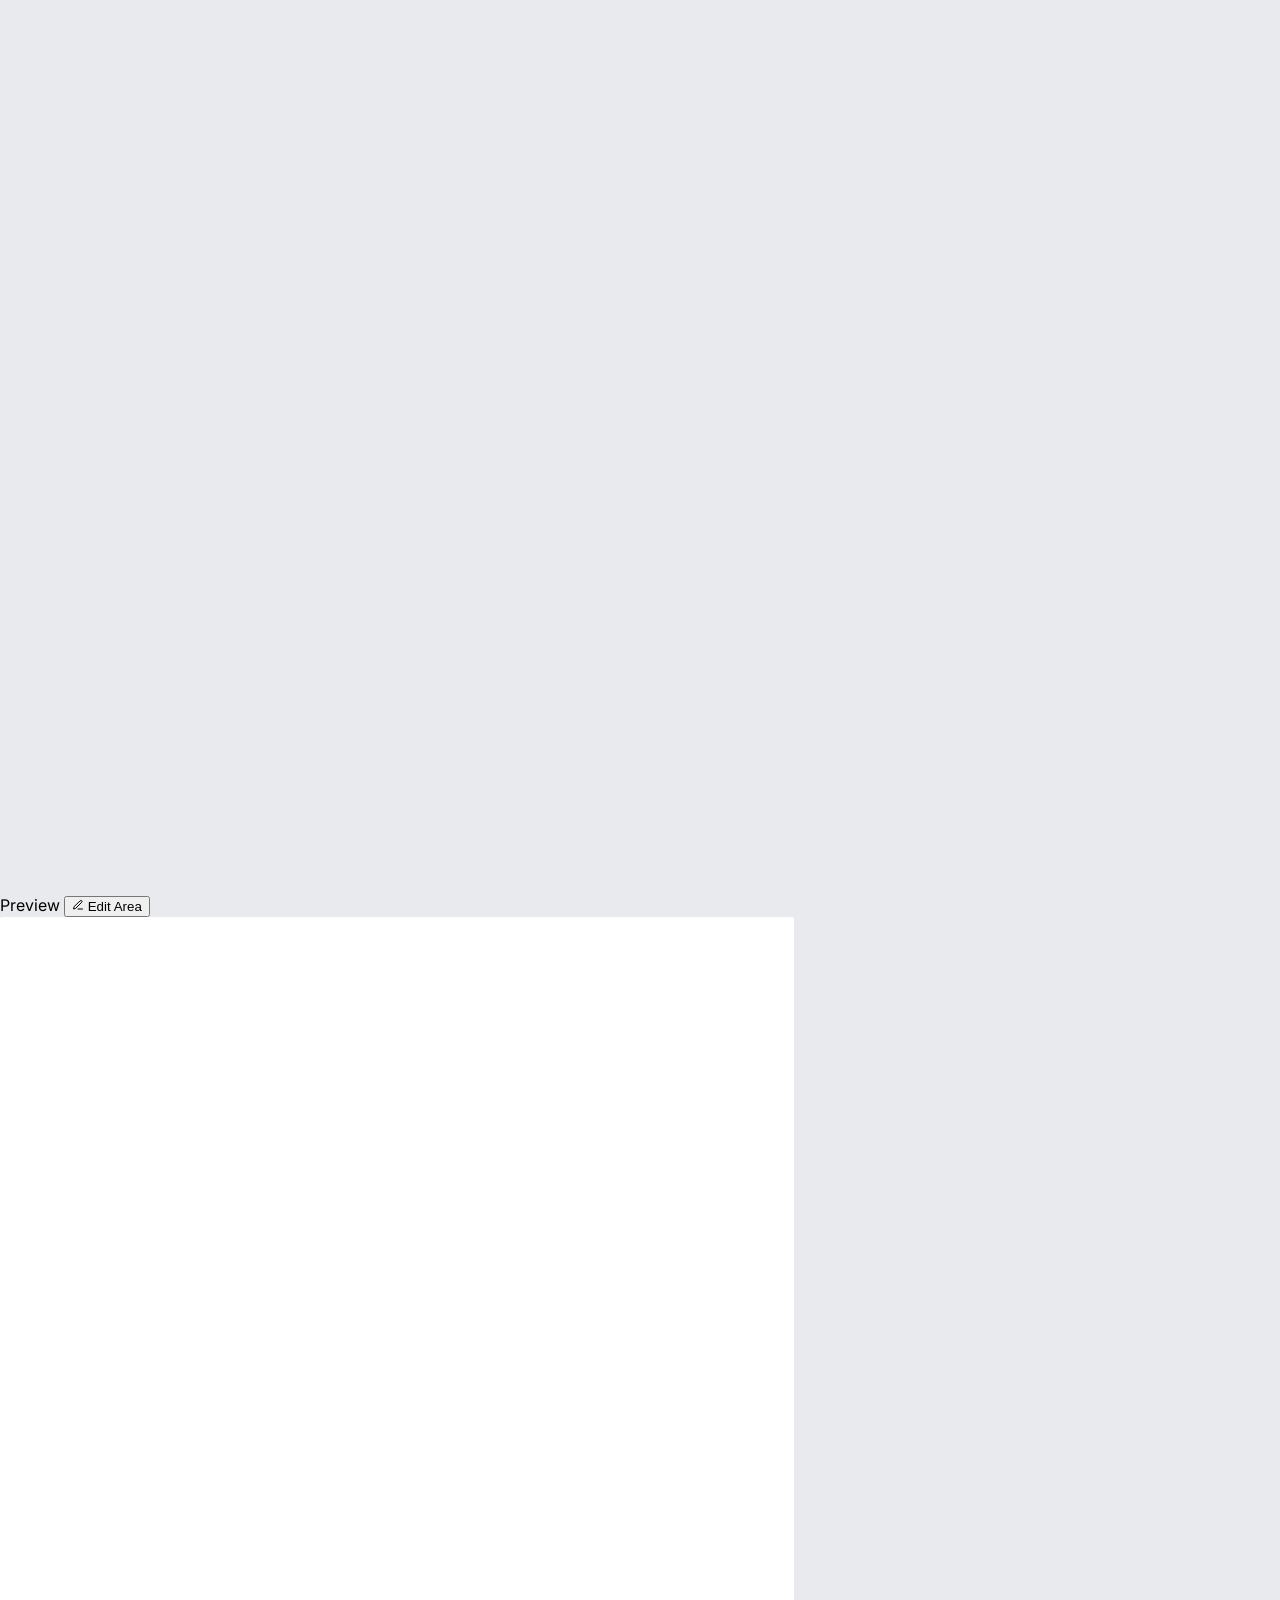
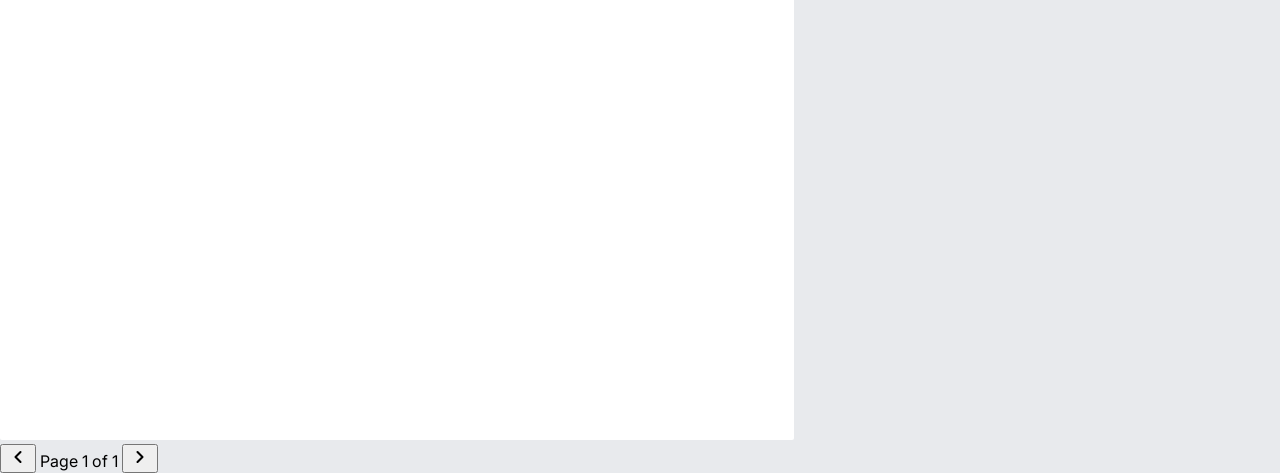
==== commit 58e676e4: "Fix: SVG disappearance on Downloading as PDF" ====
--- a/index.html
+++ b/index.html
@@ -9,6 +9,7 @@
     <link rel="canonical" href="https://vision39.github.io/txt-to-handwriting/">
     <title>Text to Handwriting Converter – Free Handwriting Generator for Assignments</title>
     <script src="https://cdn.tailwindcss.com"></script>
+    <script src="https://cdnjs.cloudflare.com/ajax/libs/jspdf/2.5.1/jspdf.umd.min.js"></script>
     <link rel="preconnect" href="https://fonts.googleapis.com">
     <link rel="preconnect" href="https://fonts.gstatic.com" crossorigin>
     <link href="https://fonts.googleapis.com/css2?family=Caveat:wght@400..700&family=Indie+Flower&family=Kalam:wght@300;400;700&family=Shadows+Into+Light&family=Inter:wght@400;500;600;700&display=swap" rel="stylesheet">
@@ -154,10 +155,14 @@
                     <button id="resetLayoutBtn" class="text-gray-400 hover:text-gray-600 transition-colors hidden" title="Reset dragged positions">
                         <svg width="16" height="16" viewBox="0 0 24 24" fill="none" stroke="currentColor" stroke-width="2" stroke-linecap="round" stroke-linejoin="round"><path d="M3 12a9 9 0 1 0 9-9 9.75 9.75 0 0 0-6.74 2.74L3 8"/><path d="M3 3v5h5"/></svg>
                     </button>
+                    <button id="downloadPDFBtn" class="bg-green-600 hover:bg-green-700 text-white text-xs font-semibold py-1.5 px-3 rounded transition-colors flex items-center gap-1 shadow-sm opacity-50 cursor-not-allowed" disabled>
+                        <svg xmlns="http://www.w3.org/2000/svg" width="14" height="14" viewBox="0 0 24 24" fill="none" stroke="currentColor" stroke-width="2" stroke-linecap="round" stroke-linejoin="round"><path d="M21 15v4a2 2 0 0 1-2 2H5a2 2 0 0 1-2-2v-4"/><polyline points="7 10 12 15 17 10"/><line x1="12" y1="15" x2="12" y2="3"/></svg>
+                        <span id="downloadPDFBtnText">Download As PDF</span>
+                    </button>
                     <div class="relative inline-block text-left" id="downloadDropdownContainer">
                         <button id="downloadBtn" class="bg-green-600 hover:bg-green-700 text-white text-xs font-semibold py-1.5 px-3 rounded transition-colors flex items-center gap-1 shadow-sm opacity-50 cursor-not-allowed" disabled>
                             <svg xmlns="http://www.w3.org/2000/svg" width="14" height="14" viewBox="0 0 24 24" fill="none" stroke="currentColor" stroke-width="2" stroke-linecap="round" stroke-linejoin="round"><path d="M21 15v4a2 2 0 0 1-2 2H5a2 2 0 0 1-2-2v-4"/><polyline points="7 10 12 15 17 10"/><line x1="12" y1="15" x2="12" y2="3"/></svg>
-                            <span id="downloadBtnText">Download</span>
+                            <span id="downloadBtnText">Download As Image</span>
                             <svg id="downloadDropdownIcon" class="hidden ml-1 opacity-80" xmlns="http://www.w3.org/2000/svg" width="12" height="12" viewBox="0 0 24 24" fill="none" stroke="currentColor" stroke-width="2" stroke-linecap="round" stroke-linejoin="round"><path d="m6 9 6 6 6-6"/></svg>
                         </button>
                         <div id="downloadMenu" class="hidden origin-top-right absolute right-0 mt-2 w-44 rounded-md shadow-lg bg-white ring-1 ring-black ring-opacity-5 focus:outline-none z-50">
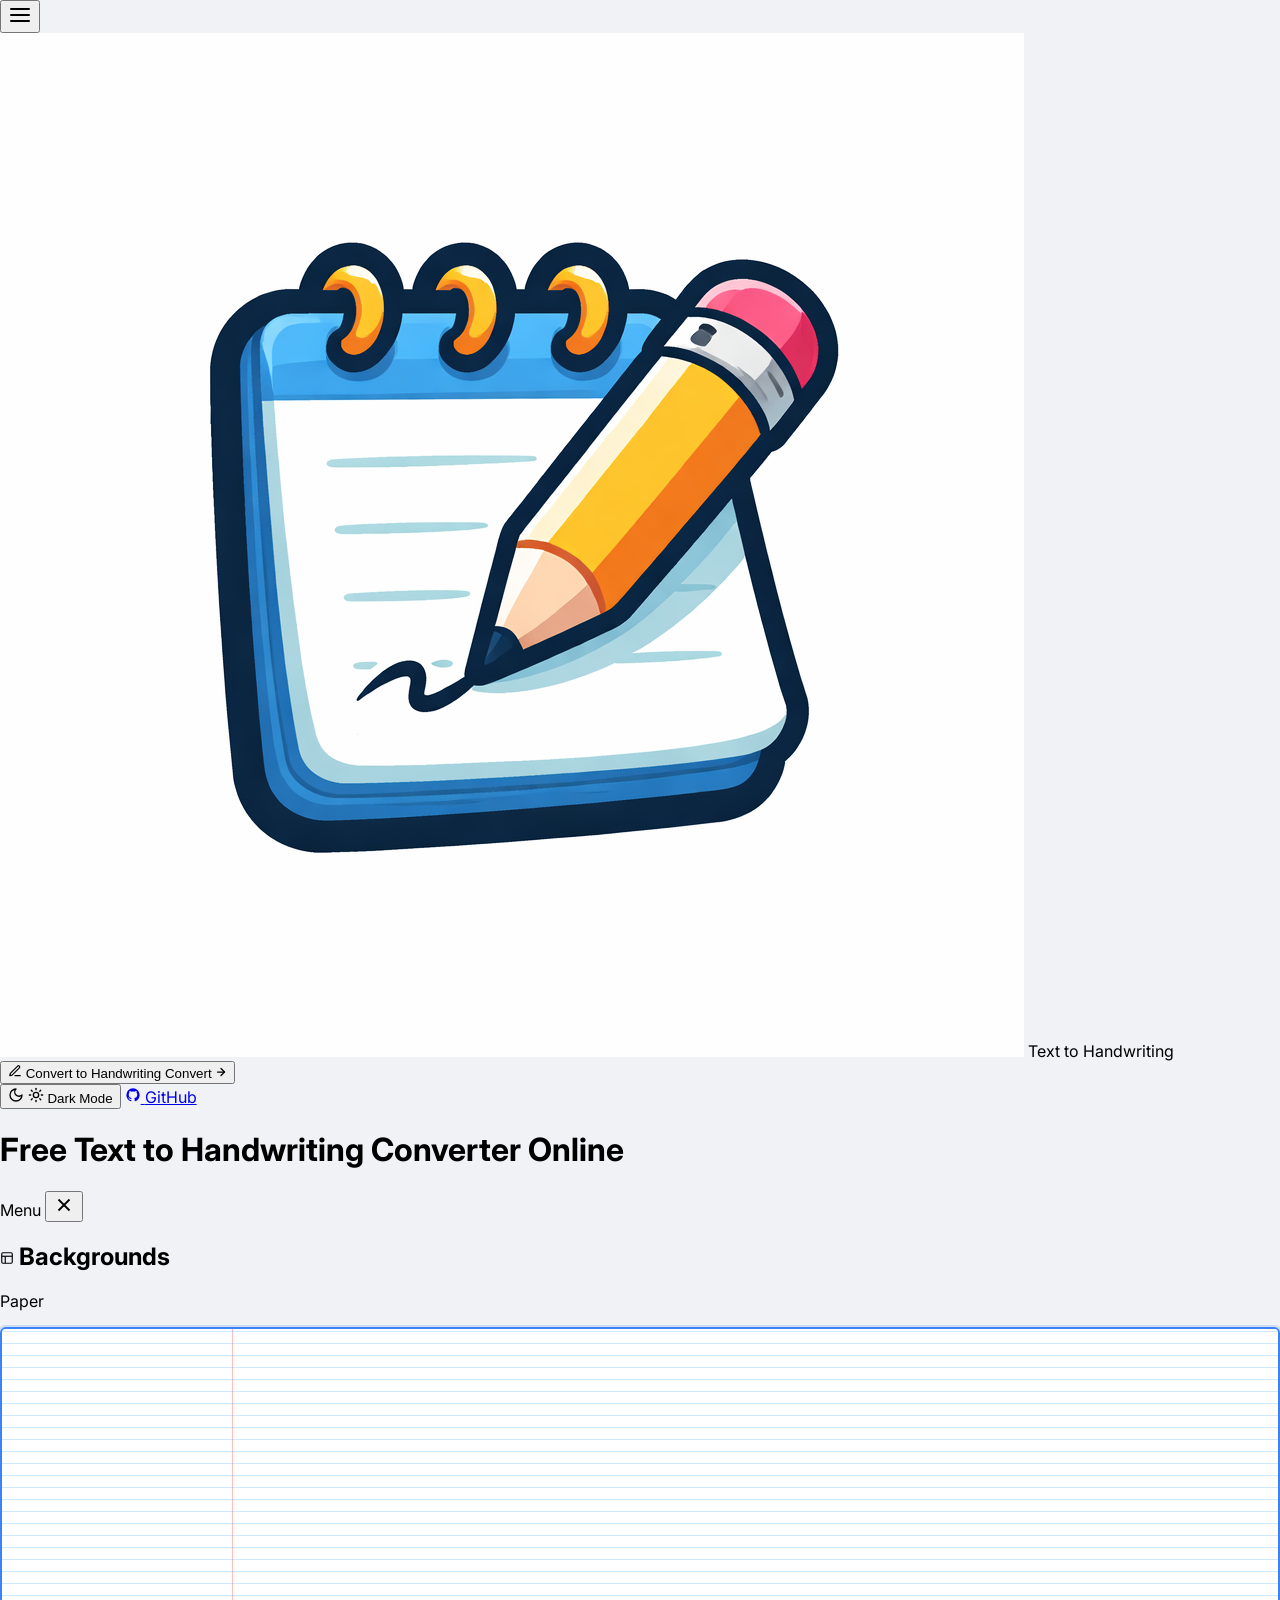
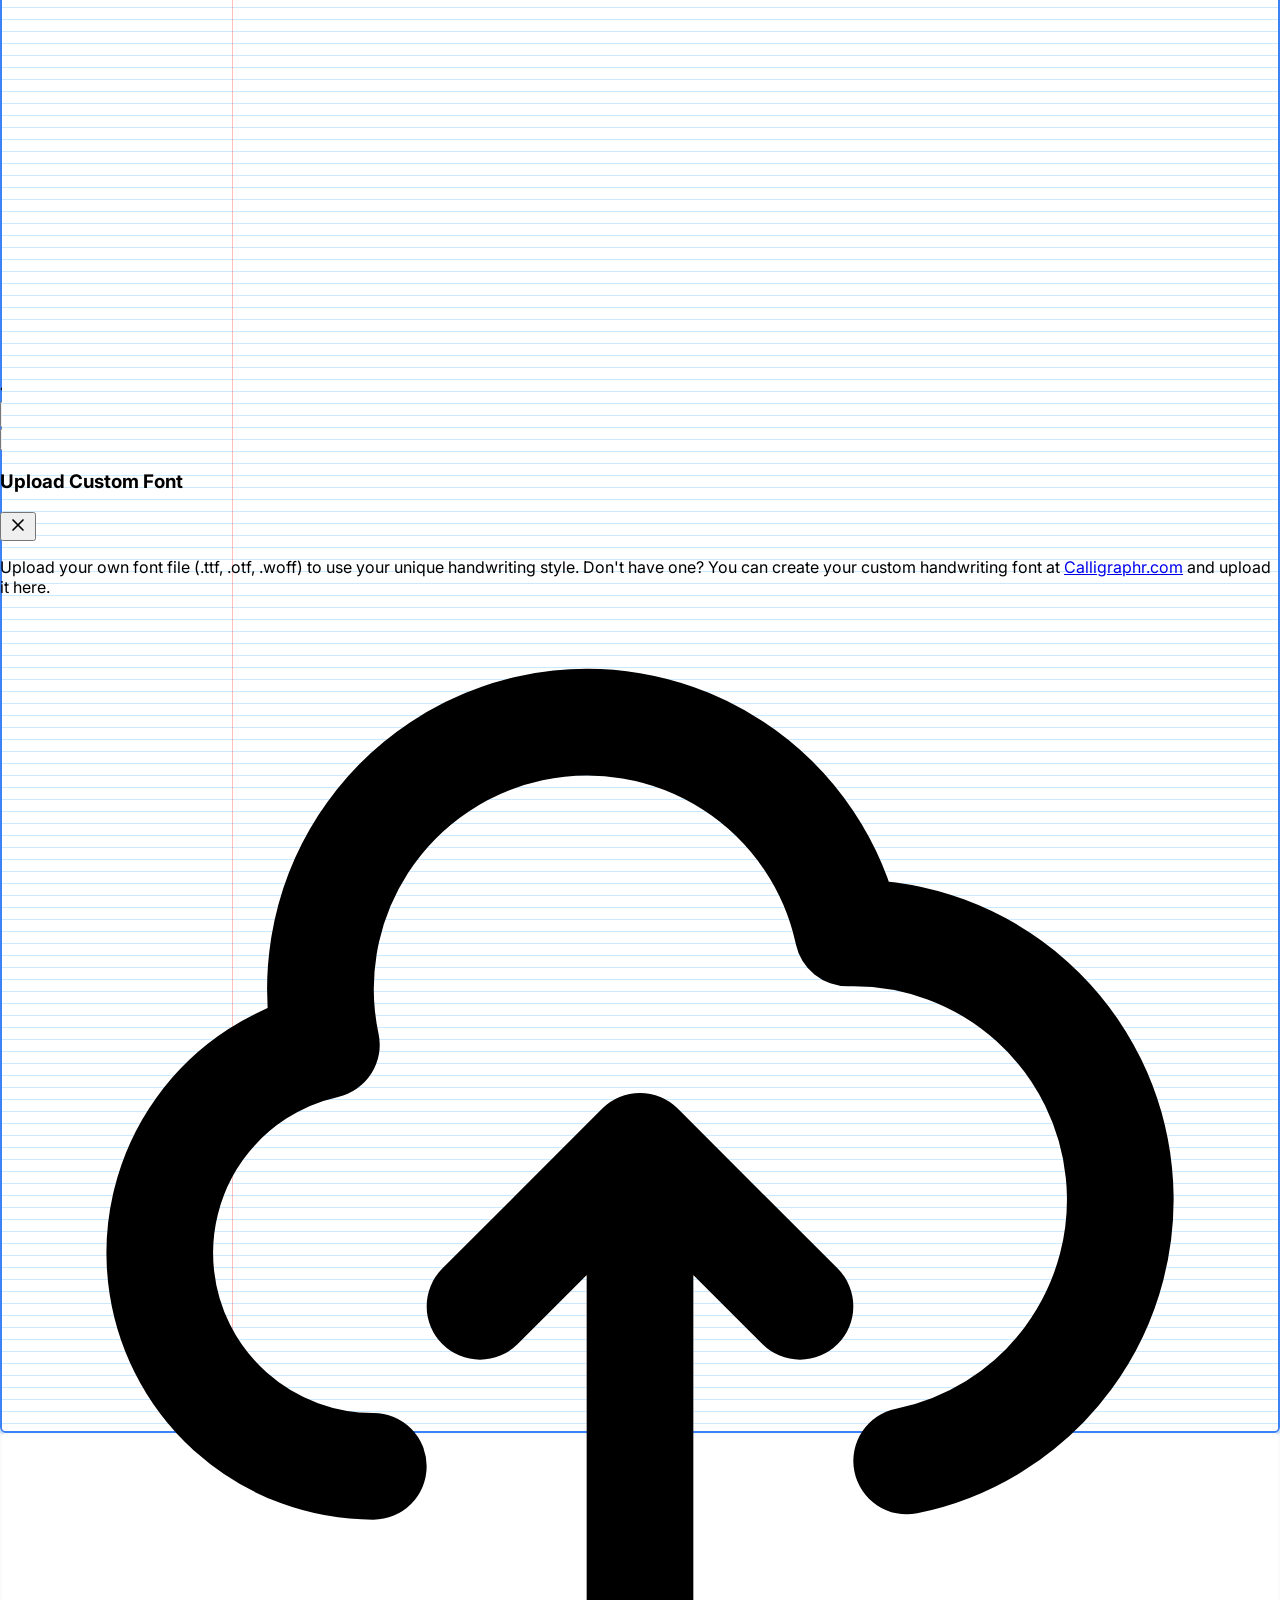
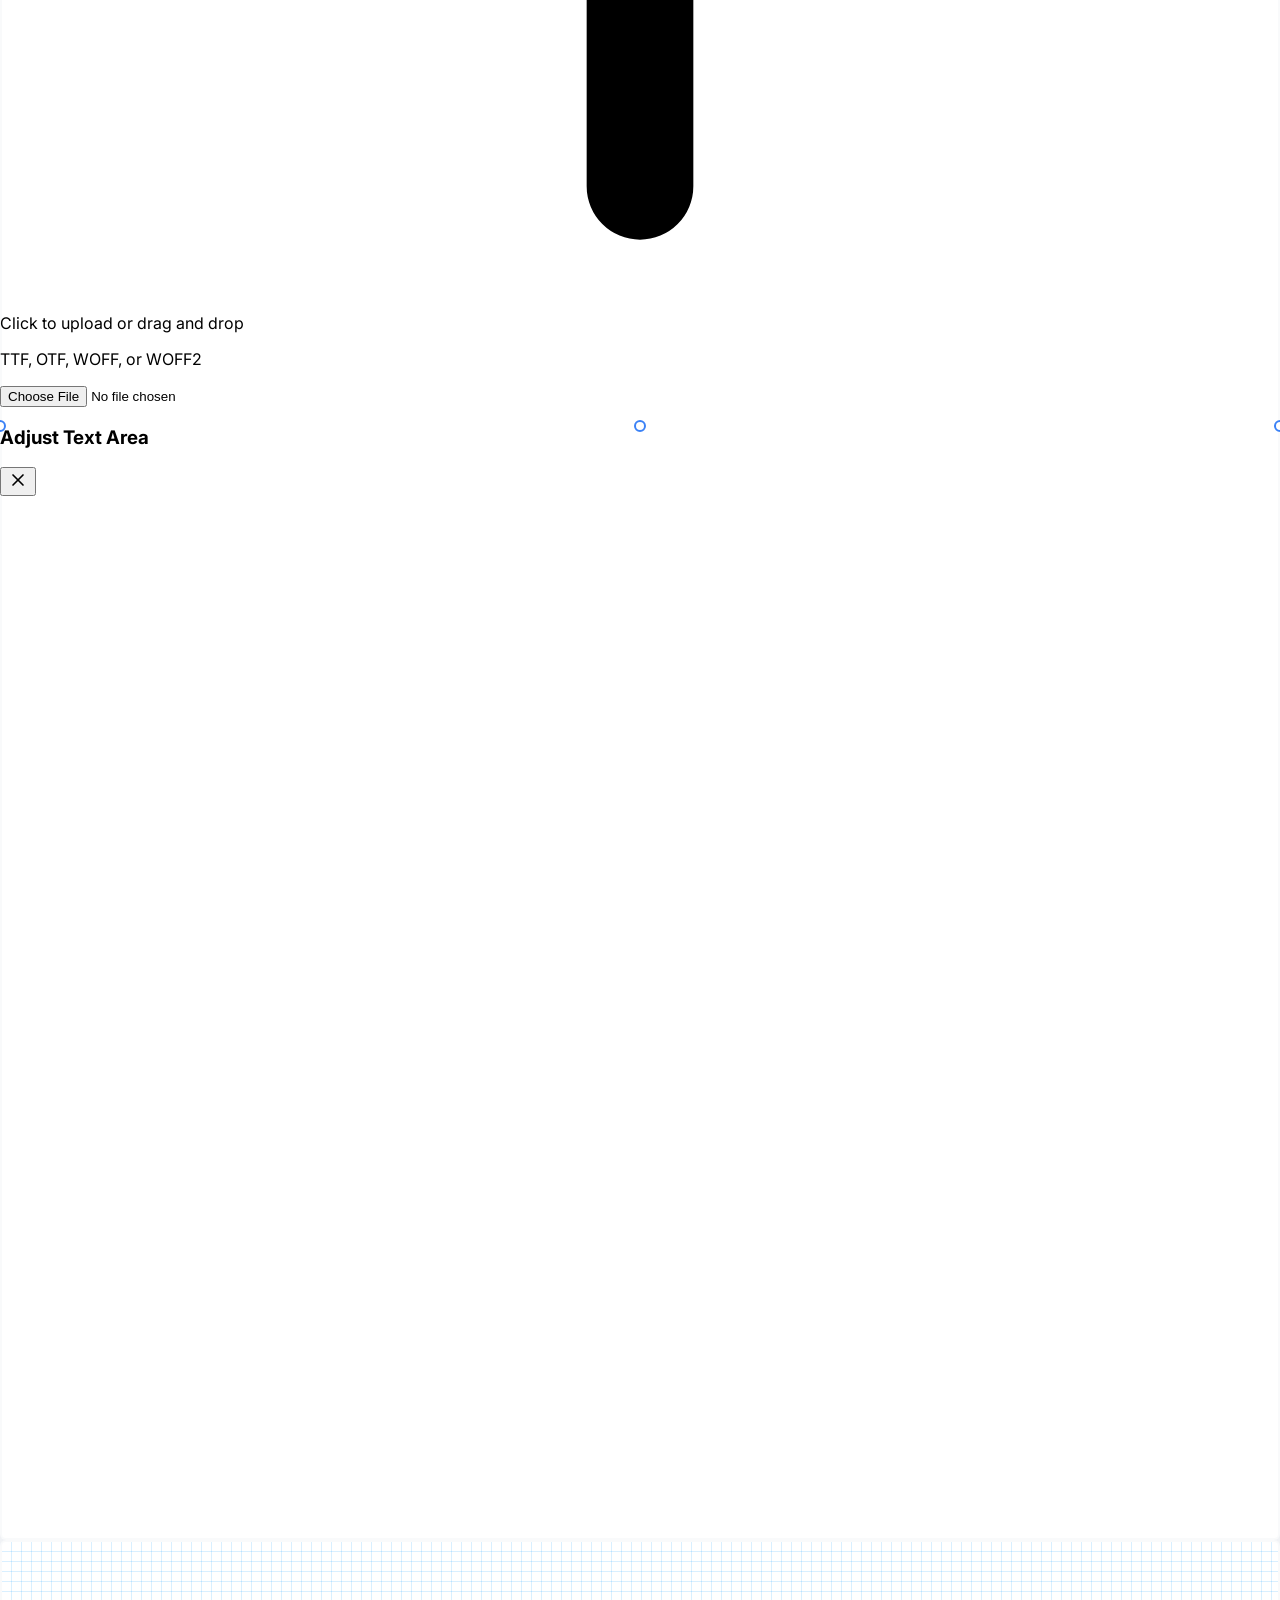
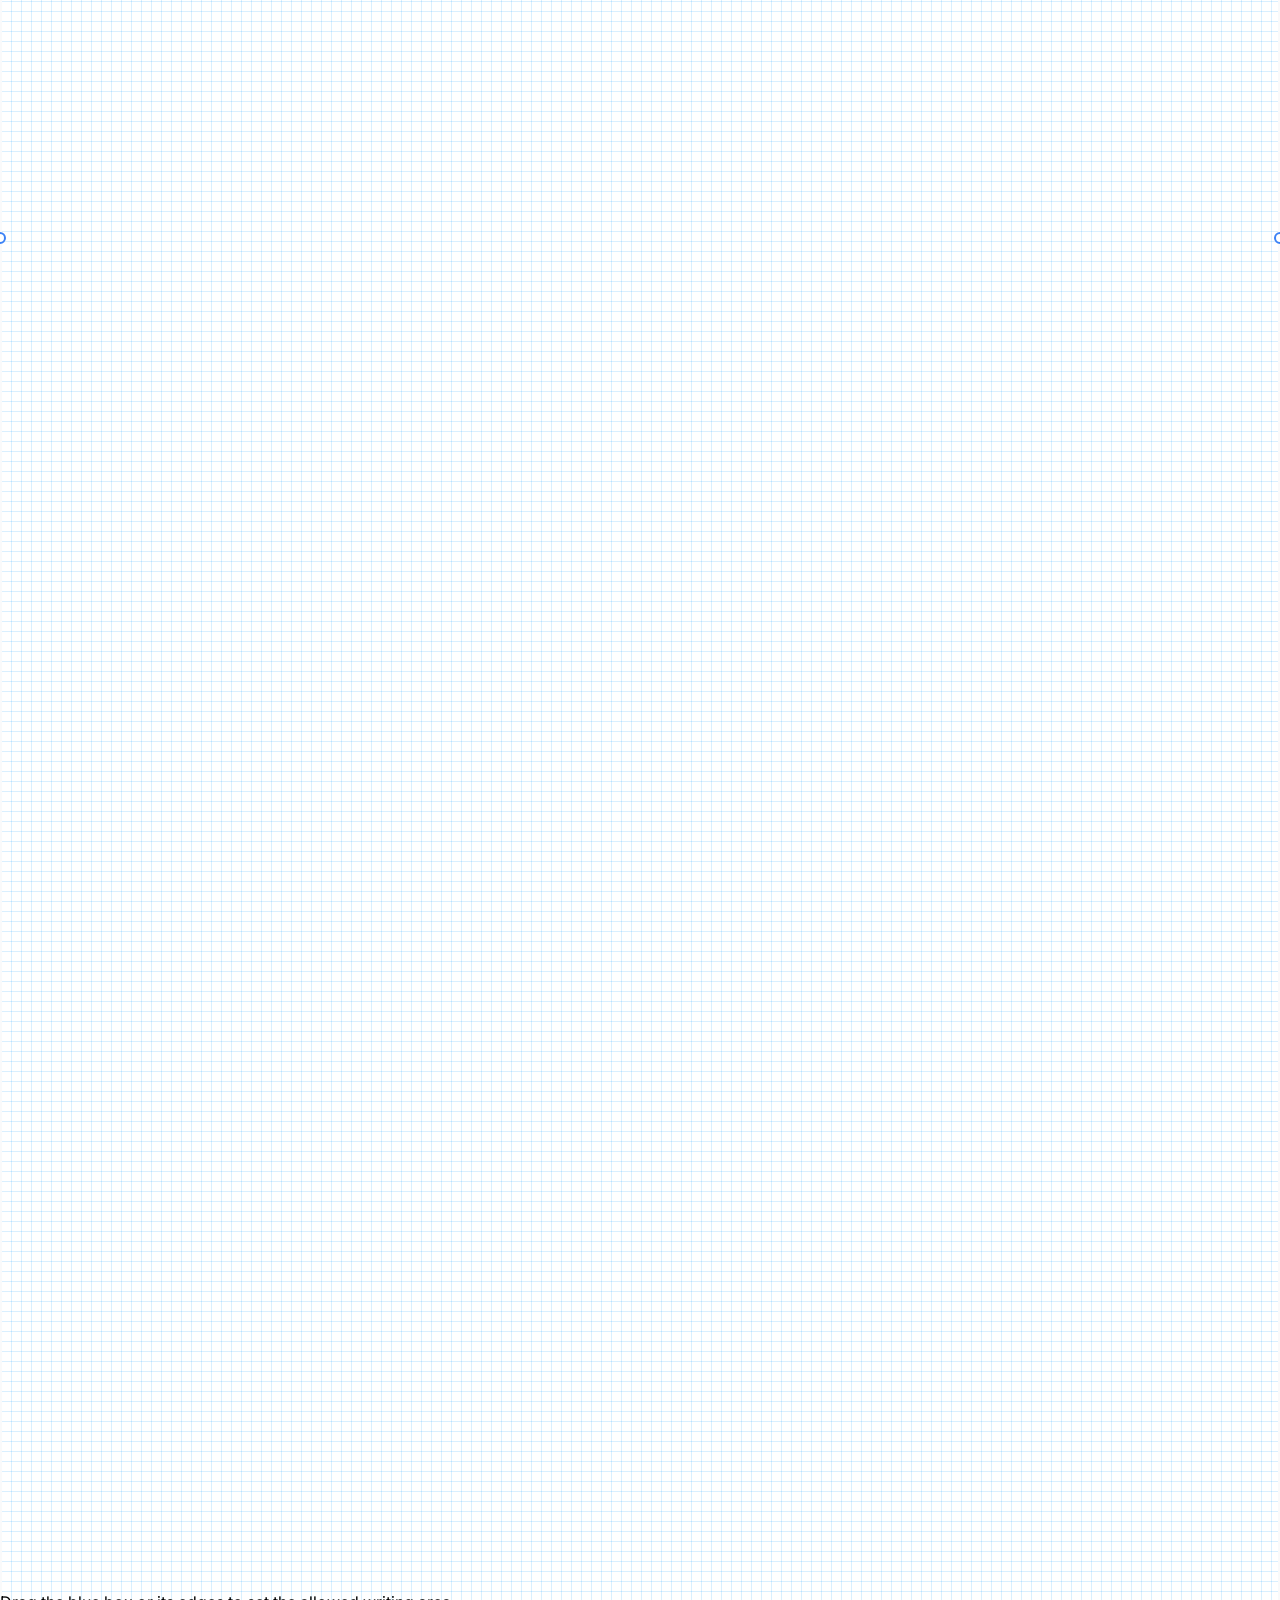
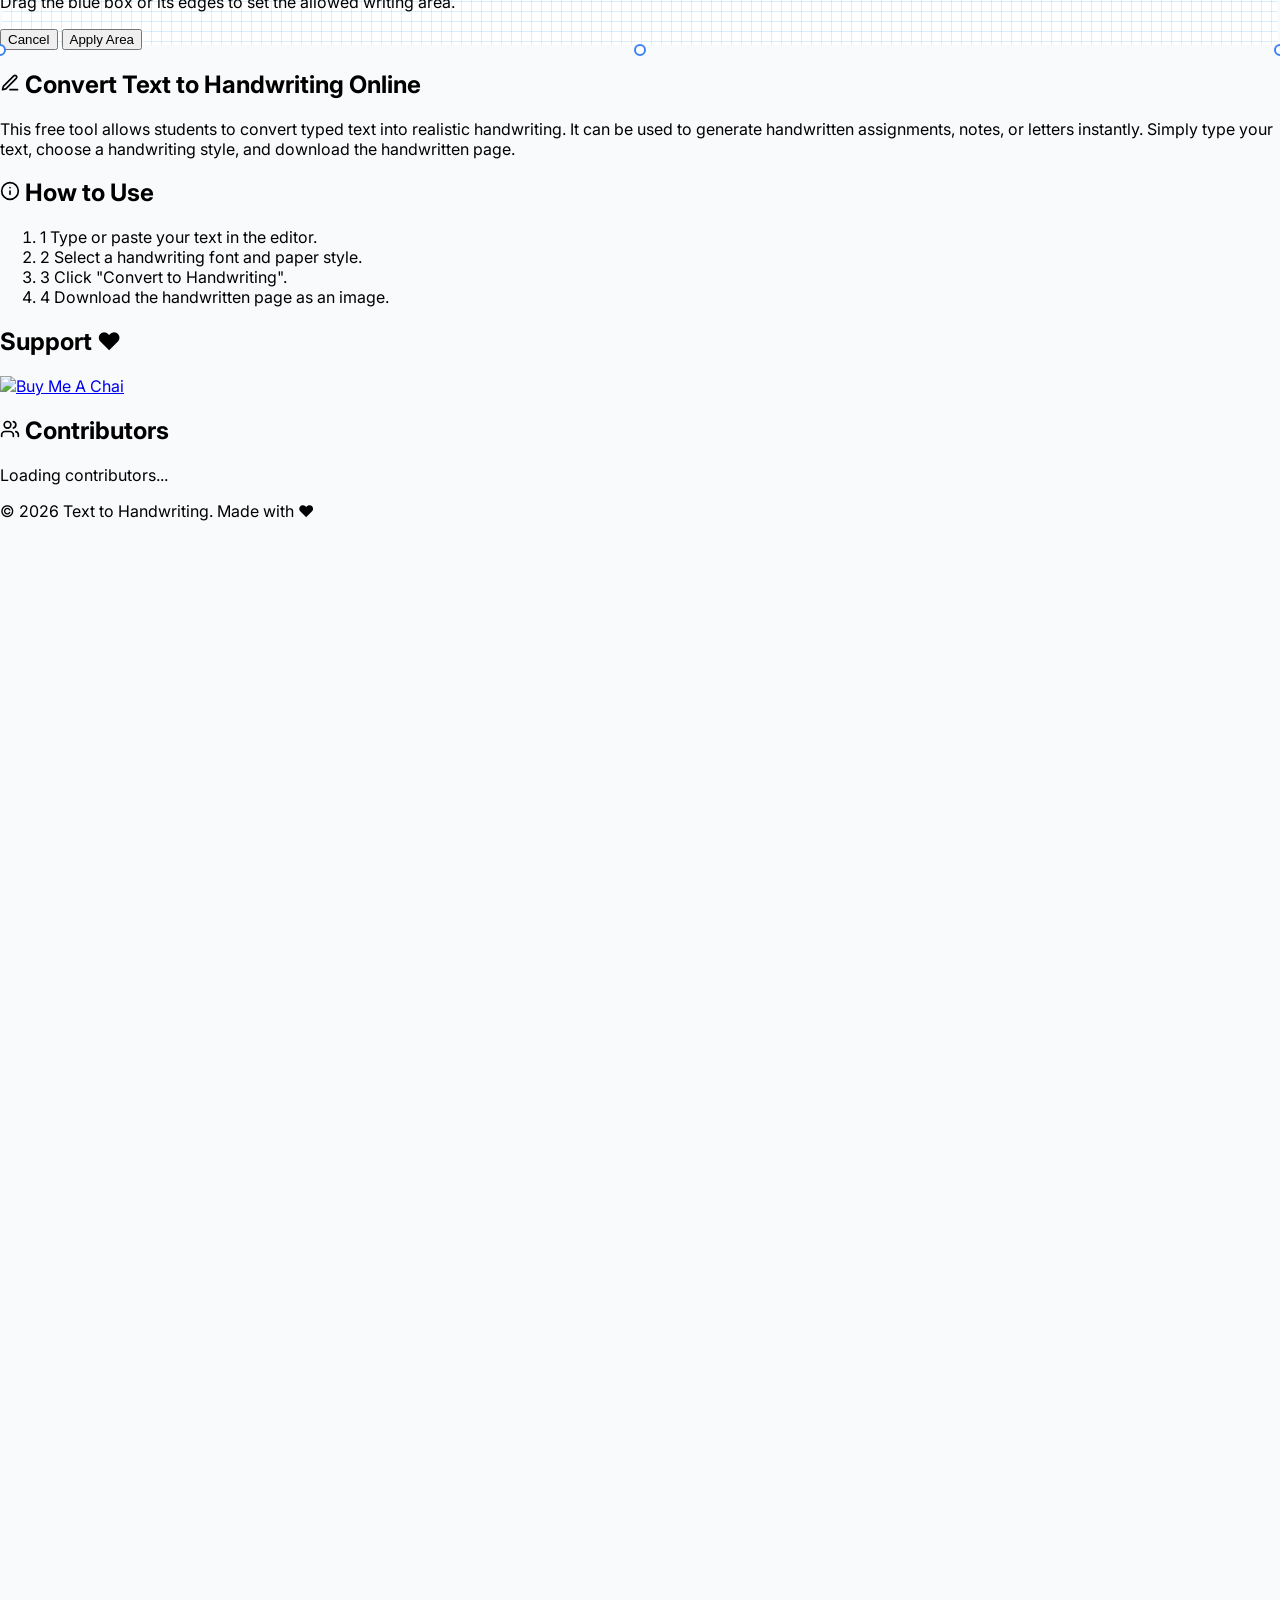
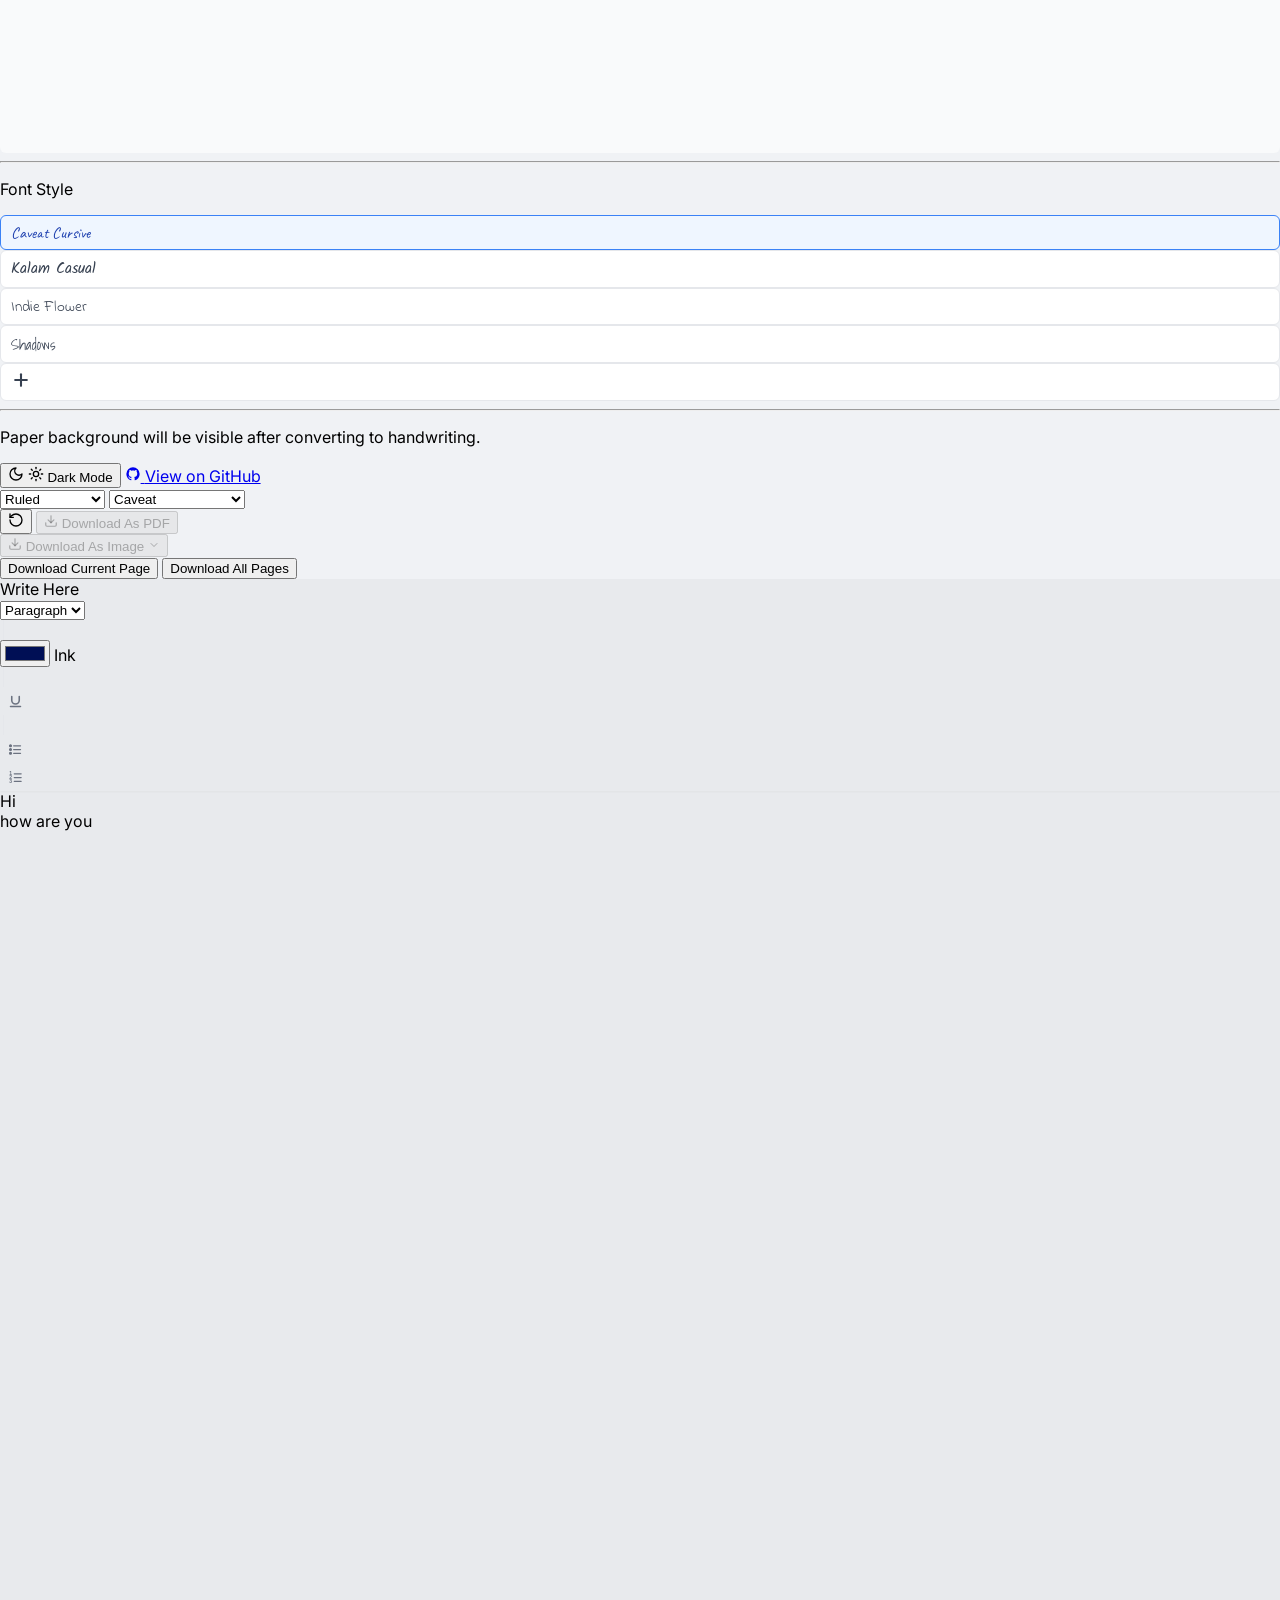
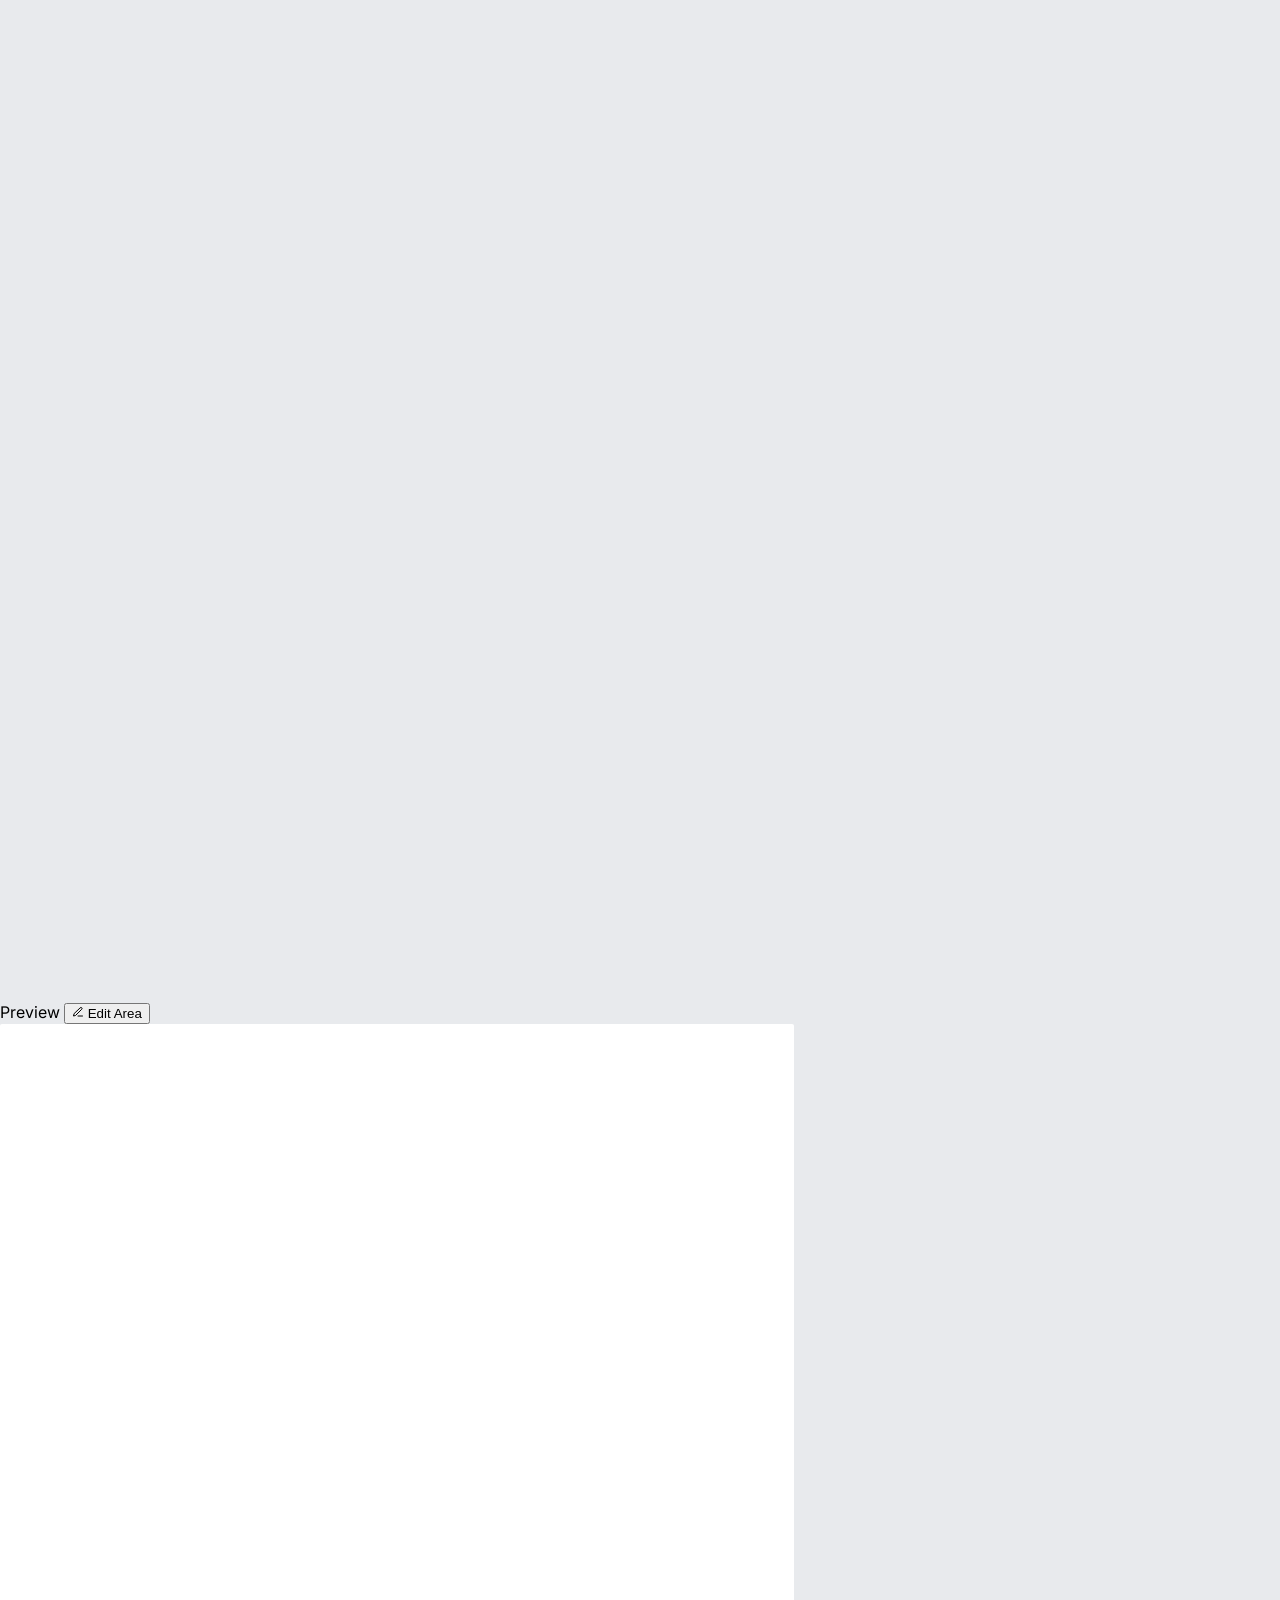
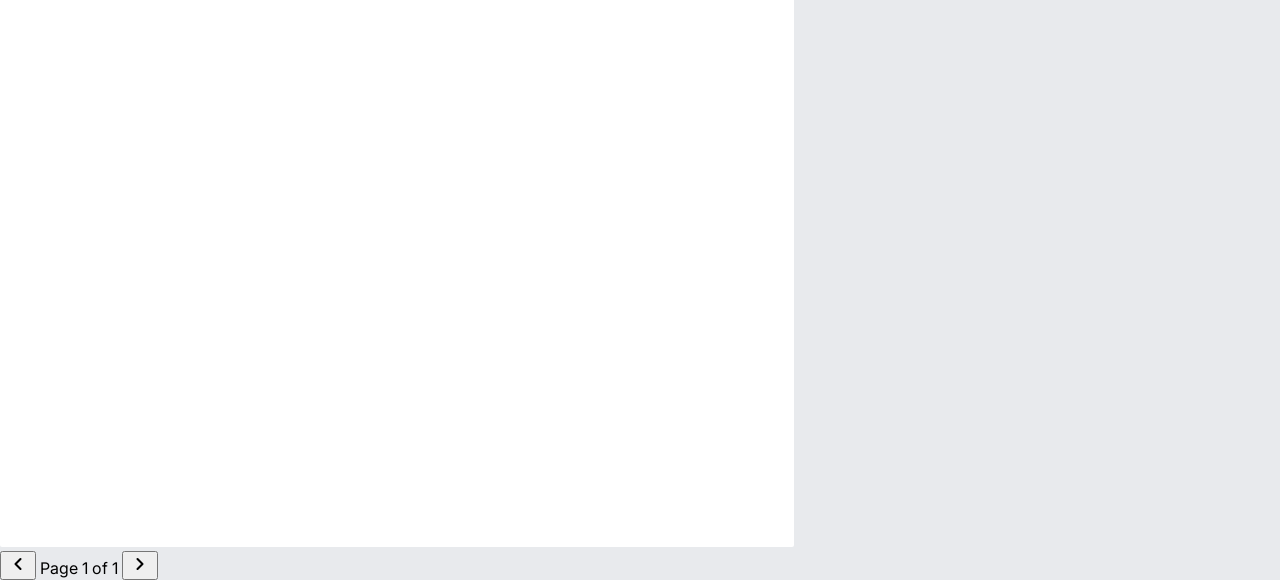
==== commit bd008938: "fix: Mobile Responsiveness" ====
--- a/index.html
+++ b/index.html
@@ -19,45 +19,38 @@
 <body class="min-h-screen text-gray-800 flex flex-col" style="font-family:'Inter',sans-serif; background:#f0f2f5;">
 
     <!-- Top Bar -->
-    <header class="bg-white border-b border-gray-200 px-4 py-2.5 flex items-center justify-between sticky top-0 z-40 shadow-sm">
-        <div class="flex items-center gap-2 cursor-pointer">
-            <img id="siteLogo" src="assets/picture/icon.png" alt="Logo" class="w-10 h-10 object-contain">
-            <span class="text-base font-bold text-gray-900">Text to Handwriting</span>
-        </div>
-
-        <button id="generateBtn" class="bg-blue-600 hover:bg-blue-700 text-white text-sm font-semibold py-2 px-5 rounded-lg transition-all shadow-md flex items-center gap-2">
-            <svg xmlns="http://www.w3.org/2000/svg" width="16" height="16" viewBox="0 0 24 24" fill="none" stroke="currentColor" stroke-width="2" stroke-linecap="round" stroke-linejoin="round"><path d="M12 20h9"/><path d="M16.5 3.5a2.12 2.12 0 0 1 3 3L7 19l-4 1 1-4Z"/></svg>
-            Convert to Handwriting
-            <svg xmlns="http://www.w3.org/2000/svg" width="14" height="14" viewBox="0 0 24 24" fill="none" stroke="currentColor" stroke-width="2.5" stroke-linecap="round" stroke-linejoin="round"><path d="M5 12h14"/><path d="m12 5 7 7-7 7"/></svg>
-        </button>
-
-        <div class="flex items-center justify-end gap-2 md:gap-3">
-        
-            <button id="dark-mode-toggle" aria-label="Switch to dark mode" aria-pressed="false"
-                class="group flex items-center gap-2 bg-white hover:bg-gray-50 border border-gray-200 hover:border-gray-900 text-gray-600 hover:text-gray-900 px-3 md:px-4 py-1.5 rounded-full shadow-sm hover:shadow transition-all duration-300 text-xs font-semibold"
-                title="Toggle Dark Mode">
-            
-                <svg id="moon-icon" xmlns="http://www.w3.org/2000/svg" width="16" height="16" viewBox="0 0 24 24" fill="none"
-                    stroke="currentColor" stroke-width="2" stroke-linecap="round" stroke-linejoin="round"
-                    class="group-hover:scale-110 transition-transform duration-300 block">
+    <header class="bg-white border-b border-gray-200 px-3 md:px-4 py-2.5 flex items-center justify-between sticky top-0 z-40 shadow-sm gap-2">
+        <!-- Left: Hamburger & Logo -->
+        <div class="flex-1 flex items-center gap-2 md:gap-3">
+            <button id="hamburgerBtn" class="lg:hidden text-gray-600 hover:text-gray-900 focus:outline-none p-1 rounded-md transition-colors hover:bg-gray-100">
+                <svg xmlns="http://www.w3.org/2000/svg" width="24" height="24" viewBox="0 0 24 24" fill="none" stroke="currentColor" stroke-width="2" stroke-linecap="round" stroke-linejoin="round"><line x1="3" y1="12" x2="21" y2="12"/><line x1="3" y1="6" x2="21" y2="6"/><line x1="3" y1="18" x2="21" y2="18"/></svg>
+            </button>
+            <div class="flex items-center gap-2 cursor-pointer">
+                <img id="siteLogo" src="assets/picture/icon.png" alt="Logo" class="w-8 h-8 md:w-10 md:h-10 object-contain">
+                <span class="text-xs sm:text-sm md:text-base font-bold text-gray-900 hidden sm:inline">Text to Handwriting</span>
+            </div>
+        </div>
+
+        <!-- Center: Convert Button -->
+        <div class="flex items-center justify-end lg:justify-center shrink-0">
+            <button id="generateBtn" class="bg-blue-600 hover:bg-blue-700 text-white text-xs md:text-sm font-semibold py-1.5 md:py-2 px-3 md:px-5 rounded-lg transition-all shadow-md flex items-center gap-1 md:gap-2 shrink-0">
+                <svg xmlns="http://www.w3.org/2000/svg" width="14" height="14" viewBox="0 0 24 24" fill="none" stroke="currentColor" stroke-width="2" stroke-linecap="round" stroke-linejoin="round" class="shrink-0"><path d="M12 20h9"/><path d="M16.5 3.5a2.12 2.12 0 0 1 3 3L7 19l-4 1 1-4Z"/></svg>
+                <span class="hidden lg:inline">Convert to Handwriting</span>
+                <span class="lg:hidden">Convert</span>
+                <svg xmlns="http://www.w3.org/2000/svg" width="12" height="12" viewBox="0 0 24 24" fill="none" stroke="currentColor" stroke-width="2.5" stroke-linecap="round" stroke-linejoin="round" class="shrink-0"><path d="M5 12h14"/><path d="m12 5 7 7-7 7"/></svg>
+            </button>
+        </div>
+
+        <!-- Right: Theme & Github (Desktop Only) -->
+        <div class="flex-1 hidden lg:flex items-center justify-end gap-2 md:gap-3">
+            <button class="dark-mode-toggle group flex items-center gap-2 bg-white hover:bg-gray-50 border border-gray-200 hover:border-gray-900 text-gray-600 hover:text-gray-900 px-3 md:px-4 py-1.5 rounded-full shadow-sm hover:shadow transition-all duration-300 text-xs font-semibold" aria-label="Switch to dark mode" aria-pressed="false" title="Toggle Dark Mode">
+                <svg class="moon-icon group-hover:scale-110 transition-transform duration-300 block" xmlns="http://www.w3.org/2000/svg" width="16" height="16" viewBox="0 0 24 24" fill="none" stroke="currentColor" stroke-width="2" stroke-linecap="round" stroke-linejoin="round">
                     <path d="M12 3a6 6 0 0 0 9 9 9 9 0 1 1-9-9Z" />
                 </svg>
-            
-                <svg id="sun-icon" xmlns="http://www.w3.org/2000/svg" width="16" height="16" viewBox="0 0 24 24" fill="none"
-                    stroke="currentColor" stroke-width="2" stroke-linecap="round" stroke-linejoin="round"
-                    class="group-hover:scale-110 transition-transform duration-300 hidden">
-                    <circle cx="12" cy="12" r="4" />
-                    <path d="M12 2v2" />
-                    <path d="M12 20v2" />
-                    <path d="m4.93 4.93 1.41 1.41" />
-                    <path d="m17.66 17.66 1.41 1.41" />
-                    <path d="M2 12h2" />
-                    <path d="M20 12h2" />
-                    <path d="m6.34 17.66-1.41 1.41" />
-                    <path d="m19.07 4.93-1.41 1.41" />
+                <svg class="sun-icon group-hover:scale-110 transition-transform duration-300 hidden" xmlns="http://www.w3.org/2000/svg" width="16" height="16" viewBox="0 0 24 24" fill="none" stroke="currentColor" stroke-width="2" stroke-linecap="round" stroke-linejoin="round">
+                    <circle cx="12" cy="12" r="4" /><path d="M12 2v2" /><path d="M12 20v2" /><path d="m4.93 4.93 1.41 1.41" /><path d="m17.66 17.66 1.41 1.41" /><path d="M2 12h2" /><path d="M20 12h2" /><path d="m6.34 17.66-1.41 1.41" /><path d="m19.07 4.93-1.41 1.41" />
                 </svg>
-            
-                <span class="hidden sm:inline">Dark Mode</span>
+                <span class="hidden sm:inline theme-text">Dark Mode</span>
             </button>
         
             <a href="https://github.com/vision39/txt-to-handwriting?tab=readme-ov-file" target="_blank"
@@ -66,8 +59,7 @@
                 title="View Source on GitHub">
                 <svg xmlns="http://www.w3.org/2000/svg" width="16" height="16" fill="currentColor"
                     class="group-hover:scale-110 transition-transform duration-300" viewBox="0 0 24 24">
-                    <path
-                        d="M12 2A10 10 0 0 0 2 12c0 4.42 2.87 8.17 6.84 9.5c.5.08.66-.23.66-.5v-1.69c-2.77.6-3.36-1.34-3.36-1.34c-.46-1.16-1.11-1.47-1.11-1.47c-.91-.62.07-.6.07-.6c1 .07 1.53 1.03 1.53 1.03c.87 1.52 2.34 1.07 2.91.83c.09-.65.35-1.09.63-1.34c-2.22-.25-4.55-1.11-4.55-4.92c0-1.11.38-2 1.03-2.71c-.1-.25-.45-1.29.1-2.64c0 0 .84-.27 2.75 1.02c.79-.22 1.65-.33 2.5-.33c.85 0 1.71.11 2.5.33c1.91-1.29 2.75-1.02 2.75-1.02c.55 1.35.2 2.39.1 2.64c.65.71 1.03 1.6 1.03 2.71c0 3.82-2.34 4.66-4.57 4.91c.36.31.69.92.69 1.85V21c0 .27.16.59.67.5C19.14 20.16 22 16.42 22 12A10 10 0 0 0 12 2z" />
+                    <path d="M12 2A10 10 0 0 0 2 12c0 4.42 2.87 8.17 6.84 9.5c.5.08.66-.23.66-.5v-1.69c-2.77.6-3.36-1.34-3.36-1.34c-.46-1.16-1.11-1.47-1.11-1.47c-.91-.62.07-.6.07-.6c1 .07 1.53 1.03 1.53 1.03c.87 1.52 2.34 1.07 2.91.83c.09-.65.35-1.09.63-1.34c-2.22-.25-4.55-1.11-4.55-4.92c0-1.11.38-2 1.03-2.71c-.1-.25-.45-1.29.1-2.64c0 0 .84-.27 2.75 1.02c.79-.22 1.65-.33 2.5-.33c.85 0 1.71.11 2.5.33c1.91-1.29 2.75-1.02 2.75-1.02c.55 1.35.2 2.39.1 2.64c.65.71 1.03 1.6 1.03 2.71c0 3.82-2.34 4.66-4.57 4.91c.36.31.69.92.69 1.85V21c0 .27.16.59.67.5C19.14 20.16 22 16.42 22 12A10 10 0 0 0 12 2z" />
                 </svg>
                 <span class="hidden sm:inline">GitHub</span>
             </a>
@@ -75,60 +67,98 @@
     </header>
 
     <!-- Main 3-column Layout -->
-    <main class="flex-1 flex overflow-hidden" style="height: calc(100vh - 49px);">
+    <main class="flex-1 flex flex-col lg:flex-row overflow-hidden" style="height: calc(100vh - 49px);">
         <h1 class="hidden">Free Text to Handwriting Converter Online</h1>
 
-        <!-- LEFT SIDEBAR: Paper Backgrounds -->
-        <aside id="leftSidebar" class="w-[220px] flex-shrink-0 bg-white border-r border-gray-200 overflow-y-auto p-4 hidden lg:block custom-scrollbar">
-            <div class="flex items-center justify-between mb-3">
-                <h2 class="text-sm font-bold text-gray-800 flex items-center gap-1.5">
-                    <svg xmlns="http://www.w3.org/2000/svg" width="14" height="14" viewBox="0 0 24 24" fill="none" stroke="currentColor" stroke-width="2"><rect width="18" height="18" x="3" y="3" rx="2"/><path d="M3 9h18"/><path d="M9 21V9"/></svg>
-                    Backgrounds
-                </h2>
-            </div>
-
-            <p class="text-xs font-semibold text-gray-500 mb-2 uppercase tracking-wider">Paper</p>
-            <div class="grid grid-cols-3 gap-2 mb-5" id="paperGrid">
-                <!-- Paper thumbnails generated by CSS -->
-                <div class="paper-thumb active" data-paper="ruled" title="Ruled Notebook">
-                    <div class="thumb-inner ruled-thumb"></div>
-                </div>
-                <div class="paper-thumb" data-paper="blank" title="Blank Paper">
-                    <div class="thumb-inner blank-thumb"></div>
-                </div>
-                <div class="paper-thumb" data-paper="grid" title="Grid Paper">
-                    <div class="thumb-inner grid-thumb"></div>
-                </div>
-                <div class="paper-thumb" data-paper="bg1" title="Plain Paper Photo">
-                    <div class="thumb-inner bg1-thumb"></div>
-                </div>
-            </div>
-
-            <hr class="my-4 border-gray-100">
-
-            <p class="text-xs font-semibold text-gray-500 mb-2 uppercase tracking-wider">Font Style</p>
-            <div class="grid grid-cols-1 gap-1.5 mb-5" id="fontGrid">
-                <div class="font-thumb active" data-font="Caveat">
-                    <span style="font-family:'Caveat',cursive;font-size:16px;">Caveat Cursive</span>
-                </div>
-                <div class="font-thumb" data-font="Kalam">
-                    <span style="font-family:'Kalam',cursive;font-size:15px;">Kalam Casual</span>
-                </div>
-                <div class="font-thumb" data-font="Indie Flower">
-                    <span style="font-family:'Indie Flower',cursive;font-size:15px;">Indie Flower</span>
-                </div>
-                <div class="font-thumb" data-font="Shadows Into Light">
-                    <span style="font-family:'Shadows Into Light',cursive;font-size:15px;">Shadows</span>
-                </div>
-                <!-- Plus Button to add custom font -->
-                <div class="font-thumb flex items-center justify-center border-dashed border-2 text-gray-400 hover:text-blue-500 hover:border-blue-400" id="addFontBtn" title="Add Custom Font">
-                    <svg xmlns="http://www.w3.org/2000/svg" width="20" height="20" viewBox="0 0 24 24" fill="none" stroke="currentColor" stroke-width="2.5" stroke-linecap="round" stroke-linejoin="round"><line x1="12" y1="5" x2="12" y2="19"/><line x1="5" y1="12" x2="19" y2="12"/></svg>
-                </div>
-            </div>
-
-            <hr class="my-4 border-gray-100">
-
-            <p class="text-xs text-gray-400 italic leading-snug">Paper background will be visible after converting to handwriting.</p>
+        <!-- Sidebar Overlay (Mobile) -->
+        <div id="sidebarOverlay" class="fixed inset-0 bg-black/50 z-[45] hidden lg:hidden backdrop-blur-sm transition-opacity opacity-0 dark:bg-black/70"></div>
+
+        <!-- LEFT SIDEBAR / MOBILE MENU -->
+        <aside id="leftSidebar" class="fixed inset-y-0 left-0 z-[50] w-[280px] transform -translate-x-full lg:relative lg:translate-x-0 lg:w-[220px] flex-shrink-0 bg-white border-r border-gray-200 overflow-y-auto custom-scrollbar flex flex-col transition-transform duration-300 ease-in-out shadow-2xl lg:shadow-none">
+            
+            <div class="p-4 flex-1 flex flex-col gap-5">
+                <!-- Mobile Header -->
+                <div class="flex lg:hidden items-center justify-between pb-3 border-b border-gray-100">
+                    <span class="font-bold text-gray-800 text-lg">Menu</span>
+                    <button id="closeSidebarBtn" class="text-gray-500 hover:text-gray-900 p-1 rounded-md hover:bg-gray-100 transition-colors">
+                        <svg xmlns="http://www.w3.org/2000/svg" width="22" height="22" viewBox="0 0 24 24" fill="none" stroke="currentColor" stroke-width="2"><line x1="18" y1="6" x2="6" y2="18"/><line x1="6" y1="6" x2="18" y2="18"/></svg>
+                    </button>
+                </div>
+
+                <div class="hidden lg:flex items-center justify-between mb-1">
+                    <h2 class="text-sm font-bold text-gray-800 flex items-center gap-1.5">
+                        <svg xmlns="http://www.w3.org/2000/svg" width="14" height="14" viewBox="0 0 24 24" fill="none" stroke="currentColor" stroke-width="2"><rect width="18" height="18" x="3" y="3" rx="2"/><path d="M3 9h18"/><path d="M9 21V9"/></svg>
+                        Backgrounds
+                    </h2>
+                </div>
+
+                <div>
+                    <p class="text-[10px] lg:text-xs font-semibold text-gray-500 mb-2 uppercase tracking-wider">Paper</p>
+                    <div class="grid grid-cols-3 gap-2" id="paperGrid">
+                        <!-- Paper thumbnails generated by CSS -->
+                        <div class="paper-thumb active" data-paper="ruled" title="Ruled Notebook">
+                            <div class="thumb-inner ruled-thumb"></div>
+                        </div>
+                        <div class="paper-thumb" data-paper="blank" title="Blank Paper">
+                            <div class="thumb-inner blank-thumb"></div>
+                        </div>
+                        <div class="paper-thumb" data-paper="grid" title="Grid Paper">
+                            <div class="thumb-inner grid-thumb"></div>
+                        </div>
+                        <div class="paper-thumb" data-paper="bg1" title="Plain Paper Photo">
+                            <div class="thumb-inner bg1-thumb"></div>
+                        </div>
+                    </div>
+                </div>
+
+                <hr class="border-gray-100 my-1">
+
+                <div>
+                    <p class="text-[10px] lg:text-xs font-semibold text-gray-500 mb-2 uppercase tracking-wider">Font Style</p>
+                    <div class="grid grid-cols-1 gap-1.5" id="fontGrid">
+                        <div class="font-thumb active" data-font="Caveat">
+                            <span style="font-family:'Caveat',cursive;font-size:16px;">Caveat Cursive</span>
+                        </div>
+                        <div class="font-thumb" data-font="Kalam">
+                            <span style="font-family:'Kalam',cursive;font-size:15px;">Kalam Casual</span>
+                        </div>
+                        <div class="font-thumb" data-font="Indie Flower">
+                            <span style="font-family:'Indie Flower',cursive;font-size:15px;">Indie Flower</span>
+                        </div>
+                        <div class="font-thumb" data-font="Shadows Into Light">
+                            <span style="font-family:'Shadows Into Light',cursive;font-size:15px;">Shadows</span>
+                        </div>
+                        <!-- Plus Button to add custom font -->
+                        <div class="font-thumb flex items-center justify-center border-dashed border-2 text-gray-400 hover:text-blue-500 hover:border-blue-400" id="addFontBtn" title="Add Custom Font">
+                            <svg xmlns="http://www.w3.org/2000/svg" width="20" height="20" viewBox="0 0 24 24" fill="none" stroke="currentColor" stroke-width="2.5" stroke-linecap="round" stroke-linejoin="round"><line x1="12" y1="5" x2="12" y2="19"/><line x1="5" y1="12" x2="19" y2="12"/></svg>
+                        </div>
+                    </div>
+                </div>
+
+                <hr class="border-gray-100 mt-1">
+                <p class="text-xs text-gray-400 italic leading-snug">Paper background will be visible after converting to handwriting.</p>
+            </div>
+
+            <!-- Mobile Only Links at the bottom of the drawer -->
+            <div class="lg:hidden p-4 border-t border-gray-100 bg-gray-50/80 flex flex-col gap-3">
+                <button class="dark-mode-toggle w-full flex items-center justify-center gap-2 bg-white hover:bg-gray-100 border border-gray-200 text-gray-700 font-semibold py-2 px-4 rounded-xl shadow-sm transition-all text-sm" aria-label="Switch to dark mode" aria-pressed="false" title="Toggle Dark Mode">
+                    <svg class="moon-icon block" xmlns="http://www.w3.org/2000/svg" width="16" height="16" viewBox="0 0 24 24" fill="none" stroke="currentColor" stroke-width="2" stroke-linecap="round" stroke-linejoin="round">
+                        <path d="M12 3a6 6 0 0 0 9 9 9 9 0 1 1-9-9Z" />
+                    </svg>
+                    <svg class="sun-icon hidden" xmlns="http://www.w3.org/2000/svg" width="16" height="16" viewBox="0 0 24 24" fill="none" stroke="currentColor" stroke-width="2" stroke-linecap="round" stroke-linejoin="round">
+                        <circle cx="12" cy="12" r="4" /><path d="M12 2v2" /><path d="M12 20v2" /><path d="m4.93 4.93 1.41 1.41" /><path d="m17.66 17.66 1.41 1.41" /><path d="M2 12h2" /><path d="M20 12h2" /><path d="m6.34 17.66-1.41 1.41" /><path d="m19.07 4.93-1.41 1.41" />
+                    </svg>
+                    <span class="theme-text">Dark Mode</span>
+                </button>
+                <a href="https://github.com/vision39/txt-to-handwriting?tab=readme-ov-file" target="_blank"
+                   rel="noopener noreferrer"
+                   class="w-full flex items-center justify-center gap-2 bg-white hover:bg-gray-100 border border-gray-200 text-gray-700 font-semibold py-2 px-4 rounded-xl shadow-sm transition-all text-sm">
+                    <svg xmlns="http://www.w3.org/2000/svg" width="16" height="16" fill="currentColor" viewBox="0 0 24 24">
+                        <path d="M12 2A10 10 0 0 0 2 12c0 4.42 2.87 8.17 6.84 9.5c.5.08.66-.23.66-.5v-1.69c-2.77.6-3.36-1.34-3.36-1.34c-.46-1.16-1.11-1.47-1.11-1.47c-.91-.62.07-.6.07-.6c1 .07 1.53 1.03 1.53 1.03c.87 1.52 2.34 1.07 2.91.83c.09-.65.35-1.09.63-1.34c-2.22-.25-4.55-1.11-4.55-4.92c0-1.11.38-2 1.03-2.71c-.1-.25-.45-1.29.1-2.64c0 0 .84-.27 2.75 1.02c.79-.22 1.65-.33 2.5-.33c.85 0 1.71.11 2.5.33c1.91-1.29 2.75-1.02 2.75-1.02c.55 1.35.2 2.39.1 2.64c.65.71 1.03 1.6 1.03 2.71c0 3.82-2.34 4.66-4.57 4.91c.36.31.69.92.69 1.85V21c0 .27.16.59.67.5C19.14 20.16 22 16.42 22 12A10 10 0 0 0 12 2z" />
+                    </svg>
+                    <span>View on GitHub</span>
+                </a>
+            </div>
         </aside>
 
         <!-- CENTER + RIGHT: Two equal pages side by side -->
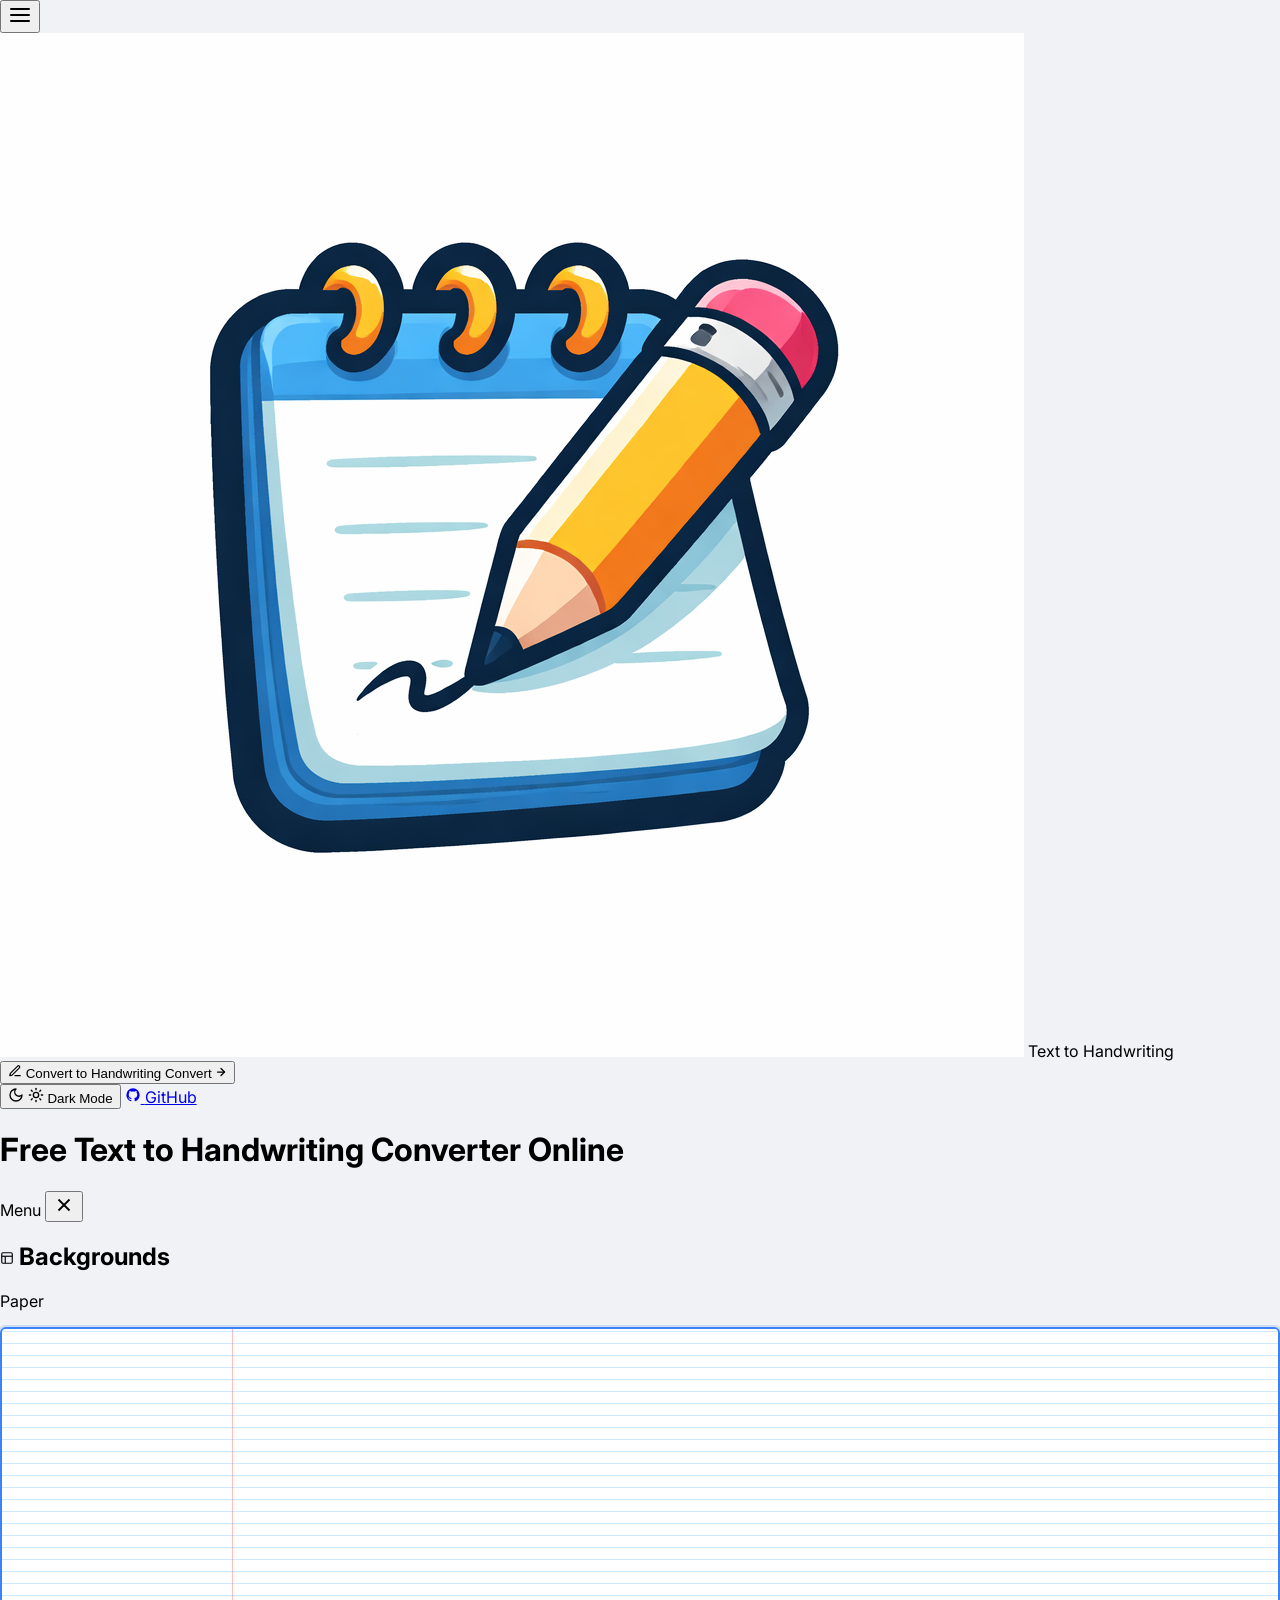
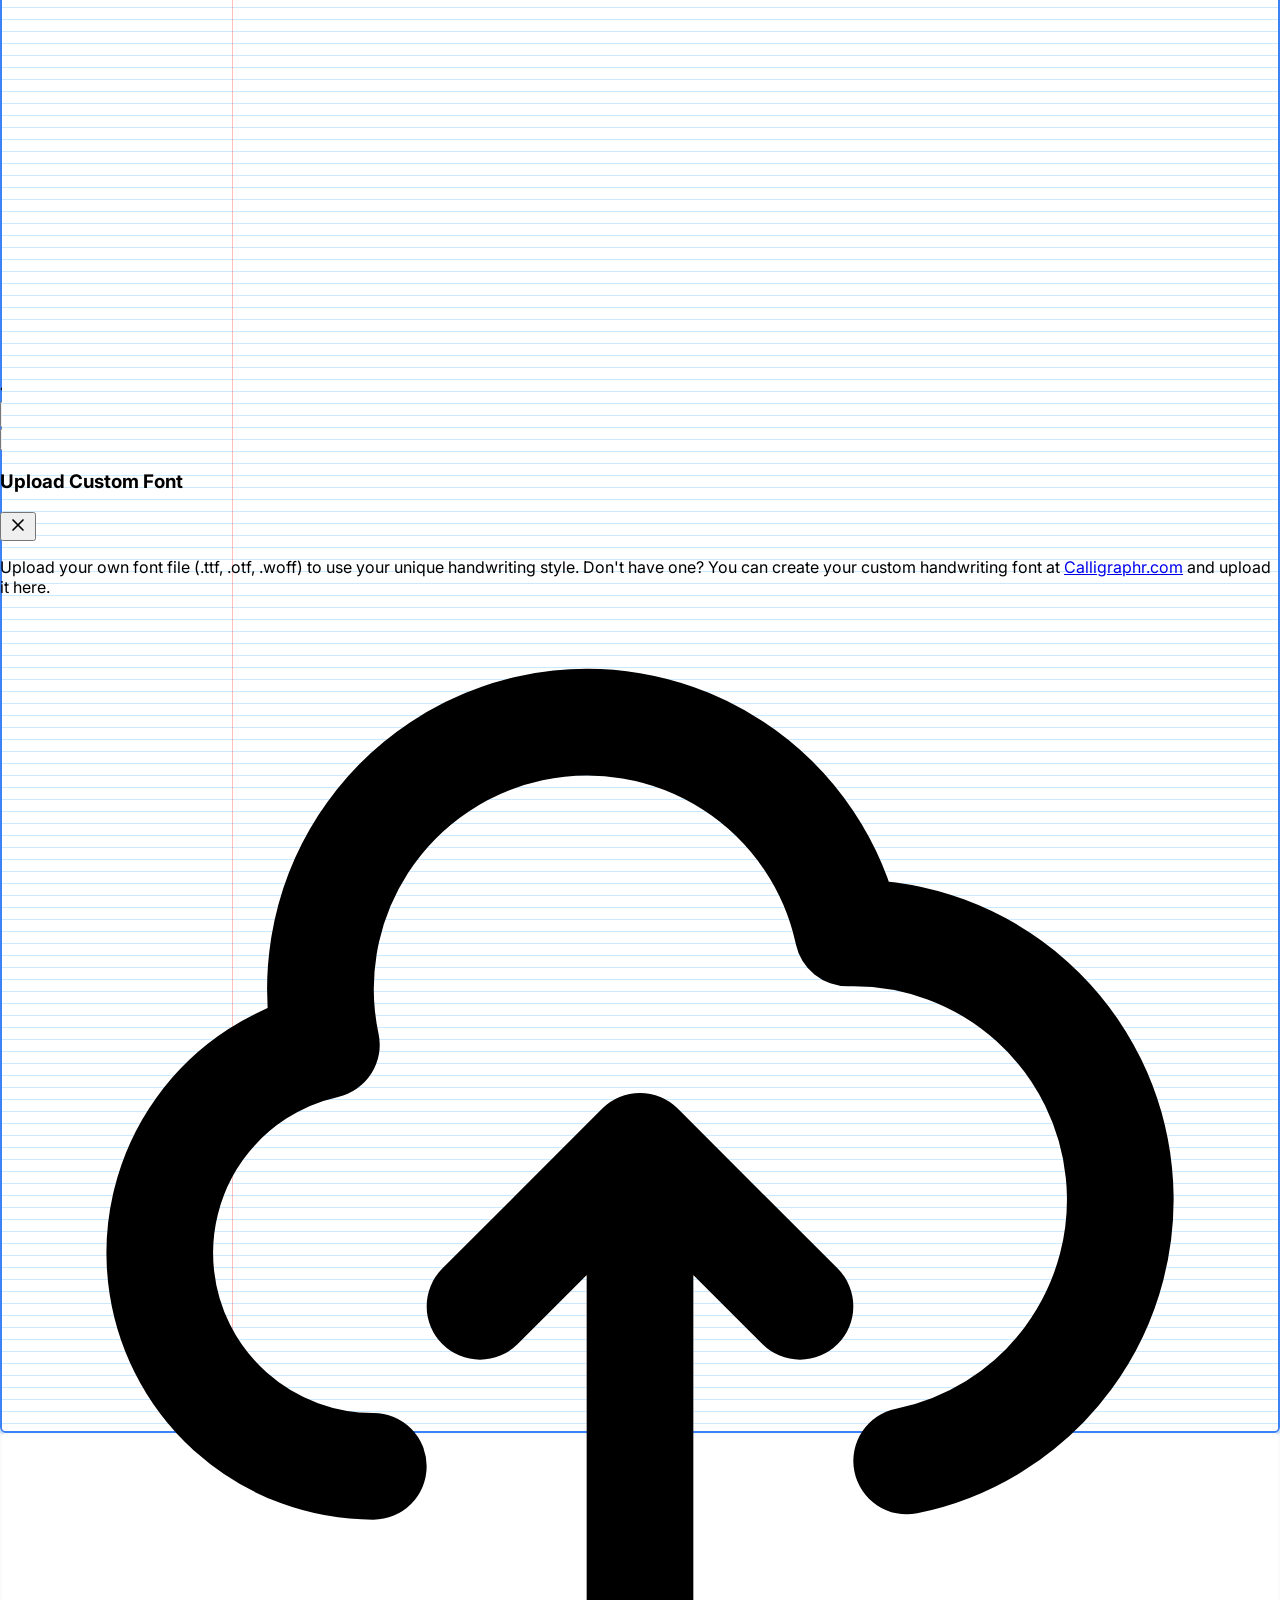
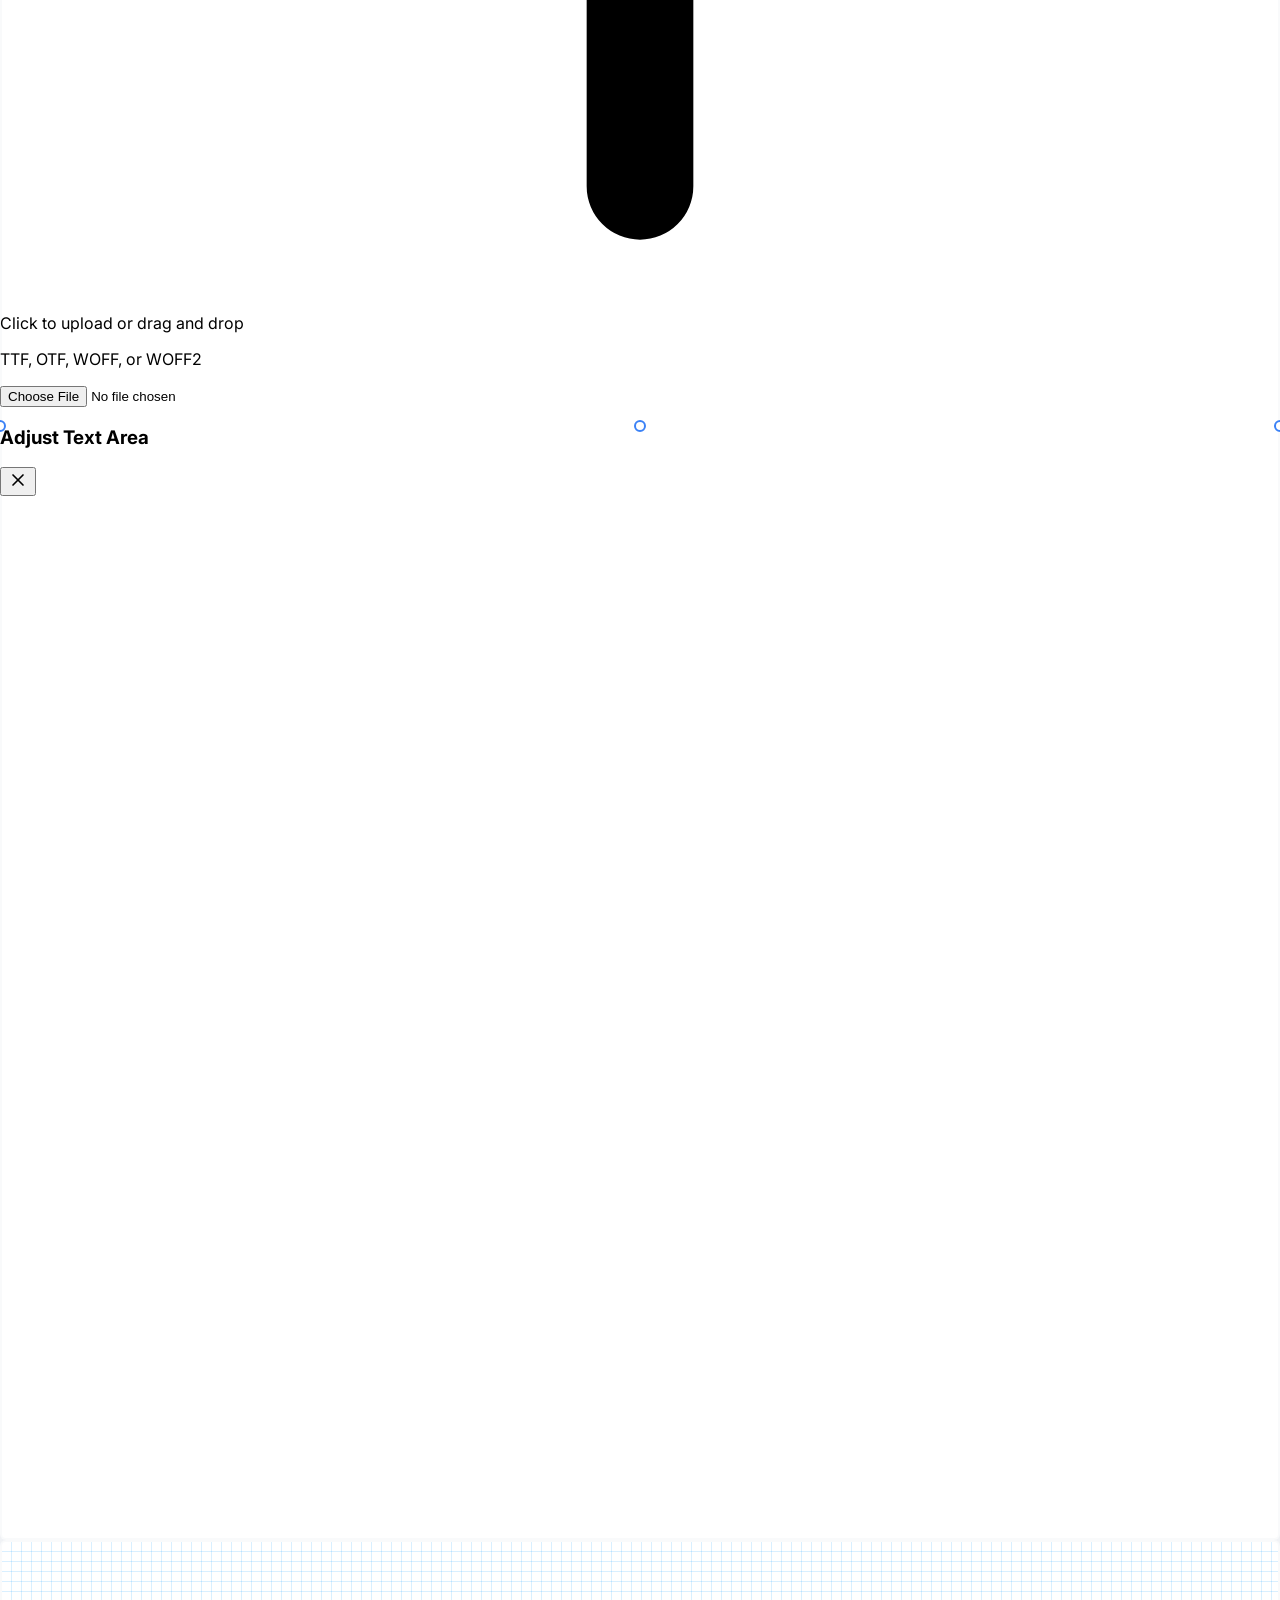
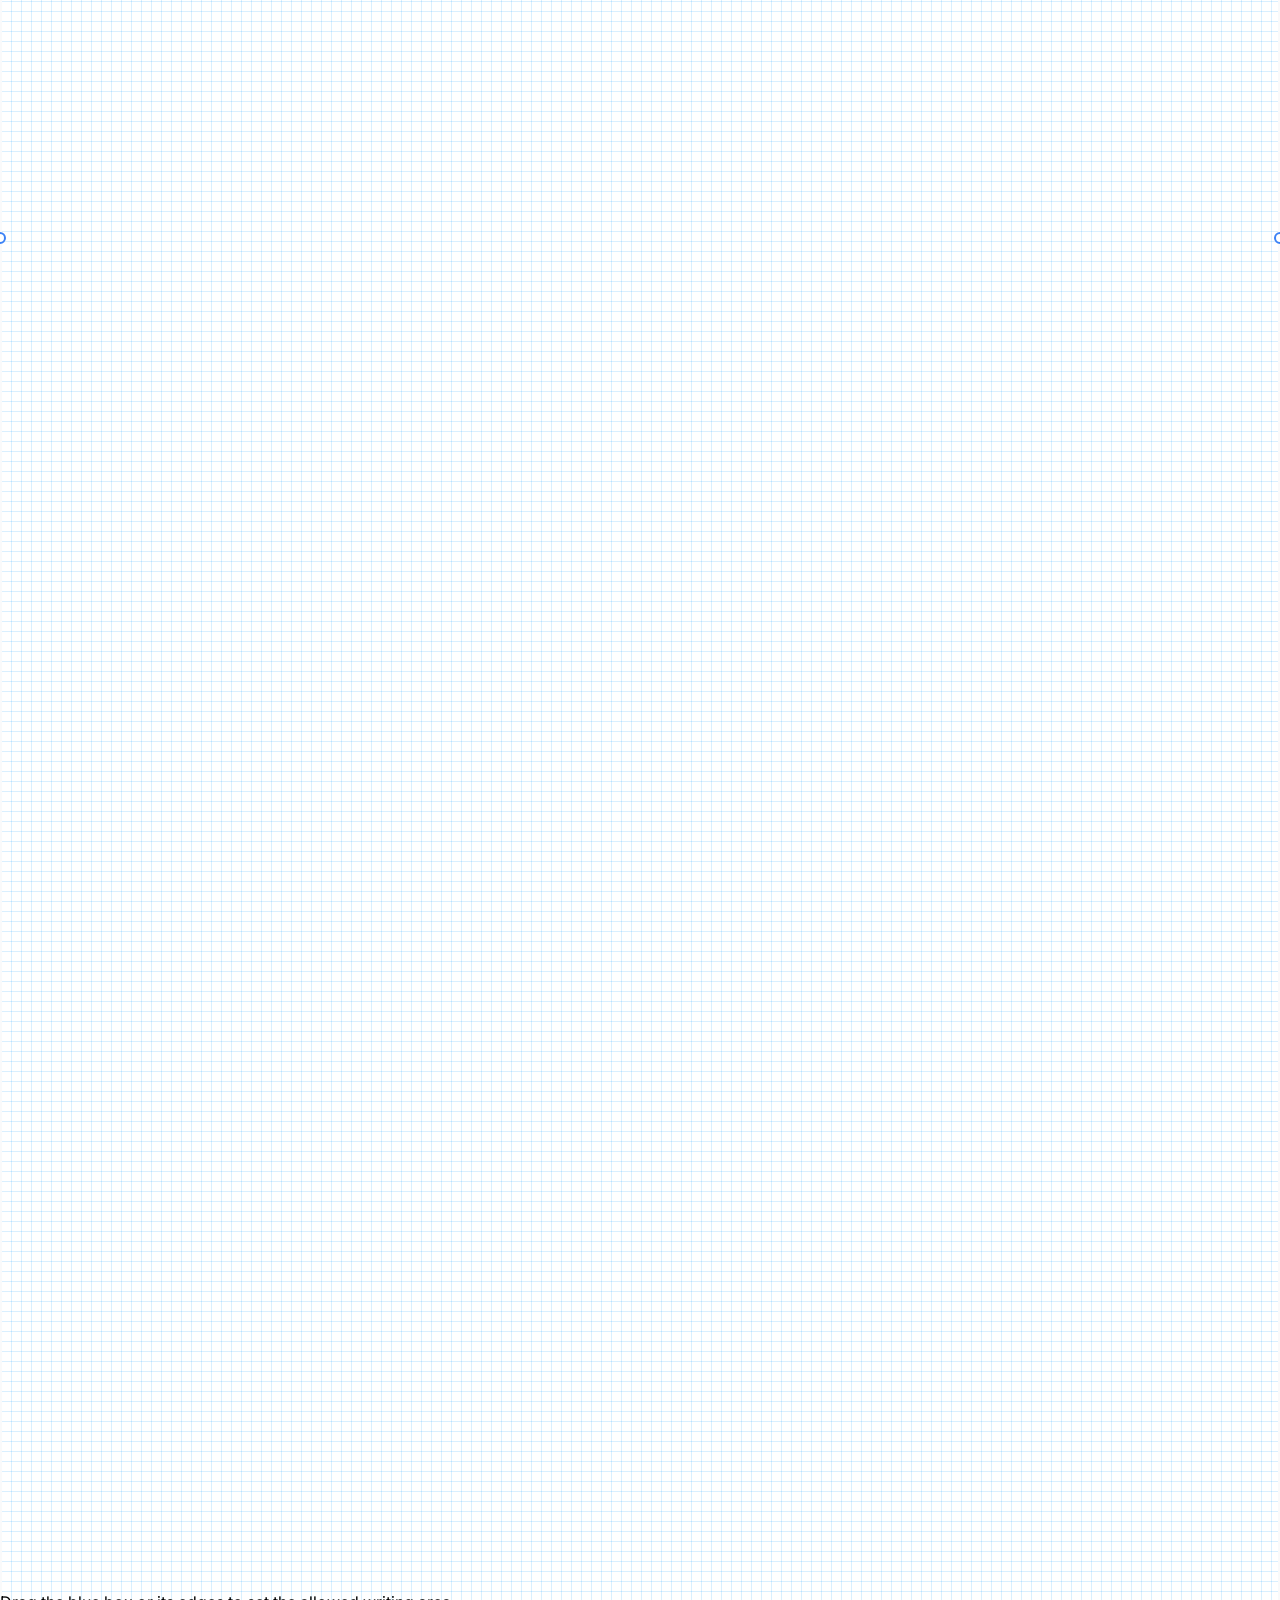
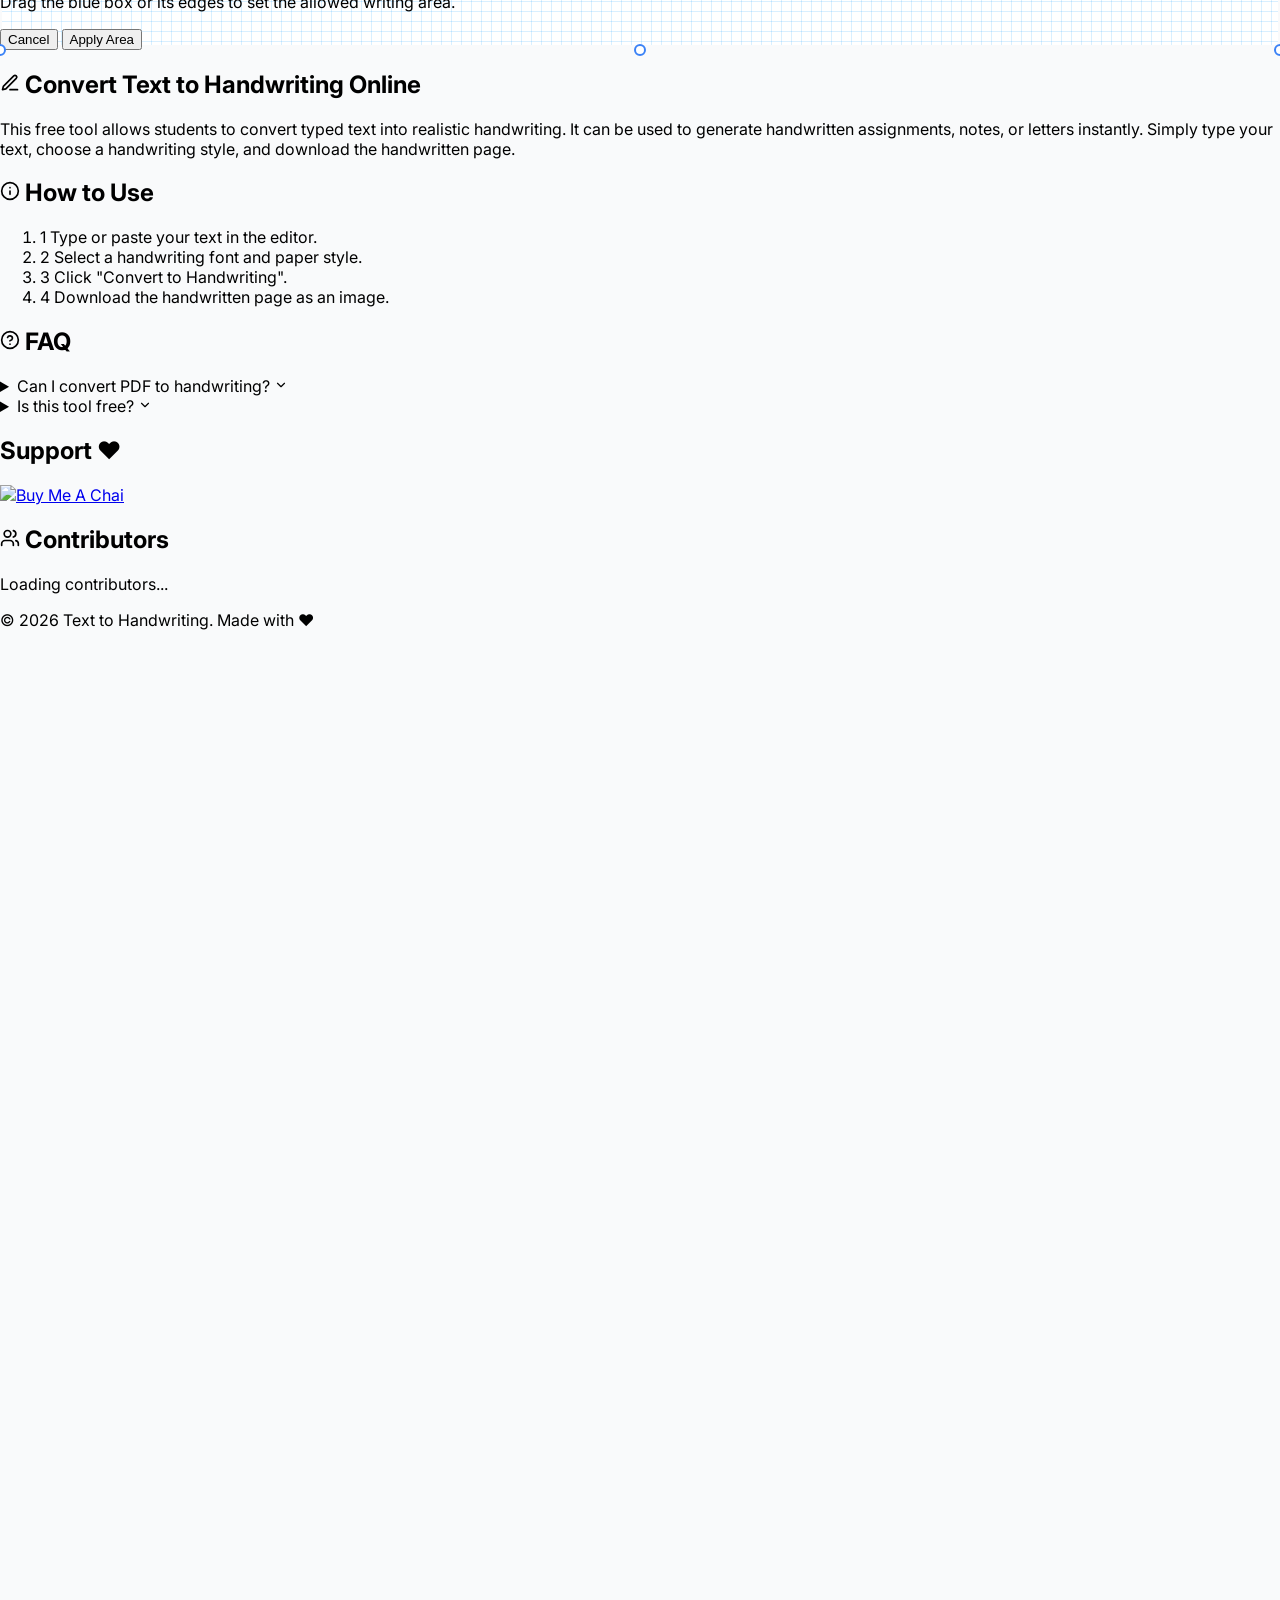
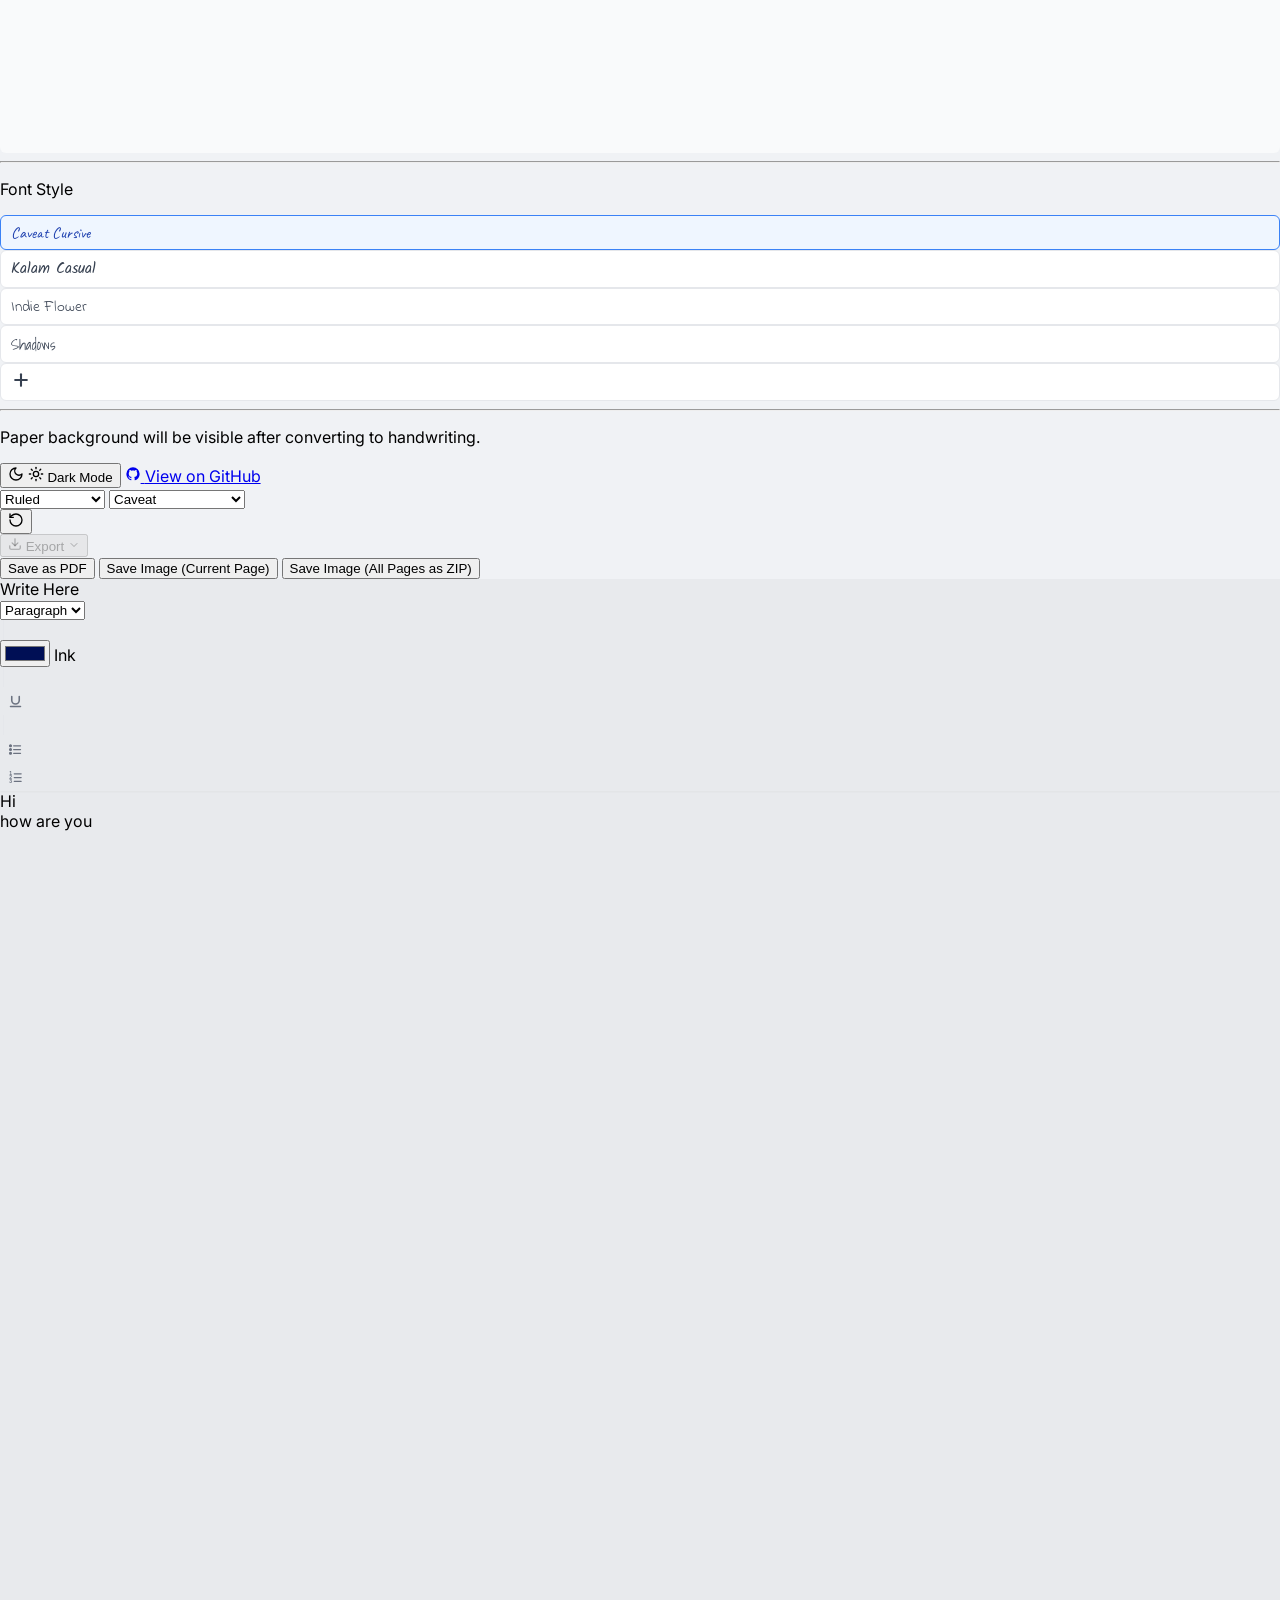
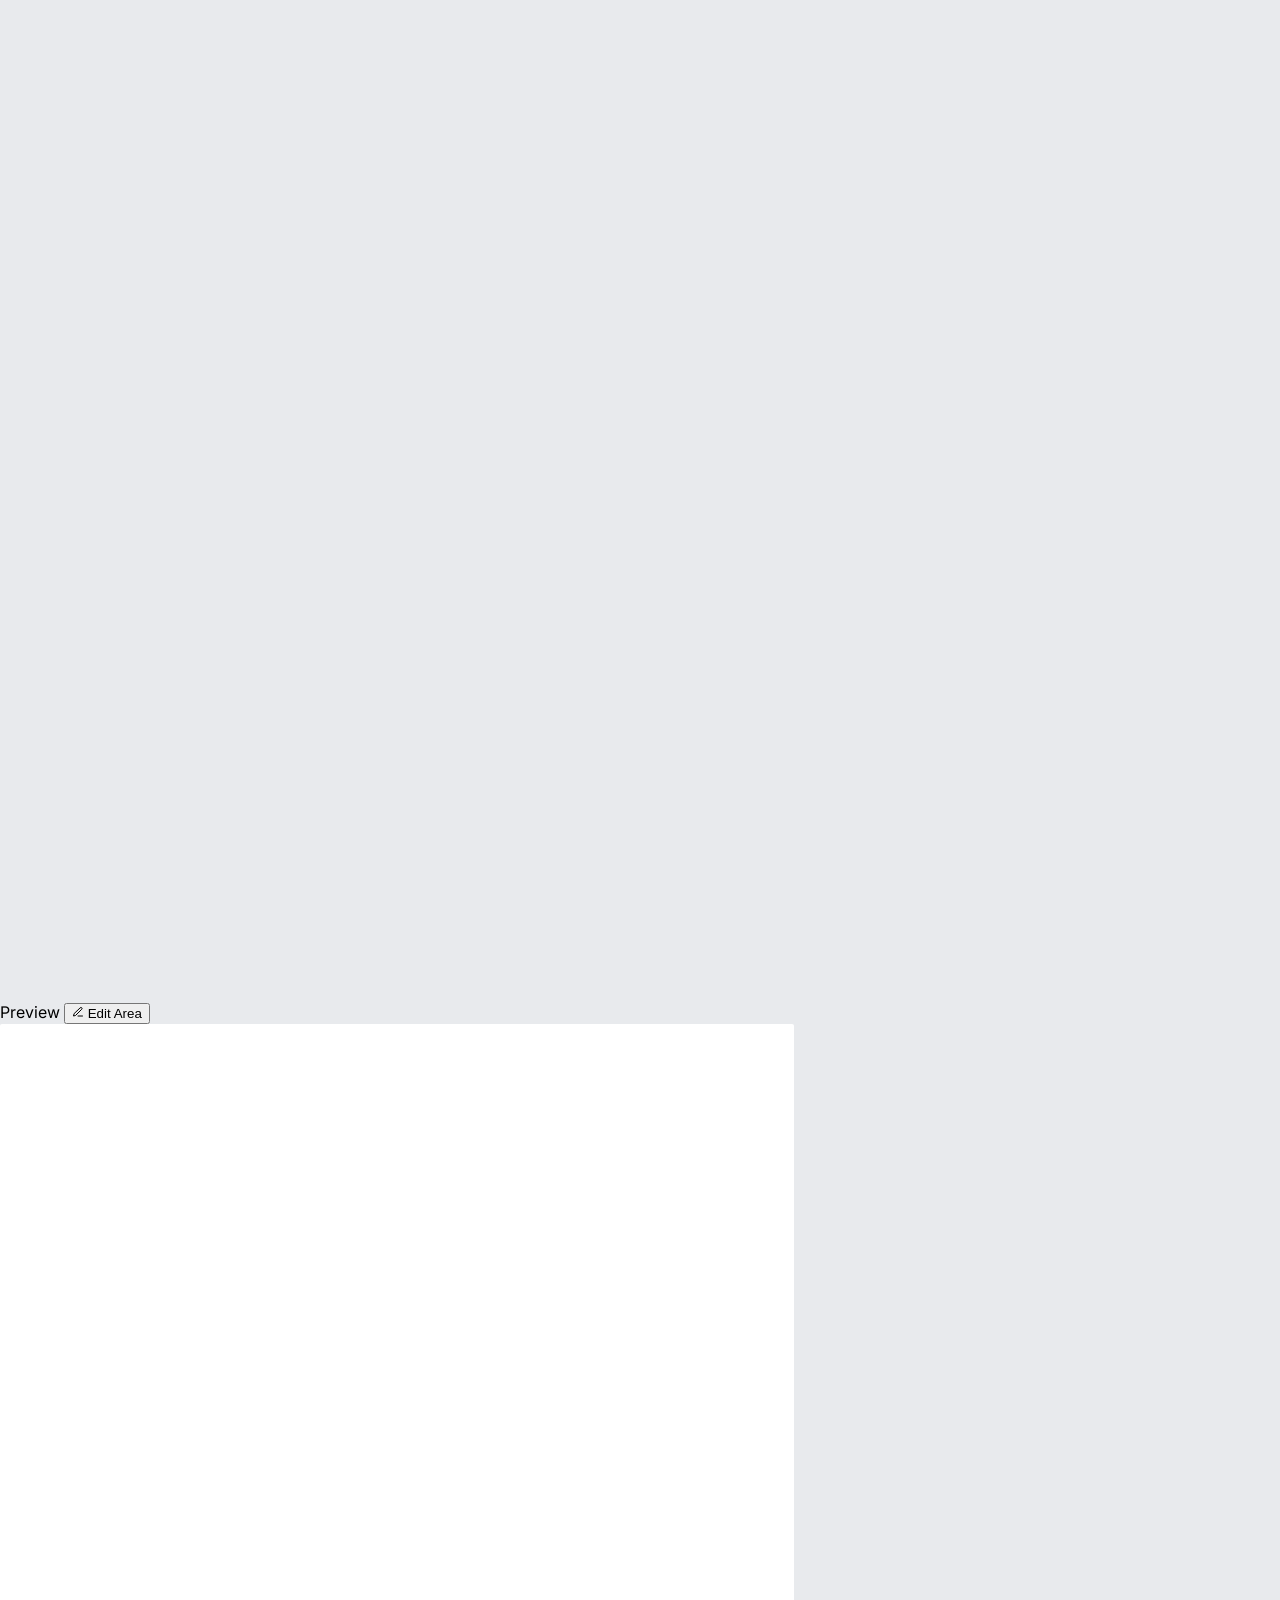
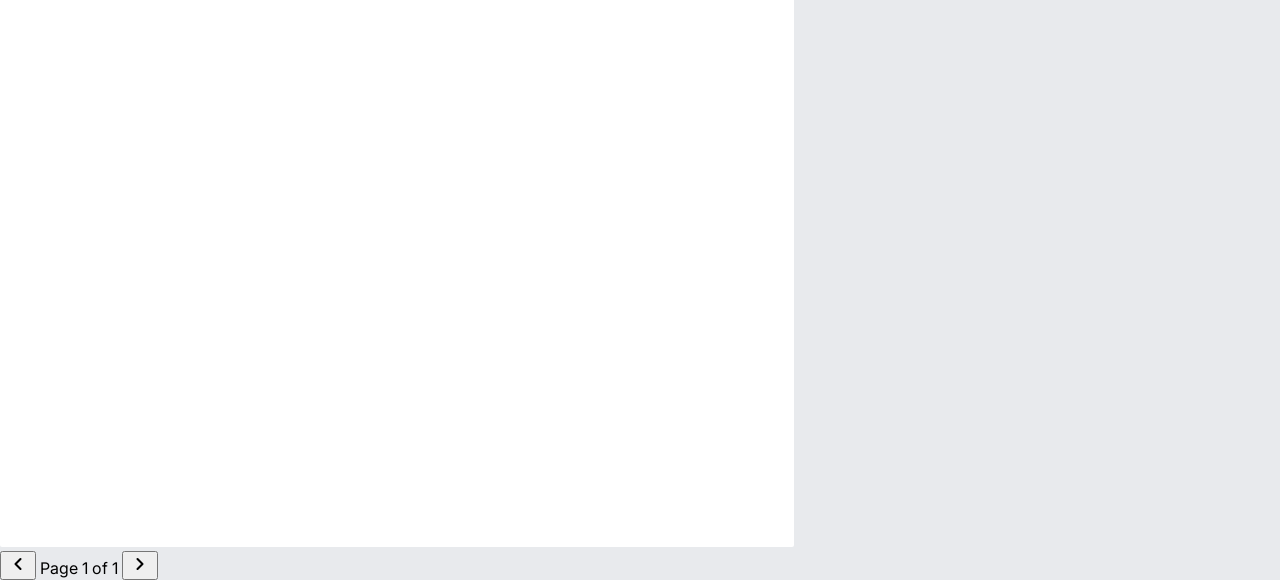
==== commit 194c59bc: "feat: added zip download" ====
--- a/index.html
+++ b/index.html
@@ -2,14 +2,21 @@
 <html lang="en">
 <head>
     <meta charset="UTF-8">
+    <meta property="og:title" content="Free Text to Handwriting Converter Online">
+    <meta property="og:description" content="Convert typed text into realistic handwriting. Download as image or PDF. Free, no login required.">
+    <meta property="og:url" content="https://vision39.github.io/txt-to-handwriting/">
+    <meta property="og:type" content="website">
+    <meta property="og:image" content="https://vision39.github.io/txt-to-handwriting/assets/picture/icon.png">
+    <meta name="twitter:card" content="summary_large_image">
     <meta name="viewport" content="width=device-width, initial-scale=1.0">
-    <meta name="description" content="Convert text into realistic handwriting online. Generate handwritten assignments, notes and letters instantly with this free text to handwriting converter.">
+    <meta name="description" content="Convert text into realistic handwriting for assignments and notes. Free online handwriting generator with multiple styles, paper types and PDF download.">
     <meta name="keywords" content="text to handwriting, handwriting generator, convert text to handwritten notes, handwriting generator for students">
     <meta name="robots" content="index, follow">
     <link rel="canonical" href="https://vision39.github.io/txt-to-handwriting/">
-    <title>Text to Handwriting Converter – Free Handwriting Generator for Assignments</title>
+    <title>Text to Handwriting Converter – Free Handwriting Generator</title>
     <script src="https://cdn.tailwindcss.com"></script>
     <script src="https://cdnjs.cloudflare.com/ajax/libs/jspdf/2.5.1/jspdf.umd.min.js"></script>
+    <script src="https://cdnjs.cloudflare.com/ajax/libs/jszip/3.10.1/jszip.min.js"></script>
     <link rel="preconnect" href="https://fonts.googleapis.com">
     <link rel="preconnect" href="https://fonts.gstatic.com" crossorigin>
     <link href="https://fonts.googleapis.com/css2?family=Caveat:wght@400..700&family=Indie+Flower&family=Kalam:wght@300;400;700&family=Shadows+Into+Light&family=Inter:wght@400;500;600;700&display=swap" rel="stylesheet">
@@ -22,7 +29,7 @@
     <header class="bg-white border-b border-gray-200 px-3 md:px-4 py-2.5 flex items-center justify-between sticky top-0 z-40 shadow-sm gap-2">
         <!-- Left: Hamburger & Logo -->
         <div class="flex-1 flex items-center gap-2 md:gap-3">
-            <button id="hamburgerBtn" class="lg:hidden text-gray-600 hover:text-gray-900 focus:outline-none p-1 rounded-md transition-colors hover:bg-gray-100">
+            <button id="hamburgerBtn" aria-label="Open menu" class="lg:hidden text-gray-600 hover:text-gray-900 focus:outline-none p-1 rounded-md transition-colors hover:bg-gray-100">
                 <svg xmlns="http://www.w3.org/2000/svg" width="24" height="24" viewBox="0 0 24 24" fill="none" stroke="currentColor" stroke-width="2" stroke-linecap="round" stroke-linejoin="round"><line x1="3" y1="12" x2="21" y2="12"/><line x1="3" y1="6" x2="21" y2="6"/><line x1="3" y1="18" x2="21" y2="18"/></svg>
             </button>
             <div class="flex items-center gap-2 cursor-pointer">
@@ -80,7 +87,7 @@
                 <!-- Mobile Header -->
                 <div class="flex lg:hidden items-center justify-between pb-3 border-b border-gray-100">
                     <span class="font-bold text-gray-800 text-lg">Menu</span>
-                    <button id="closeSidebarBtn" class="text-gray-500 hover:text-gray-900 p-1 rounded-md hover:bg-gray-100 transition-colors">
+                    <button id="closeSidebarBtn" aria-label="Close menu" class="text-gray-500 hover:text-gray-900 p-1 rounded-md hover:bg-gray-100 transition-colors">
                         <svg xmlns="http://www.w3.org/2000/svg" width="22" height="22" viewBox="0 0 24 24" fill="none" stroke="currentColor" stroke-width="2"><line x1="18" y1="6" x2="6" y2="18"/><line x1="6" y1="6" x2="18" y2="18"/></svg>
                     </button>
                 </div>
@@ -185,20 +192,17 @@
                     <button id="resetLayoutBtn" class="text-gray-400 hover:text-gray-600 transition-colors hidden" title="Reset dragged positions">
                         <svg width="16" height="16" viewBox="0 0 24 24" fill="none" stroke="currentColor" stroke-width="2" stroke-linecap="round" stroke-linejoin="round"><path d="M3 12a9 9 0 1 0 9-9 9.75 9.75 0 0 0-6.74 2.74L3 8"/><path d="M3 3v5h5"/></svg>
                     </button>
-                    <button id="downloadPDFBtn" class="bg-green-600 hover:bg-green-700 text-white text-xs font-semibold py-1.5 px-3 rounded transition-colors flex items-center gap-1 shadow-sm opacity-50 cursor-not-allowed" disabled>
-                        <svg xmlns="http://www.w3.org/2000/svg" width="14" height="14" viewBox="0 0 24 24" fill="none" stroke="currentColor" stroke-width="2" stroke-linecap="round" stroke-linejoin="round"><path d="M21 15v4a2 2 0 0 1-2 2H5a2 2 0 0 1-2-2v-4"/><polyline points="7 10 12 15 17 10"/><line x1="12" y1="15" x2="12" y2="3"/></svg>
-                        <span id="downloadPDFBtnText">Download As PDF</span>
-                    </button>
                     <div class="relative inline-block text-left" id="downloadDropdownContainer">
                         <button id="downloadBtn" class="bg-green-600 hover:bg-green-700 text-white text-xs font-semibold py-1.5 px-3 rounded transition-colors flex items-center gap-1 shadow-sm opacity-50 cursor-not-allowed" disabled>
                             <svg xmlns="http://www.w3.org/2000/svg" width="14" height="14" viewBox="0 0 24 24" fill="none" stroke="currentColor" stroke-width="2" stroke-linecap="round" stroke-linejoin="round"><path d="M21 15v4a2 2 0 0 1-2 2H5a2 2 0 0 1-2-2v-4"/><polyline points="7 10 12 15 17 10"/><line x1="12" y1="15" x2="12" y2="3"/></svg>
-                            <span id="downloadBtnText">Download As Image</span>
-                            <svg id="downloadDropdownIcon" class="hidden ml-1 opacity-80" xmlns="http://www.w3.org/2000/svg" width="12" height="12" viewBox="0 0 24 24" fill="none" stroke="currentColor" stroke-width="2" stroke-linecap="round" stroke-linejoin="round"><path d="m6 9 6 6 6-6"/></svg>
+                            <span id="downloadBtnText">Export</span>
+                            <svg id="downloadDropdownIcon" class="ml-1 opacity-80" xmlns="http://www.w3.org/2000/svg" width="12" height="12" viewBox="0 0 24 24" fill="none" stroke="currentColor" stroke-width="2" stroke-linecap="round" stroke-linejoin="round"><path d="m6 9 6 6 6-6"/></svg>
                         </button>
-                        <div id="downloadMenu" class="hidden origin-top-right absolute right-0 mt-2 w-44 rounded-md shadow-lg bg-white ring-1 ring-black ring-opacity-5 focus:outline-none z-50">
+                        <div id="downloadMenu" class="hidden origin-top-right absolute right-0 mt-2 w-56 rounded-md shadow-lg bg-white ring-1 ring-black ring-opacity-5 focus:outline-none z-50">
                             <div class="py-1">
-                                <button id="downloadCurrentBtn" class="block w-full text-left px-4 py-2 text-xs text-gray-700 hover:bg-gray-100 hover:text-gray-900 font-medium">Download Current Page</button>
-                                <button id="downloadAllBtn" class="block w-full text-left px-4 py-2 text-xs text-gray-700 hover:bg-gray-100 hover:text-gray-900 font-medium border-t border-gray-100">Download All Pages</button>
+                                <button id="downloadPDFBtn" class="block w-full text-left px-4 py-2 text-xs text-gray-700 hover:bg-gray-100 hover:text-gray-900 font-medium">Save as PDF</button>
+                                <button id="downloadCurrentBtn" class="block w-full text-left px-4 py-2 text-xs text-gray-700 hover:bg-gray-100 hover:text-gray-900 font-medium border-t border-gray-100">Save Image (Current Page)</button>
+                                <button id="downloadAllBtn" class="block w-full text-left px-4 py-2 text-xs text-gray-700 hover:bg-gray-100 hover:text-gray-900 font-medium border-t border-gray-100">Save Image (All Pages as ZIP)</button>
                             </div>
                         </div>
                     </div>
@@ -369,9 +373,9 @@
 
     <!-- SEO Content Section -->
     <footer class="bg-white border-t border-gray-200">
-        <div class="max-w-[900px] mx-auto px-6 py-12 md:py-16">
-
-            <div class="grid grid-cols-1 md:grid-cols-2 gap-10">
+        <div class="max-w-[1000px] mx-auto px-6 py-12 md:py-16">
+
+            <div class="grid grid-cols-1 md:grid-cols-2 lg:grid-cols-3 gap-10 lg:gap-8">
 
                 <!-- What is it -->
                 <div>
@@ -413,6 +417,38 @@
                     </ol>
                 </div>
 
+                <!-- FAQ Section -->
+                <div>
+                    <h2 class="text-lg font-bold text-gray-900 mb-3 flex items-center gap-2">
+                        <svg xmlns="http://www.w3.org/2000/svg" width="20" height="20" viewBox="0 0 24 24" fill="none" stroke="currentColor" stroke-width="2" stroke-linecap="round" stroke-linejoin="round" class="text-blue-600"><circle cx="12" cy="12" r="10"/><path d="M9.09 9a3 3 0 0 1 5.83 1c0 2-3 3-3 3"/><line x1="12" y1="17" x2="12.01" y2="17"/></svg>
+                        FAQ
+                    </h2>
+                    <div class="space-y-3">
+                        <details class="group border border-gray-200 rounded-lg p-3 cursor-pointer bg-white shadow-sm hover:shadow-md transition-shadow">
+                            <summary class="text-sm font-bold text-gray-800 list-none [&::-webkit-details-marker]:hidden flex justify-between items-center outline-none">
+                                Can I convert PDF to handwriting?
+                                <span class="transition group-open:rotate-180 shrink-0 ml-2 text-gray-400 group-hover:text-blue-500">
+                                    <svg xmlns="http://www.w3.org/2000/svg" width="14" height="14" viewBox="0 0 24 24" fill="none" stroke="currentColor" stroke-width="2" stroke-linecap="round" stroke-linejoin="round"><path d="m6 9 6 6 6-6"/></svg>
+                                </span>
+                            </summary>
+                            <p class="text-xs text-gray-600 leading-relaxed mt-2 animate-in fade-in duration-200 border-t border-gray-100 pt-2">
+                                Yes, you can copy text from a PDF and paste it into our converter...
+                            </p>
+                        </details>
+                        <details class="group border border-gray-200 rounded-lg p-3 cursor-pointer bg-white shadow-sm hover:shadow-md transition-shadow">
+                            <summary class="text-sm font-bold text-gray-800 list-none [&::-webkit-details-marker]:hidden flex justify-between items-center outline-none">
+                                Is this tool free?
+                                <span class="transition group-open:rotate-180 shrink-0 ml-2 text-gray-400 group-hover:text-blue-500">
+                                    <svg xmlns="http://www.w3.org/2000/svg" width="14" height="14" viewBox="0 0 24 24" fill="none" stroke="currentColor" stroke-width="2" stroke-linecap="round" stroke-linejoin="round"><path d="m6 9 6 6 6-6"/></svg>
+                                </span>
+                            </summary>
+                            <p class="text-xs text-gray-600 leading-relaxed mt-2 animate-in fade-in duration-200 border-t border-gray-100 pt-2">
+                                Yes, completely free with no login required.
+                            </p>
+                        </details>
+                    </div>
+                </div>
+
             </div>
 
             <!-- Support Section -->
@@ -443,6 +479,23 @@
         </div>
     </footer>
 
+    
+<script type="application/ld+json">
+{
+  "@context": "https://schema.org",
+  "@type": "WebApplication",
+  "name": "Text to Handwriting Converter",
+  "url": "https://vision39.github.io/txt-to-handwriting/",
+  "description": "Convert typed text into realistic handwriting online. Free tool for students.",
+  "applicationCategory": "UtilitiesApplication",
+  "operatingSystem": "Any",
+  "offers": {
+    "@type": "Offer",
+    "price": "0",
+    "priceCurrency": "USD"
+  }
+}
+</script>
 
 </body>
 </html>
